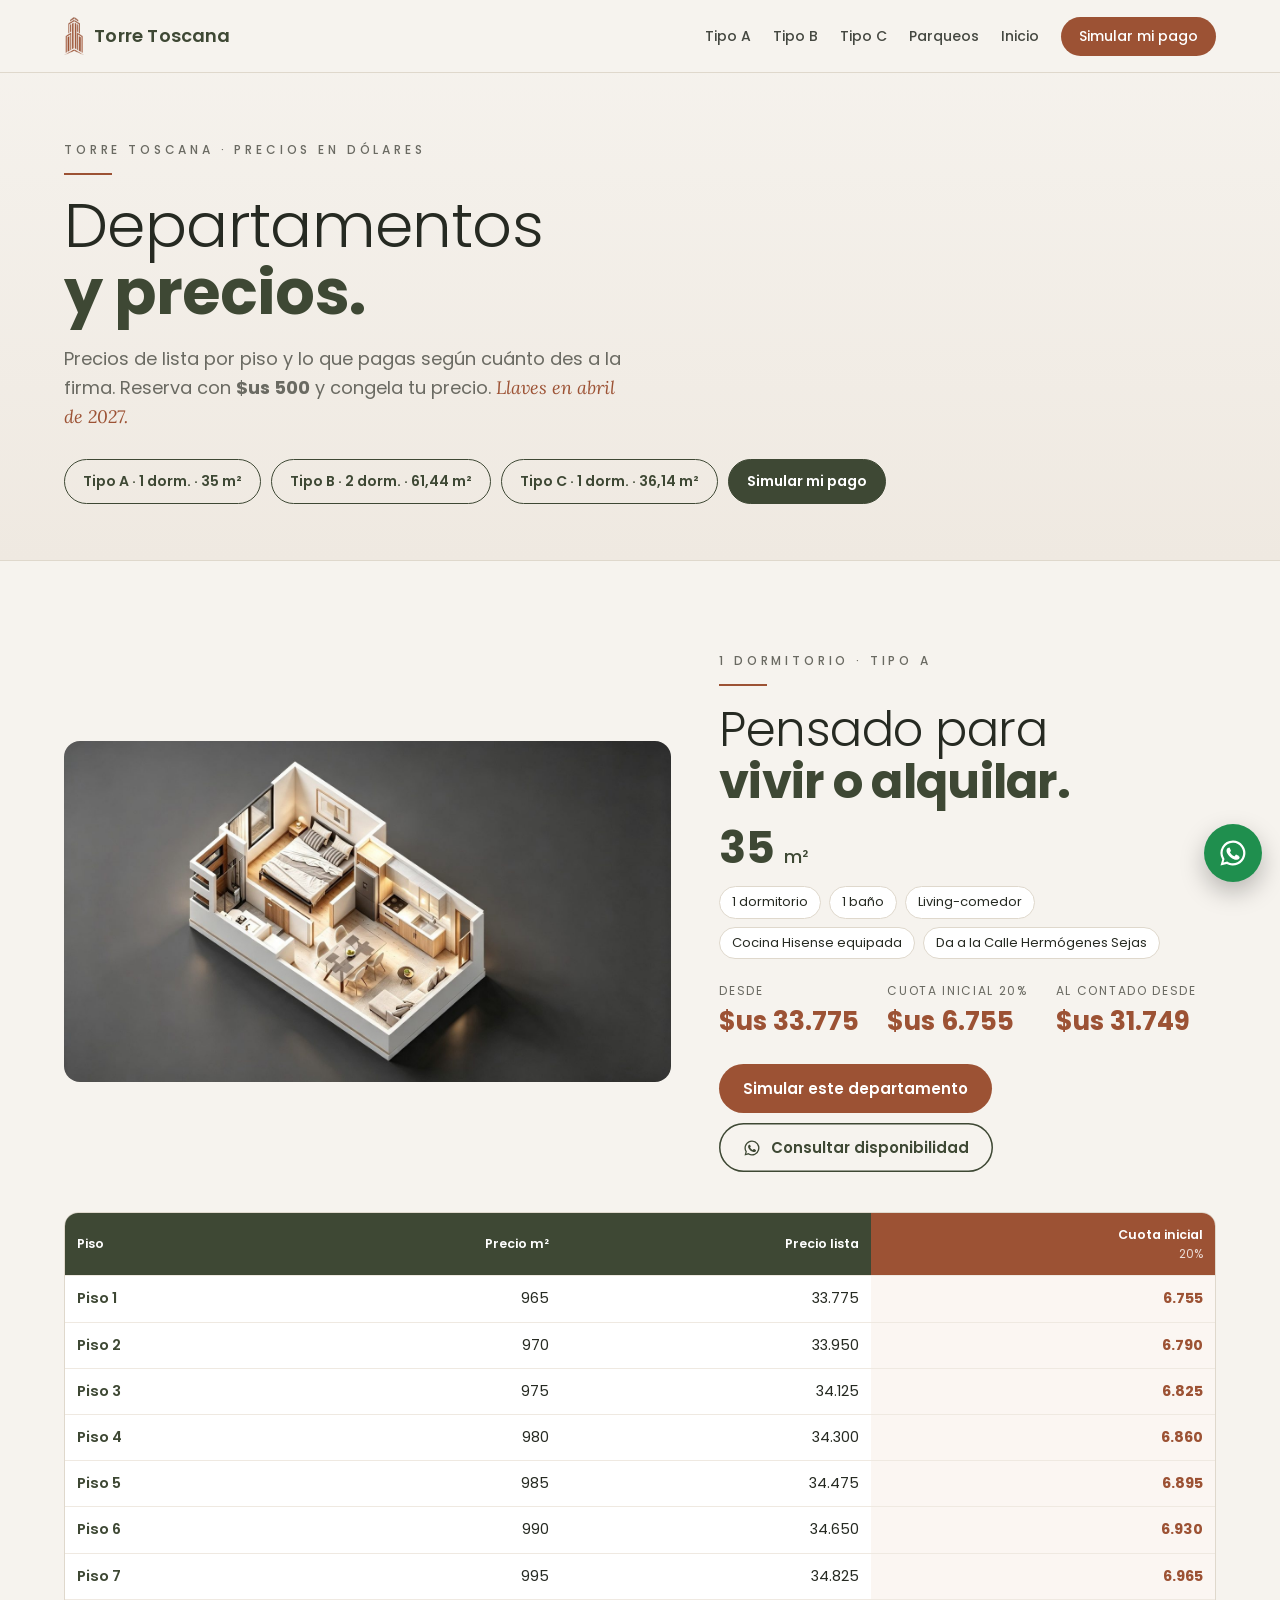
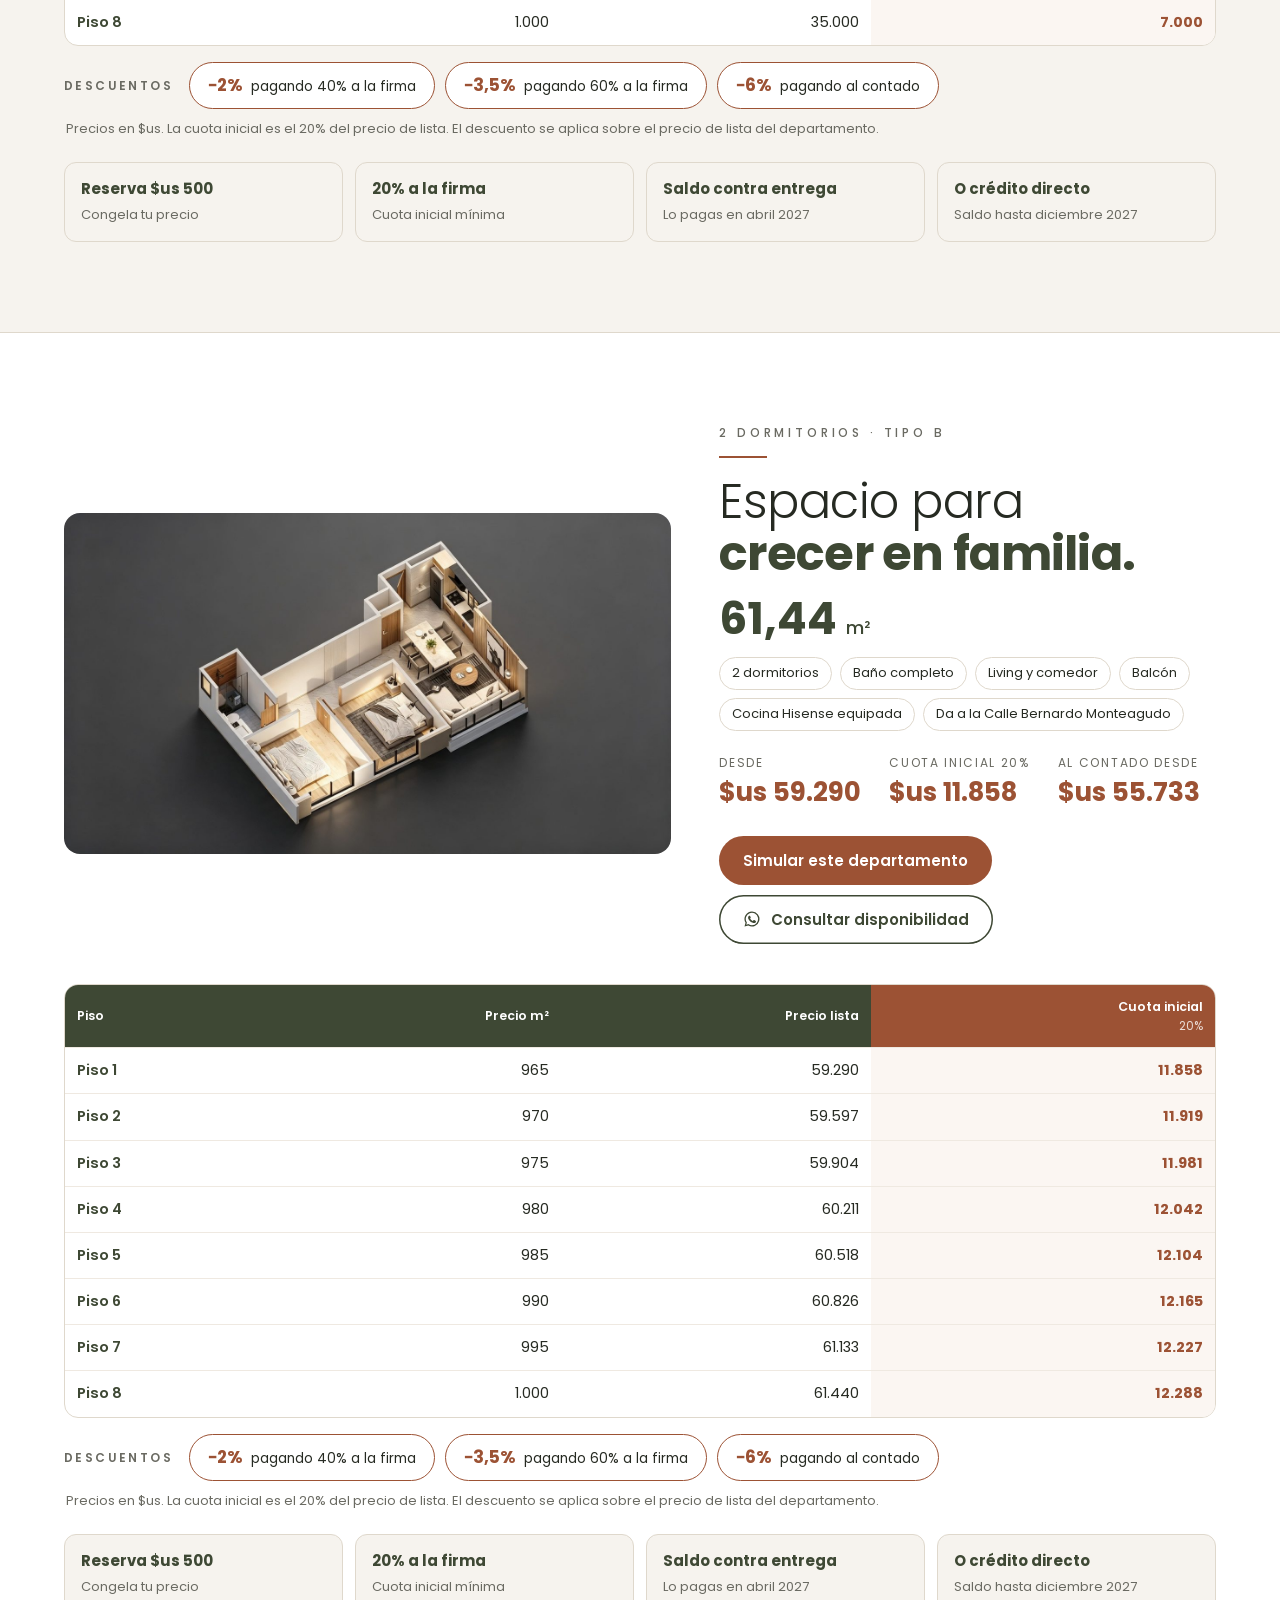
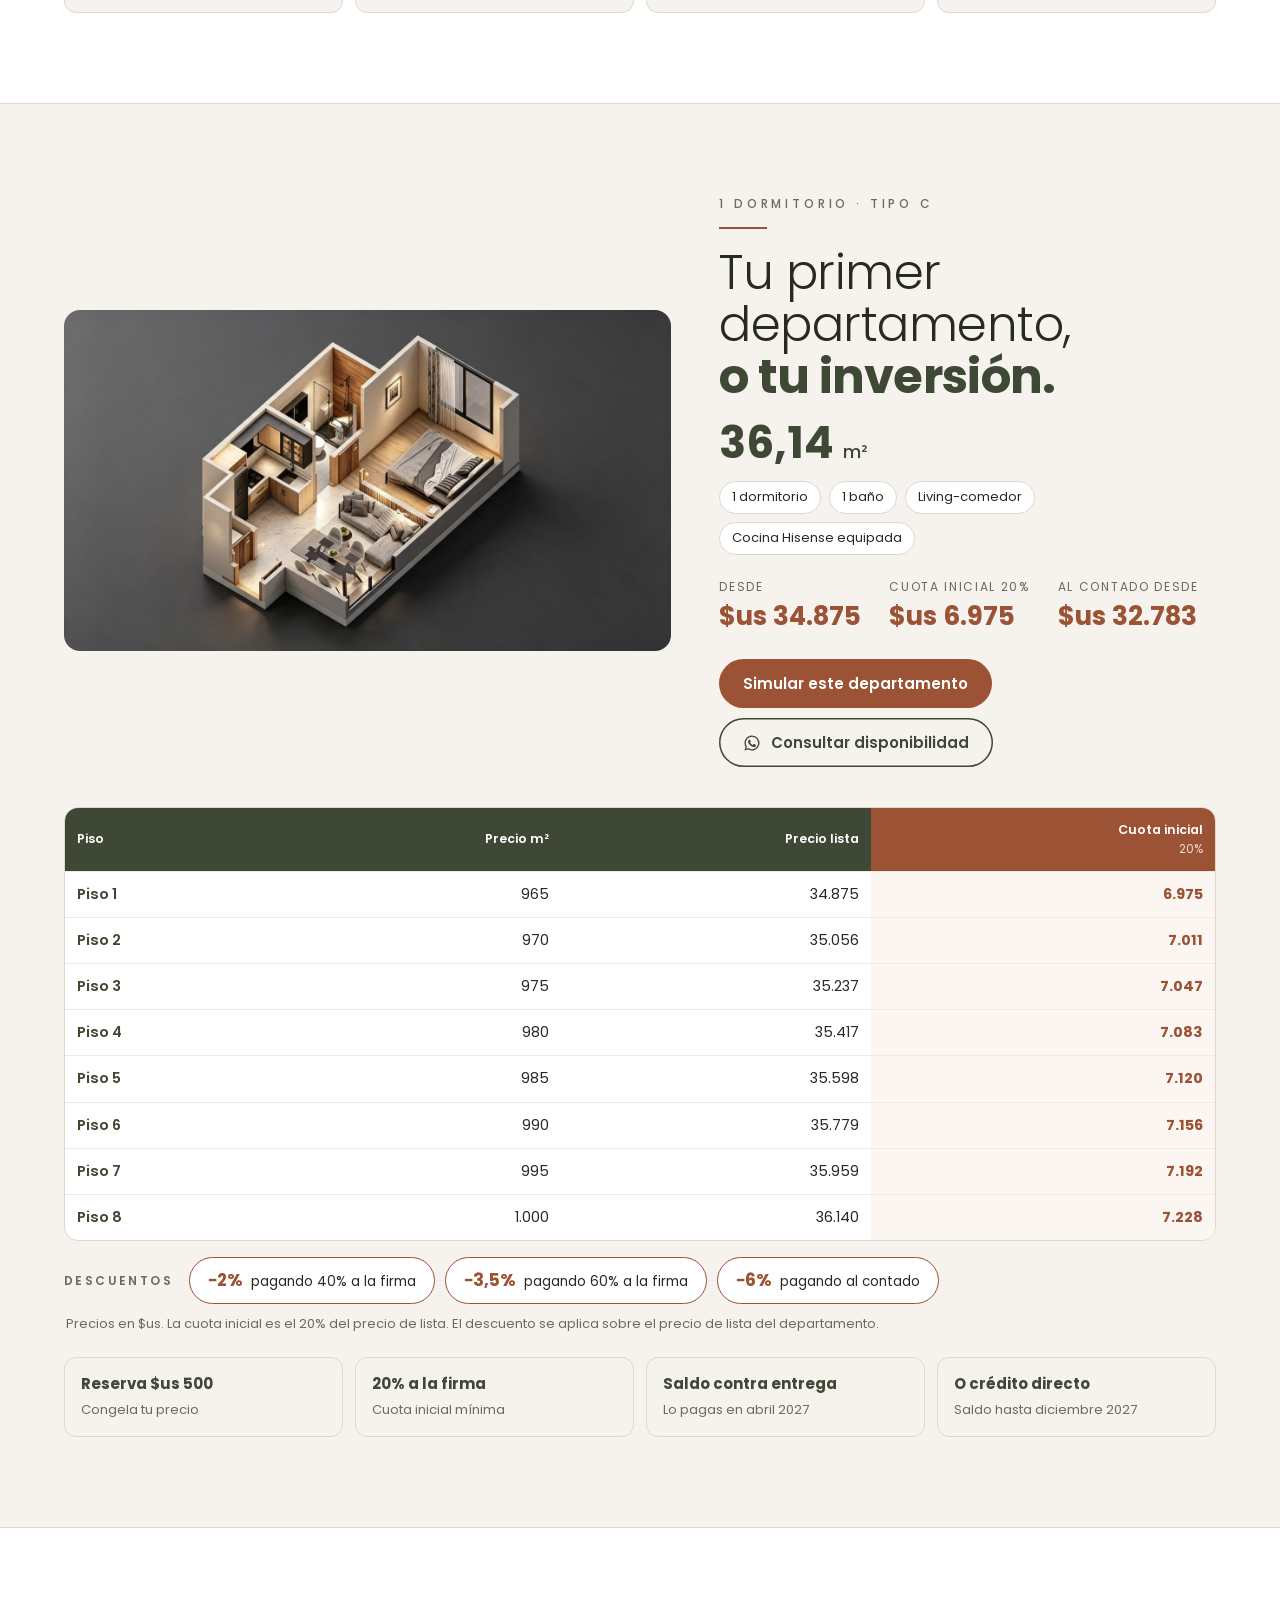
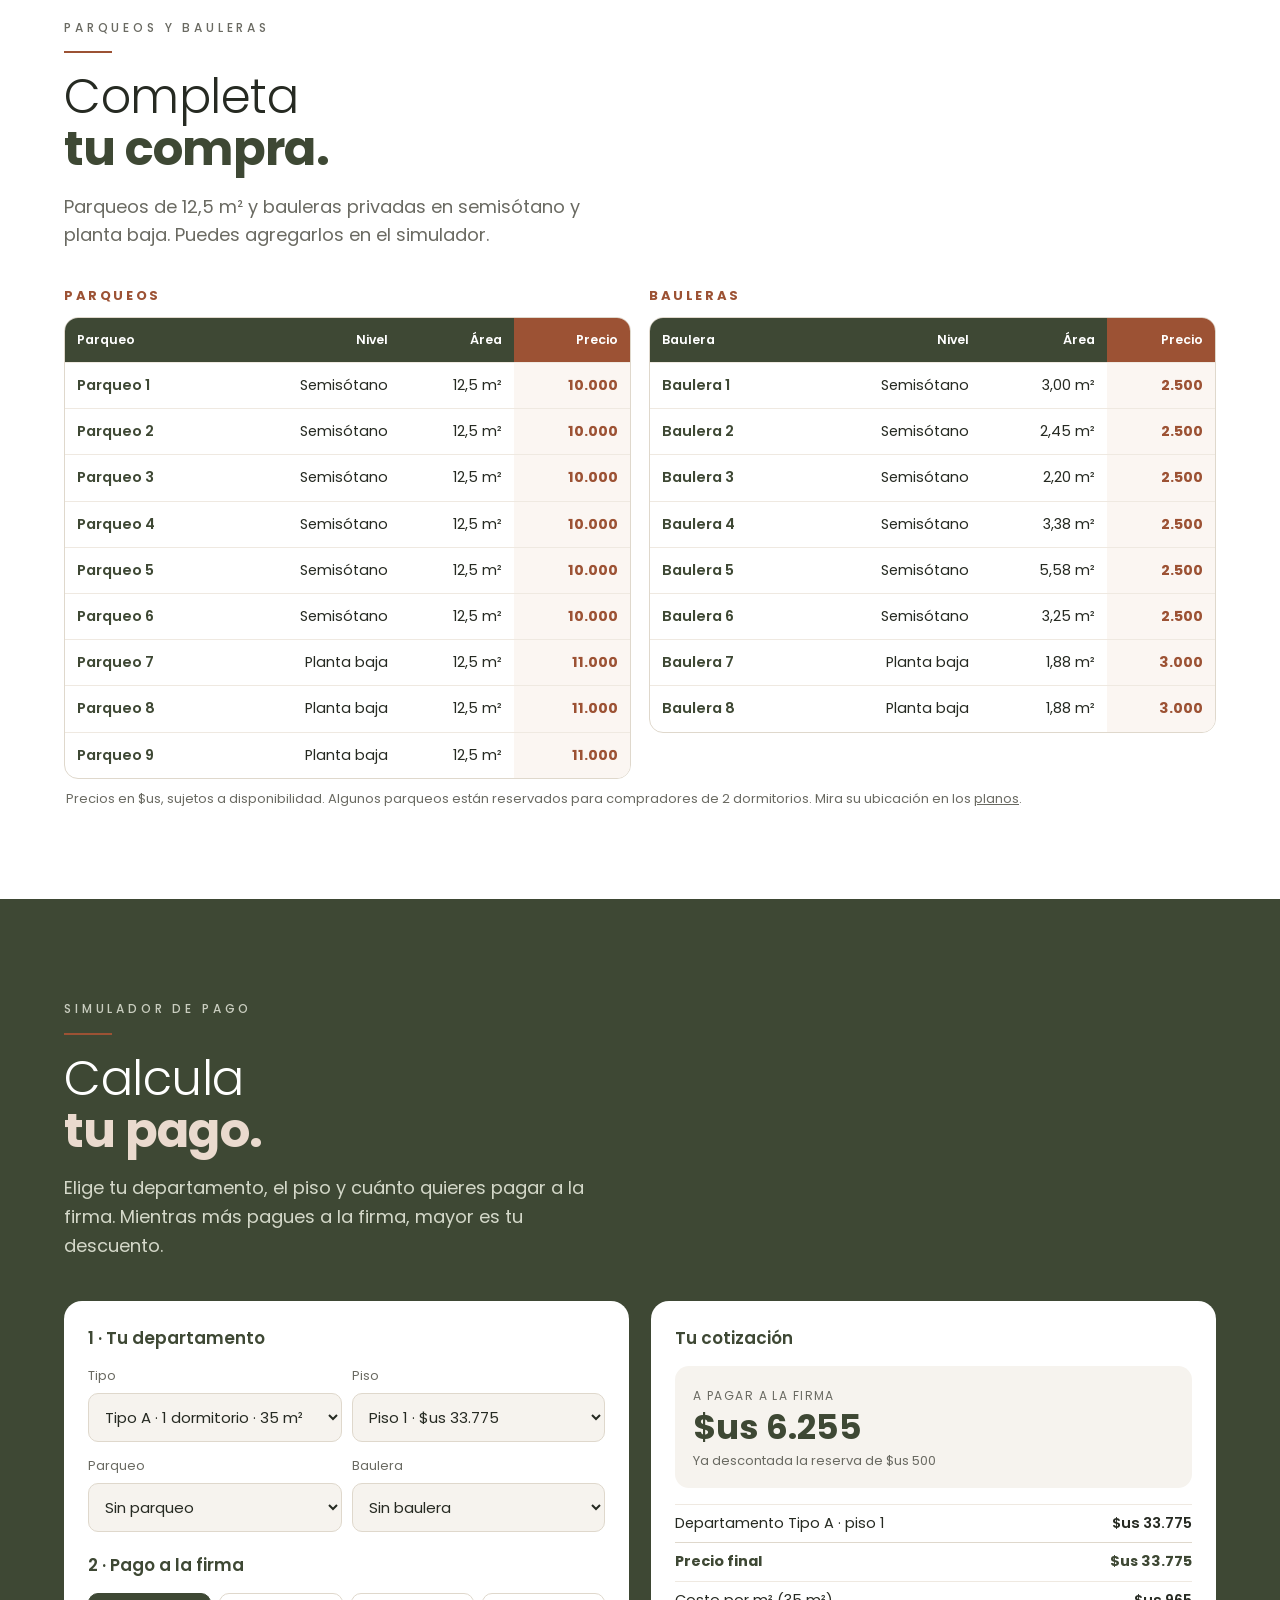
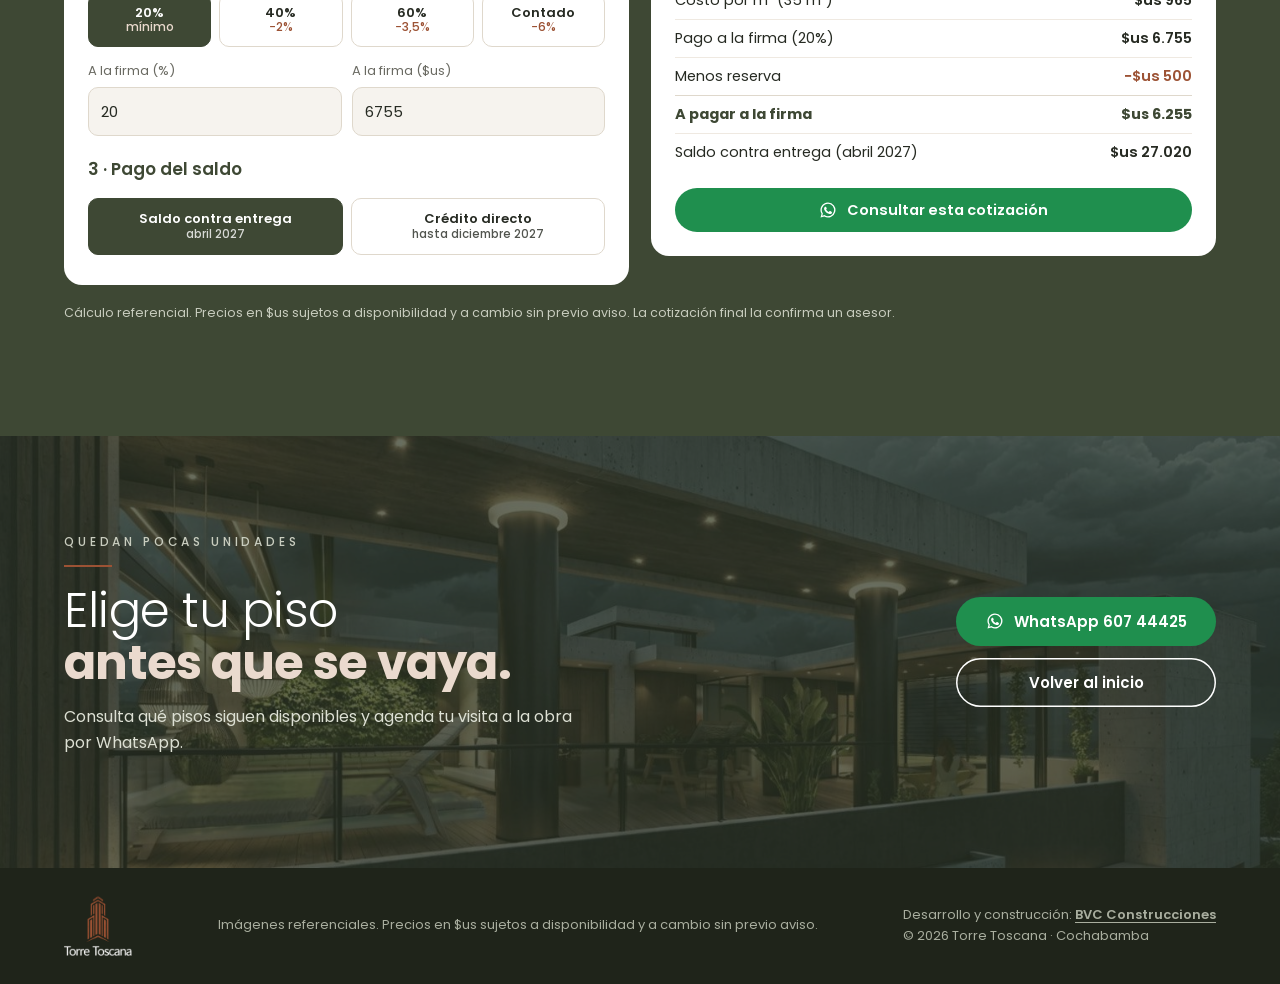
==== departamentos/index.html @ da9063ef "Reemplazar 'Entra con el 20%' por 'Cuota inicial 20%' Co-Authored-By: Claude Opus 5.5 <noreply@anthr" ====
<!doctype html>
<html lang="es">
<head>
<meta charset="utf-8">
<meta name="viewport" content="width=device-width,initial-scale=1,viewport-fit=cover">
<title>Departamentos y precios · Torre Toscana</title>
<meta name="description" content="Precios por piso de los departamentos de 1 y 2 dormitorios de Torre Toscana, descuentos por forma de pago y simulador de pago.">
<meta property="og:title" content="Departamentos y precios · Torre Toscana">
<meta property="og:image" content="https://torre-toscana.com/img/fachada-full.jpg">
<meta property="og:url" content="https://torre-toscana.com/departamentos/">
<link rel="canonical" href="https://torre-toscana.com/departamentos/">
<meta name="theme-color" content="#3e4834">
<link rel="icon" href="/img/favicon.png">
<link rel="preconnect" href="https://fonts.googleapis.com">
<link rel="preconnect" href="https://fonts.gstatic.com" crossorigin>
<link href="https://fonts.googleapis.com/css2?family=Lora:ital,wght@1,400;1,500&family=Poppins:wght@300;400;500;600;700&display=swap" rel="stylesheet">
<link rel="stylesheet" href="/estilo.css?v=8">
<style>
.nav{background:rgba(246,243,238,.94);backdrop-filter:blur(10px);-webkit-backdrop-filter:blur(10px);box-shadow:0 1px 0 var(--linea)}
.cab{padding:140px 0 56px;background:linear-gradient(180deg,var(--crema) 0%,var(--crema-2) 100%)}
.cab h1{font-size:clamp(36px,5vw,62px)}
.saltos{display:flex;flex-wrap:wrap;gap:10px;margin-top:28px}
.saltos a{text-decoration:none;border:1.5px solid var(--verde);color:var(--verde);border-radius:999px;padding:10px 18px;font-weight:600;font-size:14px}
.saltos a.p{background:var(--verde);color:#fff}
.unidad{padding:90px 0;border-top:1px solid var(--linea)}
.unidad:nth-of-type(even){background:#fff}
.u-top{display:grid;grid-template-columns:1.1fr .9fr;gap:48px;align-items:center}
@media (max-width:900px){.u-top{grid-template-columns:1fr;gap:28px}}
.u-img{border-radius:16px;overflow:hidden;background:#3a3a3a}
.u-img img{width:100%;aspect-ratio:1400/786;object-fit:cover}
.u-m2{font-size:44px;font-weight:700;color:var(--verde);line-height:1;margin:18px 0 4px}
.u-m2 small{font-size:18px;font-weight:500}
.chips{list-style:none;padding:0;margin:16px 0 0;display:flex;flex-wrap:wrap;gap:8px}
.chips li{font-size:13px;border:1px solid var(--linea);background:#fff;border-radius:999px;padding:5px 12px;color:var(--tinta)}
.desde{margin-top:22px;display:flex;gap:28px;flex-wrap:wrap}
.desde div span{display:block;font-size:12px;letter-spacing:.14em;text-transform:uppercase;color:var(--gris)}
.desde div b{font-size:26px;color:var(--terra);font-weight:700}
.tabla-wrap{margin-top:40px;overflow-x:auto;border:1px solid var(--linea);border-radius:14px;background:#fff;-webkit-overflow-scrolling:touch}
table.precios{width:100%;border-collapse:collapse;font-variant-numeric:tabular-nums;font-size:14.5px}
.precios th{background:var(--verde);color:#fff;font-weight:600;font-size:12.5px;padding:12px 12px;text-align:right;white-space:nowrap}
.precios th small{display:block;font-weight:400;opacity:.8;font-size:11.5px}
.precios th:first-child,.precios td:first-child{text-align:left}
.precios th.dest{background:var(--terra)}
.precios td{padding:11px 12px;text-align:right;border-top:1px solid var(--crema-2);white-space:nowrap}
.precios td:first-child{font-weight:600;color:var(--verde)}
.precios td.dest{font-weight:700;color:var(--terra);background:#fbf6f2}
.precios tr:hover td{background:var(--crema)}
.nota-t{font-size:13px;color:var(--gris);margin:10px 2px 0}
.descs{display:flex;flex-wrap:wrap;align-items:center;gap:10px;margin-top:16px}
.descs-t{font-size:12px;font-weight:600;letter-spacing:.2em;text-transform:uppercase;color:var(--gris);margin-right:6px}
.desc{display:flex;align-items:baseline;gap:8px;background:#fff;border:1.5px solid var(--terra);border-radius:999px;padding:9px 18px}
.desc b{color:var(--terra);font-size:17px;font-weight:700}
.desc span{font-size:13.5px;color:var(--tinta)}
@media (max-width:600px){.descs{flex-direction:column;align-items:stretch}.descs-t{margin:0 0 2px}.desc{justify-content:flex-start}}
.cond{display:grid;grid-template-columns:repeat(4,1fr);gap:12px;margin-top:22px}
.cond div{border:1px solid var(--linea);border-radius:12px;padding:14px 16px;background:var(--crema)}
.unidad:nth-of-type(even) .cond div{background:var(--crema)}
.cond b{display:block;color:var(--verde);font-size:15px}
.cond span{font-size:13px;color:var(--gris)}
@media (max-width:800px){.cond{grid-template-columns:1fr 1fr}}
.u-acc{display:flex;gap:10px;flex-wrap:wrap;margin-top:22px}
/* parqueos */
.pq{display:grid;grid-template-columns:1fr 1fr;gap:18px;margin-top:36px}
@media (max-width:820px){.pq{grid-template-columns:1fr}}
.pq h3{margin:0 0 10px;font-size:13px;letter-spacing:.2em;text-transform:uppercase;color:var(--terra)}
.pq table{min-width:0}
/* simulador */
.sim{background:var(--verde);color:#efe9df;padding:100px 0}
.sim .eyebrow{color:#c9cdbf}.sim h2{color:#fff}.sim h2 b{color:var(--durazno)}.sim .lead{color:#d4d8c9}
.sim-grid{display:grid;grid-template-columns:1fr 1fr;gap:22px;margin-top:40px;align-items:start}
@media (max-width:900px){.sim-grid{grid-template-columns:1fr}}
.caja{background:#fff;color:var(--tinta);border-radius:18px;padding:24px}
.caja h3{margin:0 0 14px;font-size:17px;font-weight:600;color:var(--verde)}
.campo{display:grid;gap:6px;font-size:13px;color:var(--gris);margin-bottom:14px}
.campo select,.campo input{padding:12px;border:1px solid var(--linea);border-radius:10px;background:var(--crema);color:var(--tinta);font:15px var(--sans);width:100%;min-width:0}
.fila2{display:grid;grid-template-columns:1fr 1fr;gap:10px}
.planes{display:grid;grid-template-columns:repeat(4,1fr);gap:8px;margin-bottom:14px}
.planes button,.modos button{padding:11px 4px;border:1.5px solid var(--linea);border-radius:10px;background:#fff;color:var(--tinta);font:600 13px/1.2 var(--sans);cursor:pointer}
.planes button small{display:block;font-weight:500;color:var(--terra);font-size:12px}
.planes button[aria-pressed="true"],.modos button[aria-pressed="true"]{background:var(--verde);border-color:var(--verde);color:#fff}
.planes button[aria-pressed="true"] small{color:var(--durazno)}
.modos{display:grid;grid-template-columns:1fr 1fr;gap:8px;margin-bottom:6px}
.modos button{padding:12px 8px;text-align:center}
.modos button small{display:block;font-weight:500;font-size:11.5px;opacity:.8;margin-top:2px}
.grande{background:var(--crema);border-radius:14px;padding:16px 18px;margin-bottom:16px}
.grande span{font-size:12px;letter-spacing:.12em;text-transform:uppercase;color:var(--gris)}
.grande b{display:block;font-size:34px;font-weight:700;color:var(--verde);line-height:1.15;font-variant-numeric:tabular-nums}
.grande small{color:var(--gris);font-size:13px}
.desg{width:100%;border-collapse:collapse;font-size:14.5px;font-variant-numeric:tabular-nums}
.desg td{padding:7px 0;border-top:1px solid var(--crema-2)}
.desg td:last-child{text-align:right;font-weight:600;white-space:nowrap;padding-left:10px}
.desg tr.f td{font-weight:700;color:var(--verde);border-top:1.5px solid var(--linea)}
.desg tr.neg td:last-child{color:var(--terra)}
.aviso{font-size:13px;color:var(--terra);margin:10px 0 0}
.credito{background:var(--crema);border-radius:14px;padding:18px;font-size:14.5px}
.credito b{color:var(--verde)}
.caja .btn{width:100%;margin-top:16px;padding:13px 16px;font-size:14.5px;line-height:1.25;text-align:center}
.nota-wa{font-size:12.5px;color:var(--gris);margin:8px 2px 0;text-align:center}
.legal{font-size:12.5px;color:#c9cdbf;margin-top:18px}
</style>
<!-- Meta Pixel Code -->
<script>
!function(f,b,e,v,n,t,s)
{if(f.fbq)return;n=f.fbq=function(){n.callMethod?
n.callMethod.apply(n,arguments):n.queue.push(arguments)};
if(!f._fbq)f._fbq=n;n.push=n;n.loaded=!0;n.version='2.0';
n.queue=[];t=b.createElement(e);t.async=!0;
t.src=v;s=b.getElementsByTagName(e)[0];
s.parentNode.insertBefore(t,s)}(window, document,'script',
'https://connect.facebook.net/en_US/fbevents.js');
fbq('init', '1004506519348487');
fbq('track', 'PageView');
document.addEventListener('click',function(e){var a=e.target.closest&&e.target.closest('a[href*="wa.me"],a[href*="api.whatsapp.com"]');if(a&&window.fbq){var z=a.href.indexOf('59160744425')<0?'Compartir':a.closest('#simulador')?'Simulador':a.closest('#unidades')?'Departamento':a.closest('.flota')?'BotonFlotante':'BotonPagina';var ad=false;try{ad=(Date.now()-(+localStorage.getItem('tt_fb')||0))<7*864e5;}catch(x){}if(z!=='Compartir'){fbq('track','Contact',{content_name:z,content_category:ad?'anuncio':'organico'});}fbq('trackCustom','WhatsApp_'+z,{origen:ad?'anuncio':'organico'});}},true);
(function(){var K='tt_fb',W='wa.me/59160744425';try{if(/[?&](fbclid=|utm_source=(facebook|fb|instagram|ig|meta)\b)/i.test(location.search)||/(^|\.)(facebook|instagram)\.com/i.test((document.referrer.split('/')[2])||'')){localStorage.setItem(K,String(Date.now()));}}catch(e){}
function vieneDeAnuncio(){try{var t=+localStorage.getItem(K);return !!t&&(Date.now()-t)<7*864e5;}catch(e){return false;}}
document.addEventListener('click',function(e){var a=e.target.closest&&e.target.closest('a[href*="'+W+'"]');if(!a||!vieneDeAnuncio())return;try{var u=new URL(a.href);var t=u.searchParams.get('text')||'Hola, me interesa Torre Toscana';if(t.indexOf('TSC7:')!==0){a.href=u.origin+u.pathname+'?text='+encodeURIComponent('TSC7: '+t);}}catch(err){}},true);})();
</script>
<noscript><img height="1" width="1" style="display:none"
src="https://www.facebook.com/tr?id=1004506519348487&ev=PageView&noscript=1"
/></noscript>
<!-- End Meta Pixel Code -->
</head>
<body>

<header class="nav solid" id="nav">
  <div class="wrap">
    <a class="marca" href="/" aria-label="Torre Toscana, inicio"><img src="/img/icono.png" alt=""><span>Torre Toscana</span></a>
    <nav class="links" id="links" aria-label="Secciones">
      <a href="#tipo-a">Tipo A</a>
      <a href="#tipo-b">Tipo B</a>
      <a href="#tipo-c">Tipo C</a>
      <a href="#parqueos">Parqueos</a>
      <a href="/">Inicio</a>
      <a class="btn btn-terra btn-sm" href="#simulador">Simular mi pago</a>
    </nav>
    <button class="menu-btn" id="menuBtn" aria-label="Abrir menú" aria-expanded="false" aria-controls="links">
      <svg viewBox="0 0 24 24" fill="none" stroke="currentColor" stroke-width="2" stroke-linecap="round"><path d="M4 7h16M4 12h16M4 17h16"/></svg>
    </button>
  </div>
</header>

<main>
<section class="cab">
  <div class="wrap">
    <div class="eyebrow">Torre Toscana · Precios en dólares</div>
    <div class="raya"></div>
    <h1>Departamentos <b>y precios.</b></h1>
    <p class="lead">Precios de lista por piso y lo que pagas según cuánto des a la firma. Reserva con <b>$us 500</b> y congela tu precio. <span class="serif">Llaves en abril de 2027.</span></p>
    <div class="saltos">
      <a href="#tipo-a">Tipo A · 1 dorm. · 35 m²</a>
      <a href="#tipo-b">Tipo B · 2 dorm. · 61,44 m²</a>
      <a href="#tipo-c">Tipo C · 1 dorm. · 36,14 m²</a>
      <a class="p" href="#simulador">Simular mi pago</a>
    </div>
  </div>
</section>

<div id="unidades"></div>

<section class="unidad" id="parqueos">
  <div class="wrap">
    <div class="eyebrow">Parqueos y bauleras</div>
    <div class="raya"></div>
    <h2>Completa <b>tu compra.</b></h2>
    <p class="lead">Parqueos de 12,5 m² y bauleras privadas en semisótano y planta baja. Puedes agregarlos en el simulador.</p>
    <div class="pq" id="pq"></div>
    <p class="nota-t">Precios en $us, sujetos a disponibilidad. Algunos parqueos están reservados para compradores de 2 dormitorios. Mira su ubicación en los <a href="/#parqueos">planos</a>.</p>
  </div>
</section>

<section class="sim" id="simulador">
  <div class="wrap">
    <div class="eyebrow">Simulador de pago</div>
    <div class="raya"></div>
    <h2>Calcula <b>tu pago.</b></h2>
    <p class="lead">Elige tu departamento, el piso y cuánto quieres pagar a la firma. Mientras más pagues a la firma, mayor es tu descuento.</p>
    <div class="sim-grid">
      <div class="caja">
        <h3>1 · Tu departamento</h3>
        <div class="fila2">
          <label class="campo">Tipo<select id="sTipo"></select></label>
          <label class="campo">Piso<select id="sPiso"></select></label>
        </div>
        <div class="fila2">
          <label class="campo">Parqueo<select id="sParq"></select></label>
          <label class="campo">Baulera<select id="sBaul"></select></label>
        </div>
        <h3 style="margin-top:6px">2 · Pago a la firma</h3>
        <div class="planes" id="planes" role="group" aria-label="Pago a la firma"></div>
        <div class="fila2">
          <label class="campo">A la firma (%)<input id="sPct" type="number" inputmode="decimal" min="20" max="100" step="any"></label>
          <label class="campo">A la firma ($us)<input id="sMon" type="number" inputmode="decimal" min="0" step="any"></label>
        </div>
        <h3 style="margin-top:6px">3 · Pago del saldo</h3>
        <div class="modos" id="modos" role="group" aria-label="Pago del saldo">
          <button type="button" data-m="entrega" aria-pressed="true">Saldo contra entrega<small>abril 2027</small></button>
          <button type="button" data-m="credito" aria-pressed="false">Crédito directo<small>hasta diciembre 2027</small></button>
        </div>
      </div>
      <div class="caja" id="resultado" aria-live="polite"></div>
    </div>
    <p class="legal">Cálculo referencial. Precios en $us sujetos a disponibilidad y a cambio sin previo aviso. La cotización final la confirma un asesor.</p>
  </div>
</section>

<section class="contacto" id="contacto">
  <div class="fondo" aria-hidden="true"></div>
  <div class="wrap">
    <div>
      <div class="eyebrow" style="color:#c9cdbf">Quedan pocas unidades</div>
      <div class="raya"></div>
      <h2>Elige tu piso <b>antes que se vaya.</b></h2>
      <p>Consulta qué pisos siguen disponibles y agenda tu visita a la obra por WhatsApp.</p>
    </div>
    <div class="acciones">
      <a class="btn btn-wa" href="https://wa.me/59160744425?text=Hola%2C%20quiero%20saber%20qu%C3%A9%20departamentos%20de%20Torre%20Toscana%20est%C3%A1n%20disponibles" target="_blank" rel="noopener"><svg class="ico-wa" width="18" height="18" style="width:18px;height:18px;flex:none" viewBox="0 0 24 24" fill="currentColor" aria-hidden="true"><path d="M12 2a10 10 0 0 0-8.6 15.1L2 22l5-1.3A10 10 0 1 0 12 2zm0 18.2c-1.5 0-3-.4-4.3-1.2l-.3-.2-3 .8.8-2.9-.2-.3A8.2 8.2 0 1 1 12 20.2zm4.5-6.1c-.2-.1-1.5-.7-1.7-.8-.2-.1-.4-.1-.6.1l-.8 1c-.1.2-.3.2-.5.1a6.7 6.7 0 0 1-3.3-2.9c-.2-.4.2-.4.7-1.3.1-.2 0-.3 0-.4l-.8-1.8c-.2-.5-.4-.4-.6-.4h-.5a1 1 0 0 0-.7.3 3 3 0 0 0-.9 2.2c0 1.3.9 2.5 1.1 2.7.1.2 1.8 2.8 4.4 3.9 1.6.7 2.3.8 3.1.6.5-.1 1.5-.6 1.7-1.2.2-.6.2-1.1.2-1.2-.1-.1-.3-.2-.6-.3z"/></svg>WhatsApp 607 44425</a>
      <a class="btn btn-borde" style="color:#fff;box-shadow:inset 0 0 0 1.5px #fff" href="/">Volver al inicio</a>
    </div>
  </div>
</section>
</main>

<footer>
  <div class="wrap">
    <img src="/img/logo-claro.png" alt="Torre Toscana">
    <span>Imágenes referenciales. Precios en $us sujetos a disponibilidad y a cambio sin previo aviso.</span>
    <span>Desarrollo y construcción: <a class="bvc" href="https://cbarrera.com" target="_blank" rel="noopener">BVC Construcciones</a><br>© 2026 Torre Toscana · Cochabamba</span>
  </div>
</footer>

<a class="flota" href="https://wa.me/59160744425?text=Hola%2C%20me%20interesa%20Torre%20Toscana" target="_blank" rel="noopener" aria-label="Escribir por WhatsApp">
  <svg viewBox="0 0 24 24" fill="currentColor"><path d="M12 2a10 10 0 0 0-8.6 15.1L2 22l5-1.3A10 10 0 1 0 12 2zm0 18.2c-1.5 0-3-.4-4.3-1.2l-.3-.2-3 .8.8-2.9-.2-.3A8.2 8.2 0 1 1 12 20.2zm4.5-6.1c-.2-.1-1.5-.7-1.7-.8-.2-.1-.4-.1-.6.1l-.8 1c-.1.2-.3.2-.5.1a6.7 6.7 0 0 1-3.3-2.9c-.2-.4.2-.4.7-1.3.1-.2 0-.3 0-.4l-.8-1.8c-.2-.5-.4-.4-.6-.4h-.5a1 1 0 0 0-.7.3 3 3 0 0 0-.9 2.2c0 1.3.9 2.5 1.1 2.7.1.2 1.8 2.8 4.4 3.9 1.6.7 2.3.8 3.1.6.5-.1 1.5-.6 1.7-1.2.2-.6.2-1.1.2-1.2-.1-.1-.3-.2-.6-.3z"/></svg>
</a>

<script>
(function(){
  /* ====== DATOS DE PRECIOS (editar aquí) ====== */
  const P = {
    pm2: {1:965, 2:970, 3:975, 4:980, 5:985, 6:990, 7:995, 8:1000},   // $us por m² según piso
    reserva: 500, minimo: 20,
    d40: 2, d60: 3.5, d100: 6,                                          // % de descuento
    entrega: 'abril 2027', credito: 'diciembre 2027'
  };
  const TIPOS = {
    A: {n:'Tipo A', dorm:'1 dormitorio', m2:35, img:'tipo-a.jpg', id:'tipo-a', tit:'Pensado para <b>vivir o alquilar.</b>',
        chips:['1 dormitorio','1 baño','Living-comedor','Cocina Hisense equipada','Da a la Calle Hermógenes Sejas']},
    B: {n:'Tipo B', dorm:'2 dormitorios', m2:61.44, img:'tipo-b.jpg', id:'tipo-b', tit:'Espacio para <b>crecer en familia.</b>',
        chips:['2 dormitorios','Baño completo','Living y comedor','Balcón','Cocina Hisense equipada','Da a la Calle Bernardo Monteagudo']},
    C: {n:'Tipo C', dorm:'1 dormitorio', m2:36.14, img:'tipo-c.jpg', id:'tipo-c', tit:'Tu primer departamento, <b>o tu inversión.</b>',
        chips:['1 dormitorio','1 baño','Living-comedor','Cocina Hisense equipada']}
  };
  const EXTRAS = [
    {id:'P1', t:'P', n:'Parqueo 1', l:'Semisótano', p:10000}, {id:'P2', t:'P', n:'Parqueo 2', l:'Semisótano', p:10000},
    {id:'P3', t:'P', n:'Parqueo 3', l:'Semisótano', p:10000}, {id:'P4', t:'P', n:'Parqueo 4', l:'Semisótano', p:10000},
    {id:'P5', t:'P', n:'Parqueo 5', l:'Semisótano', p:10000}, {id:'P6', t:'P', n:'Parqueo 6', l:'Semisótano', p:10000},
    {id:'P7', t:'P', n:'Parqueo 7', l:'Planta baja', p:11000}, {id:'P8', t:'P', n:'Parqueo 8', l:'Planta baja', p:11000},
    {id:'P9', t:'P', n:'Parqueo 9', l:'Planta baja', p:11000},
    {id:'B1', t:'B', n:'Baulera 1', l:'Semisótano', m2:'3,00', p:2500}, {id:'B2', t:'B', n:'Baulera 2', l:'Semisótano', m2:'2,45', p:2500},
    {id:'B3', t:'B', n:'Baulera 3', l:'Semisótano', m2:'2,20', p:2500}, {id:'B4', t:'B', n:'Baulera 4', l:'Semisótano', m2:'3,38', p:2500},
    {id:'B5', t:'B', n:'Baulera 5', l:'Semisótano', m2:'5,58', p:2500}, {id:'B6', t:'B', n:'Baulera 6', l:'Semisótano', m2:'3,25', p:2500},
    {id:'B7', t:'B', n:'Baulera 7', l:'Planta baja', m2:'1,88', p:3000}, {id:'B8', t:'B', n:'Baulera 8', l:'Planta baja', m2:'1,88', p:3000}
  ];
  const WA = '59160744425';

  /* ====== utilidades ====== */
  const r2 = x => Math.round(Number(x.toFixed(4)) * 100) / 100;
  const r0 = x => Math.round(Number(x.toFixed(2)));
  const miles = n => r0(n).toLocaleString('es-BO');
  const fmt = n => '$us ' + (r2(n)).toLocaleString('es-BO', {minimumFractionDigits:0, maximumFractionDigits:2});
  const pct = n => (Math.round(n * 100) / 100).toLocaleString('es-BO', {maximumFractionDigits:2});
  const lista = (t, piso) => r2(TIPOS[t].m2 * P.pm2[piso]);
  const desc = x => x >= 100 ? P.d100 : x >= 60 ? r2(P.d60 + (x - 60) / 40 * (P.d100 - P.d60)) : x >= 40 ? r2(P.d40 + (x - 40) / 20 * (P.d60 - P.d40)) : 0;
  const m2txt = m => String(m).replace('.', ',');

  /* ====== secciones por tipo ====== */
  const cont = document.getElementById('unidades');
  cont.innerHTML = Object.entries(TIPOS).map(([k, t]) => {
    const filas = Object.keys(P.pm2).map(piso => { const L = r0(lista(k, piso));
      return '<tr><td>Piso ' + piso + '</td><td>' + miles(P.pm2[piso]) + '</td><td>' + miles(L) + '</td><td class="dest">' + miles(L * .20) + '</td></tr>'; }).join('');
    const L1 = r0(lista(k, 1));
    return '<section class="unidad" id="' + t.id + '"><div class="wrap">' +
      '<div class="u-top"><div class="u-img"><img src="/img/' + t.img + '" alt="Vista isométrica del departamento ' + t.n + '" loading="lazy"></div>' +
      '<div><div class="eyebrow">' + t.dorm + ' · ' + t.n + '</div><div class="raya"></div><h2>' + t.tit + '</h2>' +
      '<p class="u-m2">' + m2txt(t.m2) + ' <small>m²</small></p>' +
      '<ul class="chips">' + t.chips.map(c => '<li>' + c + '</li>').join('') + '</ul>' +
      '<div class="desde"><div><span>Desde</span><b>$us ' + miles(L1) + '</b></div><div><span>Cuota inicial 20%</span><b>$us ' + miles(L1 * .2) + '</b></div><div><span>Al contado desde</span><b>$us ' + miles(L1 * (1 - P.d100 / 100)) + '</b></div></div>' +
      '<div class="u-acc"><button class="btn btn-terra" data-sim="' + k + '">Simular este departamento</button>' +
      '<a class="btn btn-borde" target="_blank" rel="noopener" href="https://wa.me/' + WA + '?text=' + encodeURIComponent('Hola, me interesa el departamento ' + t.n + ' (' + t.dorm + ', ' + m2txt(t.m2) + ' m²) de Torre Toscana. ¿Qué pisos están disponibles?') + '"><svg class="ico-wa" width="18" height="18" style="width:18px;height:18px;flex:none" viewBox="0 0 24 24" fill="currentColor" aria-hidden="true"><path d="M12 2a10 10 0 0 0-8.6 15.1L2 22l5-1.3A10 10 0 1 0 12 2zm0 18.2c-1.5 0-3-.4-4.3-1.2l-.3-.2-3 .8.8-2.9-.2-.3A8.2 8.2 0 1 1 12 20.2zm4.5-6.1c-.2-.1-1.5-.7-1.7-.8-.2-.1-.4-.1-.6.1l-.8 1c-.1.2-.3.2-.5.1a6.7 6.7 0 0 1-3.3-2.9c-.2-.4.2-.4.7-1.3.1-.2 0-.3 0-.4l-.8-1.8c-.2-.5-.4-.4-.6-.4h-.5a1 1 0 0 0-.7.3 3 3 0 0 0-.9 2.2c0 1.3.9 2.5 1.1 2.7.1.2 1.8 2.8 4.4 3.9 1.6.7 2.3.8 3.1.6.5-.1 1.5-.6 1.7-1.2.2-.6.2-1.1.2-1.2-.1-.1-.3-.2-.6-.3z"/></svg>Consultar disponibilidad</a></div></div></div>' +
      '<div class="tabla-wrap"><table class="precios"><thead><tr><th>Piso</th><th>Precio m²</th><th>Precio lista</th><th class="dest">Cuota inicial<small>20%</small></th></tr></thead><tbody>' + filas + '</tbody></table></div>' +
      '<div class="descs"><span class="descs-t">Descuentos</span>' +
        '<div class="desc"><b>−' + pct(P.d40) + '%</b><span>pagando 40% a la firma</span></div>' +
        '<div class="desc"><b>−' + pct(P.d60) + '%</b><span>pagando 60% a la firma</span></div>' +
        '<div class="desc"><b>−' + pct(P.d100) + '%</b><span>pagando al contado</span></div></div>' +
      '<p class="nota-t">Precios en $us. La cuota inicial es el 20% del precio de lista. El descuento se aplica sobre el precio de lista del departamento.</p>' +
      '<div class="cond"><div><b>Reserva $us ' + miles(P.reserva) + '</b><span>Congela tu precio</span></div><div><b>' + P.minimo + '% a la firma</b><span>Cuota inicial mínima</span></div>' +
      '<div><b>Saldo contra entrega</b><span>Lo pagas en ' + P.entrega + '</span></div><div><b>O crédito directo</b><span>Saldo hasta ' + P.credito + '</span></div></div>' +
      '</div></section>';
  }).join('');

  /* ====== tabla de parqueos y bauleras ====== */
  const tab = (tit, rows, head) => '<div><h3>' + tit + '</h3><div class="tabla-wrap" style="margin-top:0"><table class="precios" style="min-width:0"><thead><tr>' + head + '</tr></thead><tbody>' + rows + '</tbody></table></div></div>';
  document.getElementById('pq').innerHTML =
    tab('Parqueos', EXTRAS.filter(e => e.t === 'P').map(e => '<tr><td>' + e.n + '</td><td>' + e.l + '</td><td>12,5 m²</td><td class="dest">' + miles(e.p) + '</td></tr>').join(''), '<th>Parqueo</th><th>Nivel</th><th>Área</th><th class="dest">Precio</th>') +
    tab('Bauleras', EXTRAS.filter(e => e.t === 'B').map(e => '<tr><td>' + e.n + '</td><td>' + e.l + '</td><td>' + e.m2 + ' m²</td><td class="dest">' + miles(e.p) + '</td></tr>').join(''), '<th>Baulera</th><th>Nivel</th><th>Área</th><th class="dest">Precio</th>');

  /* ====== simulador ====== */
  const S = {tipo:'A', piso:1, parq:'', baul:'', pct:20, modo:'entrega'};
  const $ = id => document.getElementById(id);
  $('sTipo').innerHTML = Object.entries(TIPOS).map(([k, t]) => '<option value="' + k + '">' + t.n + ' · ' + t.dorm + ' · ' + m2txt(t.m2) + ' m²</option>').join('');
  const pisos = () => { $('sPiso').innerHTML = Object.keys(P.pm2).map(p => '<option value="' + p + '"' + (+p === S.piso ? ' selected' : '') + '>Piso ' + p + ' · ' + fmt(lista(S.tipo, p)) + '</option>').join(''); };
  $('sParq').innerHTML = '<option value="">Sin parqueo</option>' + EXTRAS.filter(e => e.t === 'P').map(e => '<option value="' + e.id + '">' + e.n + ' · ' + e.l + ' · ' + fmt(e.p) + '</option>').join('');
  $('sBaul').innerHTML = '<option value="">Sin baulera</option>' + EXTRAS.filter(e => e.t === 'B').map(e => '<option value="' + e.id + '">' + e.n + ' · ' + e.m2 + ' m² · ' + fmt(e.p) + '</option>').join('');
  $('planes').innerHTML = [[20, '20%', 'mínimo'], [40, '40%', '−' + pct(P.d40) + '%'], [60, '60%', '−' + pct(P.d60) + '%'], [100, 'Contado', '−' + pct(P.d100) + '%']]
    .map(([v, t, s]) => '<button type="button" data-p="' + v + '"><span>' + t + '</span><small>' + s + '</small></button>').join('');
  const ex = id => EXTRAS.find(e => e.id === id);
  const total = x => { const L = lista(S.tipo, S.piso); return L - L * desc(x) / 100 + (S.parq ? ex(S.parq).p : 0) + (S.baul ? ex(S.baul).p : 0); };
  const montoDe = x => r2(total(x) * x / 100);
  const pctDe = m => { if (m >= total(100)) return 100; let lo = 0, hi = 100; for (let i = 0; i < 60; i++) { const mid = (lo + hi) / 2; if (total(mid) * mid / 100 < m) lo = mid; else hi = mid; } return (lo + hi) / 2; };

  function calc(){
    const t = TIPOS[S.tipo], L = lista(S.tipo, S.piso), x = Math.min(Math.max(S.pct, 0), 100), d = desc(x);
    const r = {t, L, x, d, desc: L * d / 100, parq: S.parq ? ex(S.parq) : null, baul: S.baul ? ex(S.baul) : null};
    r.total = total(x); r.firma = r.total * x / 100; r.neta = Math.max(r.firma - P.reserva, 0); r.saldo = r.total - r.firma;
    r.pm2 = (L - r.desc) / t.m2;
    return r;
  }
  function resumen(r){
    const l = ['Hola, quiero más información sobre esta cotización de Torre Toscana:', t2(r)];
    if (r.parq) l.push(r.parq.n + ' (' + r.parq.l + '): ' + fmt(r.parq.p));
    if (r.baul) l.push(r.baul.n + ' (' + r.baul.l + '): ' + fmt(r.baul.p));
    if (S.modo === 'credito') { l.push('Pago a la firma: ' + pct(r.x) + '%'); l.push('Quiero pagar el saldo con crédito directo hasta ' + P.credito + '. ¿Cuál sería mi cuota?'); }
    else {
      if (r.d) l.push('Descuento ' + pct(r.d) + '%: −' + fmt(r.desc));
      l.push('Precio final: ' + fmt(r.total));
      l.push('Pago a la firma (' + pct(r.x) + '%): ' + fmt(r.firma) + (r.x < 100 ? '' : ' (al contado)'));
      if (r.x < 100) l.push('Saldo contra entrega (' + P.entrega + '): ' + fmt(r.saldo));
      l.push('¿Este piso está disponible?');
    }
    return l.join('\n');
  }
  const t2 = r => r.t.n + ' (' + r.t.dorm + ', ' + m2txt(r.t.m2) + ' m²), piso ' + S.piso + ': ' + fmt(r.L);
  function pintar(){
    const r = calc(), out = $('resultado');
    document.querySelectorAll('#planes button').forEach(b => b.setAttribute('aria-pressed', String(Math.abs(+b.dataset.p - S.pct) < .005)));
    document.querySelectorAll('#modos button').forEach(b => b.setAttribute('aria-pressed', String(b.dataset.m === S.modo)));
    $('modos').style.display = S.pct >= 100 ? 'none' : '';
    let h = '<h3>Tu cotización</h3>';
    const fila = (a, v, cls) => '<tr' + (cls ? ' class="' + cls + '"' : '') + '><td>' + a + '</td><td>' + v + '</td></tr>';
    if (S.modo === 'credito' && S.pct < 100) {
      h += '<div class="grande"><span>A pagar a la firma</span><b>' + pct(r.x) + '%</b><small>' + r.t.n + ' · piso ' + S.piso + '</small></div>' +
        '<div class="credito"><b>Crédito directo hasta ' + P.credito + '.</b> Pagas el saldo en cuotas con la constructora. Escríbenos y te enviamos tu plan de cuotas con el monto exacto.</div>';
    } else {
      h += '<div class="grande"><span>' + (S.pct >= 100 ? 'Total al contado' : 'A pagar a la firma') + '</span><b>' + fmt(S.pct >= 100 ? r.total : r.neta) + '</b><small>' +
        (S.pct >= 100 ? 'Ahorras ' + fmt(r.desc) + ' (' + pct(r.d) + '%)' : 'Ya descontada la reserva de ' + fmt(P.reserva)) + '</small></div>' +
        '<table class="desg"><tbody>' +
        fila('Departamento ' + r.t.n + ' · piso ' + S.piso, fmt(r.L)) +
        (r.d ? fila('Descuento ' + pct(r.d) + '%', '−' + fmt(r.desc), 'neg') : '') +
        (r.parq ? fila(r.parq.n, fmt(r.parq.p)) : '') + (r.baul ? fila(r.baul.n, fmt(r.baul.p)) : '') +
        fila('Precio final', fmt(r.total), 'f') +
        fila('Costo por m² (' + m2txt(r.t.m2) + ' m²)', fmt(r.pm2)) +
        fila('Pago a la firma (' + pct(r.x) + '%)', fmt(r.firma)) +
        fila('Menos reserva', '−' + fmt(P.reserva), 'neg') +
        fila('A pagar a la firma', fmt(r.neta), 'f') +
        (r.x < 100 ? fila('Saldo contra entrega (' + P.entrega + ')', fmt(r.saldo)) : '') +
        '</tbody></table>';
    }
    if (S.pct < P.minimo) h += '<p class="aviso">El pago mínimo a la firma es ' + P.minimo + '% (' + fmt(montoDe(P.minimo)) + ').</p>';
    h += '<a class="btn btn-wa" target="_blank" rel="noopener" href="https://wa.me/' + WA + '?text=' + encodeURIComponent(resumen(r)) + '"><svg class="ico-wa" width="18" height="18" style="width:18px;height:18px;flex:none" viewBox="0 0 24 24" fill="currentColor" aria-hidden="true"><path d="M12 2a10 10 0 0 0-8.6 15.1L2 22l5-1.3A10 10 0 1 0 12 2zm0 18.2c-1.5 0-3-.4-4.3-1.2l-.3-.2-3 .8.8-2.9-.2-.3A8.2 8.2 0 1 1 12 20.2zm4.5-6.1c-.2-.1-1.5-.7-1.7-.8-.2-.1-.4-.1-.6.1l-.8 1c-.1.2-.3.2-.5.1a6.7 6.7 0 0 1-3.3-2.9c-.2-.4.2-.4.7-1.3.1-.2 0-.3 0-.4l-.8-1.8c-.2-.5-.4-.4-.6-.4h-.5a1 1 0 0 0-.7.3 3 3 0 0 0-.9 2.2c0 1.3.9 2.5 1.1 2.7.1.2 1.8 2.8 4.4 3.9 1.6.7 2.3.8 3.1.6.5-.1 1.5-.6 1.7-1.2.2-.6.2-1.1.2-1.2-.1-.1-.3-.2-.6-.3z"/></svg>' + (S.modo === 'credito' && S.pct < 100 ? 'Pedir mi plan de cuotas' : 'Consultar esta cotización') + '</a>';
    out.innerHTML = h;
  }
  const syncInputs = () => { $('sPct').value = Math.round(S.pct * 100) / 100; $('sMon').value = montoDe(S.pct); };
  $('sTipo').addEventListener('change', e => { S.tipo = e.target.value; pisos(); syncInputs(); pintar(); });
  $('sPiso').addEventListener('change', e => { S.piso = +e.target.value; syncInputs(); pintar(); });
  $('sParq').addEventListener('change', e => { S.parq = e.target.value; syncInputs(); pintar(); });
  $('sBaul').addEventListener('change', e => { S.baul = e.target.value; syncInputs(); pintar(); });
  document.querySelectorAll('#planes button').forEach(b => b.addEventListener('click', () => { S.pct = +b.dataset.p; syncInputs(); pintar(); }));
  document.querySelectorAll('#modos button').forEach(b => b.addEventListener('click', () => { S.modo = b.dataset.m; pintar(); }));
  $('sPct').addEventListener('input', e => { const v = parseFloat(String(e.target.value).replace(',', '.')); S.pct = isFinite(v) ? Math.min(Math.max(v, 0), 100) : 0; $('sMon').value = montoDe(S.pct); pintar(); });
  $('sMon').addEventListener('input', e => { const v = parseFloat(String(e.target.value).replace(',', '.')); S.pct = isFinite(v) && v > 0 ? pctDe(v) : 0; $('sPct').value = Math.round(S.pct * 100) / 100; pintar(); });
  document.querySelectorAll('[data-sim]').forEach(b => b.addEventListener('click', () => {
    S.tipo = b.dataset.sim; $('sTipo').value = S.tipo; pisos(); syncInputs(); pintar();
    document.getElementById('simulador').scrollIntoView({behavior: 'smooth'});
  }));
  pisos(); syncInputs(); pintar();

  /* ====== menú móvil ====== */
  const btn = $('menuBtn'), links = $('links');
  btn.addEventListener('click', () => { const o = links.classList.toggle('open'); btn.setAttribute('aria-expanded', o); });
  links.querySelectorAll('a').forEach(a => a.addEventListener('click', () => { links.classList.remove('open'); btn.setAttribute('aria-expanded', false); }));
})();
</script>
</body>
</html>
---- estilo.css ----
:root{
  --verde:#3e4834; --verde-2:#2f3727; --terra:#9c5234; --terra-2:#b86a49; --durazno:#eadace;
  --salvia:#7f8a71; --crema:#f6f3ee; --crema-2:#efe9e1; --tinta:#262a22; --gris:#6a6a62; --linea:#dfd8cc;
  --wa:#1f8f4e; --max:1200px;
  --serif:"Lora",Georgia,serif; --sans:"Poppins",system-ui,-apple-system,"Segoe UI",sans-serif;
}
*{box-sizing:border-box}
html{scroll-behavior:smooth;scroll-padding-top:76px}
@media (prefers-reduced-motion:reduce){html{scroll-behavior:auto}}
body{margin:0;background:var(--crema);color:var(--tinta);font:16px/1.6 var(--sans);-webkit-font-smoothing:antialiased}
img{max-width:100%;display:block}
a{color:inherit}
.wrap{max-width:var(--max);margin:0 auto;padding:0 24px}
@media (max-width:600px){.wrap{padding:0 16px}}

/* ------- navegación ------- */
.nav{position:fixed;inset:0 0 auto 0;z-index:50;transition:background .3s,box-shadow .3s}
.nav.solid{background:rgba(246,243,238,.94);backdrop-filter:blur(10px);-webkit-backdrop-filter:blur(10px);box-shadow:0 1px 0 var(--linea)}
.nav .wrap{display:flex;align-items:center;gap:20px;height:72px}
.marca{display:flex;align-items:center;gap:10px;text-decoration:none;margin-right:auto}
.marca img{height:38px;width:auto}
.marca span{font-weight:600;font-size:18px;letter-spacing:.01em;color:var(--verde)}
.links{display:flex;gap:22px;align-items:center}
.links a{text-decoration:none;font-size:14px;font-weight:500;color:var(--tinta);opacity:.85}
.links a:hover{opacity:1;color:var(--terra)}
.links a.btn{color:#fff;opacity:1}.links a.btn:hover{color:#fff}
.btn{display:inline-flex;align-items:center;justify-content:center;gap:8px;text-decoration:none;border:0;border-radius:999px;padding:13px 24px;font:600 15px var(--sans);cursor:pointer;transition:transform .15s,background .2s}
.btn:active{transform:scale(.98)}
.btn-terra{background:var(--terra);color:#fff}.btn-terra:hover{background:var(--terra-2)}
.btn-verde{background:var(--verde);color:#fff}.btn-verde:hover{background:var(--verde-2)}
.btn-borde{background:transparent;color:var(--verde);box-shadow:inset 0 0 0 1.5px var(--verde)}
.btn-wa{background:var(--wa);color:#fff}
.btn-sm{padding:9px 18px;font-size:14px}
.menu-btn{display:none;background:none;border:0;width:44px;height:44px;cursor:pointer;color:var(--verde)}
@media (max-width:980px){
  .links{position:fixed;inset:72px 0 auto 0;background:var(--crema);flex-direction:column;align-items:stretch;gap:0;padding:8px 16px 20px;box-shadow:0 12px 24px rgba(0,0,0,.08);transform:translateY(-130%);transition:transform .3s;max-height:calc(100vh - 72px);overflow:auto}
  .links.open{transform:none}
  .links a{padding:14px 4px;border-bottom:1px solid var(--linea);font-size:16px}
  .links .btn{margin-top:14px;border-bottom:0}
  .menu-btn{display:block}
}
:focus-visible{outline:3px solid var(--terra);outline-offset:3px}

/* ------- textos ------- */
.eyebrow{font-size:12px;font-weight:500;letter-spacing:.32em;text-transform:uppercase;color:var(--gris)}
.raya{width:48px;height:2px;background:var(--terra);margin:14px 0 18px}
h1,h2{font-weight:300;line-height:1.08;margin:0;letter-spacing:-.01em}
h1 b,h2 b{display:block;font-weight:700;color:var(--verde);letter-spacing:-.015em}
h2{font-size:clamp(30px,4.2vw,48px)}
.lead{font-size:clamp(16px,1.6vw,18px);color:var(--gris);max-width:560px;margin:18px 0 0}
.serif{font-family:var(--serif);font-style:italic;color:var(--terra)}
section{padding:110px 0}
@media (max-width:700px){section{padding:72px 0}}

/* ------- hero ------- */
.hero{padding:72px 0 0;min-height:100vh;display:flex;align-items:center;background:linear-gradient(180deg,var(--crema) 0%,var(--crema-2) 100%)}
.hero .wrap{display:grid;grid-template-columns:1fr auto;gap:56px;align-items:center;width:100%}
.hero h1{font-size:clamp(38px,5.6vw,72px)}
.hero h1 b{text-transform:uppercase}
.hero .acciones{display:flex;gap:12px;flex-wrap:wrap;margin-top:32px}
.hero-img{height:min(calc(100vh - 110px),980px);aspect-ratio:1100/2388;border-radius:200px 200px 14px 14px;overflow:hidden;box-shadow:0 30px 60px -30px rgba(38,42,34,.45)}
.hero-img img{width:100%;height:100%;object-fit:cover}
.datos{display:flex;flex-wrap:wrap;gap:0;margin-top:44px;border-top:1px solid var(--linea)}
.datos div{padding:18px 26px 0 0;margin-right:26px}
.datos b{display:block;font-size:24px;font-weight:600;color:var(--verde);line-height:1.1}
.datos span{font-size:13px;color:var(--gris)}
@media (max-width:860px){
  .hero{min-height:0;padding-top:96px}
  .hero .wrap{grid-template-columns:1fr;gap:36px}
  .hero-img{height:auto;width:100%;max-width:340px;margin:0 auto;border-radius:170px 170px 14px 14px}
  .hero-img img{height:auto}
}

/* ------- cinta ------- */
.cinta{background:var(--verde);color:var(--durazno);padding:22px 0}
.cinta .wrap{display:flex;justify-content:space-between;gap:16px;flex-wrap:wrap;align-items:center}
.cinta p{margin:0;font-size:15px}
.cinta b{color:#fff;font-weight:600}
.cinta .serif{color:var(--durazno);font-size:20px}

/* ------- ubicación ------- */
.dos{display:grid;grid-template-columns:1fr 1fr;gap:64px;align-items:center}
@media (max-width:900px){.dos{grid-template-columns:1fr;gap:40px}}
.foto{border-radius:14px;overflow:hidden;box-shadow:0 24px 48px -28px rgba(38,42,34,.5)}
.foto img{width:100%;height:100%;object-fit:cover}
.cerca{list-style:none;padding:0;margin:30px 0 0;display:grid;grid-template-columns:1fr 1fr;gap:12px}
.cerca li{display:flex;gap:12px;align-items:center;background:#fff;border:1px solid var(--linea);border-radius:14px;padding:14px;box-shadow:0 8px 20px -16px rgba(38,42,34,.35);transition:transform .2s,box-shadow .2s}
.cerca li:hover{transform:translateY(-2px);box-shadow:0 14px 26px -16px rgba(38,42,34,.45)}
.cerca i{flex:none;width:42px;height:42px;border-radius:12px;background:var(--durazno);color:var(--terra);display:flex;align-items:center;justify-content:center}
.cerca i svg{width:22px;height:22px}
.cerca b{display:block;font-weight:600;font-size:14.5px;line-height:1.3;color:var(--verde)}
.cerca span{display:block;font-size:12.5px;color:var(--gris);margin-top:2px}
.cerca li.top{grid-column:span 2;background:var(--verde);border-color:var(--verde)}
.cerca li.top i{background:rgba(255,255,255,.14);color:var(--durazno)}
.cerca li.top b{color:#fff;font-size:16px}.cerca li.top span{color:#d4d8c9}
.cerca li:last-child{grid-column:span 2}
@media (max-width:420px){.cerca{grid-template-columns:1fr}.cerca li.top,.cerca li:last-child{grid-column:auto}}
.direccion{margin-top:18px;display:flex;gap:12px;align-items:flex-start;border-left:3px solid var(--terra);padding:6px 0 6px 14px}
.direccion i{flex:none;color:var(--terra);margin-top:2px}.direccion i svg{width:22px;height:22px}
.direccion b{display:block;font-size:15px;color:var(--tinta)}
.direccion span{display:block;font-size:13.5px;color:var(--gris);margin-top:2px}
.direccion a{display:inline-block;margin-top:8px;color:var(--terra);font-weight:600;font-size:14px;text-decoration:none}
.mapa{margin-top:64px;border-radius:14px;overflow:hidden;border:1px solid var(--linea);background:#e9e5de}
.mapa iframe{display:block;width:100%;height:420px;border:0}
@media (max-width:700px){.mapa iframe{height:320px}}

/* ------- departamentos ------- */
.oscuro{background:#3a3a3a;color:#f1ede6}
.oscuro .eyebrow{color:#bdb6aa}.oscuro h2 b{color:var(--durazno)}.oscuro .lead{color:#cfc8bc}
.tipos{display:grid;grid-template-columns:repeat(3,1fr);gap:22px;margin-top:56px}
@media (max-width:900px){.tipos{grid-template-columns:1fr}}
.tipo{background:#333;border:1px solid #4a4a4a;border-radius:14px;overflow:hidden;display:flex;flex-direction:column}
.tipo img{aspect-ratio:1400/786;object-fit:cover}
.tipo div{padding:20px 22px 24px}
.tipo h3{margin:0;font-weight:600;font-size:20px;color:#fff}
.tipo .m2{font-size:34px;font-weight:700;color:var(--durazno);line-height:1.1;margin:6px 0 4px}
.tipo .m2 small{font-size:16px;font-weight:500}
.tipo ul{list-style:none;padding:0;margin:14px 0 0;display:flex;flex-wrap:wrap;gap:6px}
.tipo li{font-size:12.5px;border:1px solid #5a5a5a;border-radius:999px;padding:4px 10px;color:#ddd6ca}
.planta{display:grid;grid-template-columns:1.1fr .9fr;gap:48px;margin-top:80px;align-items:center}
.planta .foto{background:#fff;padding:10px}
@media (max-width:900px){.planta{grid-template-columns:1fr}}

/* ------- interiores ------- */
.galeria{display:grid;grid-template-columns:repeat(6,1fr);grid-auto-rows:200px;gap:12px;margin-top:52px}
.galeria button{padding:0;border:0;border-radius:12px;overflow:hidden;cursor:zoom-in;background:#ddd}
.galeria img{width:100%;height:100%;object-fit:cover;transition:transform .6s}
.galeria button:hover img{transform:scale(1.04)}
.g1{grid-column:span 4;grid-row:span 2}.g2{grid-column:span 2;grid-row:span 1}.g3{grid-column:span 2}
.g4{grid-column:span 2}.g5{grid-column:span 2}.g6{grid-column:span 2}
@media (max-width:760px){.galeria{grid-template-columns:1fr 1fr;grid-auto-rows:150px}.g1{grid-column:span 2;grid-row:span 2}.g2,.g3,.g4,.g5,.g6{grid-column:span 1}}
.lightbox{position:fixed;inset:0;z-index:90;background:rgba(15,17,14,.94);display:flex;align-items:center;justify-content:center;padding:20px}
.lightbox img{max-height:90vh;width:auto;max-width:100%;border-radius:8px}
.lightbox button{position:absolute;top:16px;right:16px;background:rgba(255,255,255,.12);color:#fff;border:0;width:46px;height:46px;border-radius:50%;font-size:20px;cursor:pointer}

/* ------- cocina ------- */
.cocina{background:var(--crema-2)}
.equipos{display:grid;grid-template-columns:repeat(3,1fr);gap:12px;margin-top:28px}
.equipos button{display:flex;flex-direction:column;align-items:flex-start;text-align:left;background:#fff;border-radius:14px;padding:12px 14px 14px;border:1px solid var(--linea);cursor:pointer;font:inherit;color:inherit;transition:transform .2s,box-shadow .2s,border-color .2s}
.equipos button:hover{transform:translateY(-2px);border-color:var(--terra);box-shadow:0 14px 26px -18px rgba(38,42,34,.5)}
.equipos img{width:100%;aspect-ratio:4/3;object-fit:contain;margin-bottom:10px}
.equipos b{display:block;font-size:14px;font-weight:600;color:var(--verde)}
.equipos span{font-size:12.5px;color:var(--gris)}
.equipos i{font-style:normal;font-size:12.5px;font-weight:600;color:var(--terra);margin-top:8px}
.eqm{position:fixed;inset:0;z-index:95;background:rgba(20,24,18,.72);display:flex;align-items:center;justify-content:center;padding:16px;backdrop-filter:blur(4px);-webkit-backdrop-filter:blur(4px)}
.eqm[hidden]{display:none}
.eqm-caja{position:relative;width:min(560px,100%);background:#fff;border-radius:20px;overflow:hidden;box-shadow:0 30px 60px -20px rgba(0,0,0,.5)}
.eqm-pista{display:flex;transition:transform .35s ease}
.eqm-sl{flex:0 0 100%;aspect-ratio:1/1;display:flex;align-items:center;justify-content:center;padding:28px 60px}
.eqm-sl img{max-width:100%;max-height:100%;object-fit:contain}
.eqm-spec{width:100%;align-self:center}
.eqm-spec span{font-size:11.5px;letter-spacing:.24em;text-transform:uppercase;color:var(--gris)}
.eqm-spec h3{margin:8px 0 14px;font-size:22px;font-weight:600;color:var(--verde)}
.eqm-spec ul{list-style:none;margin:0;padding:0}
.eqm-spec li{padding:10px 0 10px 26px;border-top:1px solid var(--crema-2);position:relative;font-size:15px}
.eqm-spec li::before{content:'';position:absolute;left:4px;top:17px;width:9px;height:9px;border-radius:50%;background:var(--terra)}
.eqm-spec p{margin:14px 0 0;font-size:13.5px;color:var(--terra);font-family:var(--serif);font-style:italic}
.eqm-x{position:absolute;top:12px;right:12px;z-index:2;width:40px;height:40px;border-radius:50%;border:0;background:rgba(38,42,34,.08);font-size:17px;cursor:pointer;color:var(--tinta)}
.eqm-f{position:absolute;top:calc(50% - 46px);z-index:2;width:44px;height:44px;border-radius:50%;border:0;background:var(--verde);color:#fff;font-size:26px;line-height:1;cursor:pointer;box-shadow:0 8px 18px -8px rgba(0,0,0,.5)}
.eqm-prev{left:10px}.eqm-next{right:10px}
.eqm-pie{display:flex;align-items:center;justify-content:space-between;gap:12px;padding:14px 18px;border-top:1px solid var(--linea);background:var(--crema)}
.eqm-pie b{font-size:14px;font-weight:600;color:var(--verde)}
.eqm-dots{display:flex;gap:6px;flex:none}
.eqm-dots button{width:8px;height:8px;padding:0;border:0;border-radius:50%;background:var(--linea);cursor:pointer}
.eqm-dots button[aria-current="true"]{background:var(--terra);width:20px;border-radius:4px}
@media (max-width:520px){.equipos{grid-template-columns:repeat(3,1fr);gap:8px}.equipos button{padding:8px 8px 10px}.equipos b{font-size:12.5px}.equipos span{font-size:11px}.equipos i{font-size:11.5px}.eqm-sl{padding:20px 50px}.eqm-f{width:38px;height:38px;font-size:22px}}

/* ------- amenidades ------- */
.amen{display:grid;grid-template-columns:1.3fr 1fr;grid-template-rows:auto auto;gap:14px;margin-top:52px}
.amen .a1{grid-row:span 2}
.amen figure{margin:0;position:relative;border-radius:14px;overflow:hidden;min-height:240px}
.amen figure img{position:absolute;inset:0;width:100%;height:100%;object-fit:cover}
.amen figcaption{position:absolute;left:14px;bottom:14px;background:rgba(246,243,238,.94);color:var(--verde);font-weight:600;font-size:14px;border-radius:999px;padding:8px 16px}
@media (max-width:800px){.amen{grid-template-columns:1fr}.amen .a1{grid-row:auto;min-height:320px}}
.iconos{display:grid;grid-template-columns:repeat(6,1fr);gap:12px;margin-top:22px}
.iconos div{background:#fff;border:1px solid var(--linea);border-radius:12px;padding:16px 12px;text-align:center}
.iconos svg{width:28px;height:28px;color:var(--terra)}
.iconos b{display:block;font-size:14px;font-weight:600;margin-top:6px;color:var(--verde)}
.iconos span{font-size:12px;color:var(--gris)}
@media (max-width:900px){.iconos{grid-template-columns:repeat(3,1fr)}}
@media (max-width:480px){.iconos{grid-template-columns:repeat(2,1fr)}}

/* ------- acabados ------- */
.acab{display:grid;grid-template-columns:repeat(4,1fr);gap:16px;margin-top:52px}
.acab div{background:#fff;border:1px solid var(--linea);border-radius:14px;padding:24px}
.acab h3{margin:0 0 12px;font-size:13px;font-weight:600;letter-spacing:.2em;text-transform:uppercase;color:var(--terra)}
.acab ul{margin:0;padding:0;list-style:none}
.acab li{font-size:14.5px;padding:7px 0;border-top:1px solid var(--crema-2)}
.acab li:first-child{border-top:0}
@media (max-width:1000px){.acab{grid-template-columns:1fr 1fr}}
@media (max-width:560px){.acab{grid-template-columns:1fr}}

/* ------- parqueos ------- */
.planos{display:grid;grid-template-columns:1fr 1fr;gap:22px;margin-top:48px;max-width:860px}
.planos figure{margin:0}
.planos img{border-radius:12px;box-shadow:0 20px 40px -26px rgba(38,42,34,.55)}
.planos figcaption{margin-top:12px;font-size:14px;color:var(--gris)}
.planos figcaption b{display:block;color:var(--verde);font-size:13px;letter-spacing:.2em;text-transform:uppercase}
@media (max-width:560px){.planos{gap:12px}.planos figcaption{font-size:12.5px}}

/* ------- pagos ------- */
.pagos{background:var(--verde);color:#efe9df}
.pagos .eyebrow{color:#c9cdbf}.pagos h2{color:#fff}.pagos h2 b{color:var(--durazno)}.pagos .lead{color:#d4d8c9}
.pasos{display:grid;grid-template-columns:repeat(3,1fr);gap:18px;margin-top:52px}
.paso{background:rgba(255,255,255,.06);border:1px solid rgba(255,255,255,.14);border-radius:14px;padding:26px}
.paso .n{font-size:44px;font-weight:700;color:var(--terra-2);line-height:1}
.paso h3{margin:10px 0 8px;font-size:18px;font-weight:600;color:#fff}
.paso p{margin:0;font-size:14.5px;color:#d4d8c9}
@media (max-width:860px){.pasos{grid-template-columns:1fr}}
.modal-tabla{display:grid;grid-template-columns:repeat(4,1fr);gap:12px;margin-top:22px}
.modal-tabla div{background:#fff;color:var(--tinta);border-radius:14px;padding:20px;text-align:center}
.modal-tabla b{display:block;font-size:28px;font-weight:700;color:var(--verde);line-height:1.1}
.modal-tabla span{font-size:13px;color:var(--gris)}
.modal-tabla .desc{display:inline-block;margin-top:8px;background:var(--durazno);color:var(--terra);font-weight:600;font-size:13px;border-radius:999px;padding:3px 10px}
@media (max-width:760px){.modal-tabla{grid-template-columns:1fr 1fr}}
.saldo{display:grid;grid-template-columns:1fr 1fr;gap:12px;margin-top:12px}
.saldo div{border:1px solid rgba(255,255,255,.2);border-radius:14px;padding:18px 20px}
.saldo b{color:#fff;font-weight:600}
.saldo p{margin:4px 0 0;font-size:14px;color:#d4d8c9}
@media (max-width:640px){.saldo{grid-template-columns:1fr}}
.cta-disp{margin-top:36px;display:flex;flex-wrap:wrap;align-items:center;gap:18px;background:rgba(0,0,0,.18);border-radius:16px;padding:22px 24px}
.cta-disp p{margin:0;flex:1;min-width:240px;color:#e3e6da}
.cta-disp b{color:#fff}

/* ------- obra ------- */
.obra{display:grid;grid-template-columns:1fr 1fr .5625fr;gap:14px;margin-top:48px;align-items:start}
.obra img{border-radius:14px;width:100%;aspect-ratio:1/1;object-fit:cover}
.obra video{width:100%;aspect-ratio:9/16;border-radius:14px;background:#000;object-fit:cover;display:block}
@media (max-width:860px){.obra{grid-template-columns:1fr 1fr}.obra .ov{grid-column:span 2;width:100%;max-width:340px;margin:0 auto}}
.seis{display:inline-flex;align-items:baseline;gap:10px;margin-top:22px;color:var(--terra)}
.seis b{font-size:64px;font-weight:700;line-height:1}
.seis span{font-size:15px;font-weight:600;color:var(--verde);text-transform:uppercase;letter-spacing:.14em}

/* ------- brochures y videos ------- */
.recursos{background:var(--crema-2)}
.docs{display:grid;grid-template-columns:1fr 1fr;gap:18px;margin-top:48px}
@media (max-width:860px){.docs{grid-template-columns:1fr}}
.doc{display:grid;grid-template-columns:150px 1fr;gap:20px;background:#fff;border:1px solid var(--linea);border-radius:16px;padding:18px;align-items:center}
.doc img{width:150px;height:auto;border-radius:8px;border:1px solid var(--linea)}
.doc h3{margin:0;font-size:19px;font-weight:600;color:var(--verde)}
.doc p{margin:4px 0 0;font-size:13.5px;color:var(--gris)}
@media (max-width:480px){.doc{grid-template-columns:96px 1fr;gap:14px}.doc img{width:96px}}
.bts{display:flex;flex-wrap:wrap;gap:8px;margin-top:14px}
.bts a,.bts button{flex:1 1 auto;min-width:88px;text-align:center;text-decoration:none;border:1.5px solid var(--verde);background:transparent;color:var(--verde);border-radius:999px;padding:9px 14px;font:600 13.5px var(--sans);cursor:pointer}
.bts .p{background:var(--verde);color:#fff}
.bts .w{border-color:var(--wa);color:var(--wa)}
.bts .w.listo{background:var(--wa);color:#fff}
.estado{font-size:12.5px;color:var(--gris);margin-top:8px;min-height:18px}
.vids{display:grid;grid-template-columns:1.5fr 1fr 1fr;gap:18px;margin-top:18px;align-items:start}
@media (max-width:1000px){.vids{grid-template-columns:1fr 1fr}.vids .vid:first-child{grid-column:span 2}}
@media (max-width:600px){.vids{grid-template-columns:1fr}.vids .vid:first-child{grid-column:auto}}
.vid{background:#fff;border:1px solid var(--linea);border-radius:16px;padding:14px}
.vid video{width:100%;border-radius:10px;background:#000;display:block}
.vid.vert video{max-height:640px;width:auto;max-width:100%;margin:0 auto}
.vid h3{margin:12px 0 0;font-size:17px;font-weight:600;color:var(--verde)}
.vid p{margin:2px 0 0;font-size:13px;color:var(--gris)}

/* ------- contacto ------- */
.contacto{position:relative;color:#fff;padding:0;overflow:hidden;background:var(--verde-2)}
.contacto .wrap{display:grid;grid-template-columns:1fr auto;gap:40px;align-items:center;padding-top:96px;padding-bottom:96px}
.contacto .fondo{position:absolute;inset:0;background:url(img/terraza-noche.jpg) center/cover;opacity:.28}
.contacto .wrap{position:relative}
.contacto h2{color:#fff}.contacto h2 b{color:var(--durazno)}
.contacto p{color:#dde0d4;max-width:520px}
.contacto .datos-c{font-size:14px;color:#cfd3c5;margin-top:18px}
.contacto .acciones{display:flex;flex-direction:column;gap:12px;min-width:260px}
@media (max-width:820px){.contacto .wrap{grid-template-columns:1fr}.contacto .acciones{min-width:0}}
footer{background:#1f241a;color:#a9ae9f;font-size:13px;padding:28px 0 calc(28px + env(safe-area-inset-bottom,0px))}
footer .wrap{display:flex;justify-content:space-between;gap:16px;flex-wrap:wrap;align-items:center}
footer img{height:60px;width:auto}

/* ------- whatsapp flotante ------- */
.flota{position:fixed;right:18px;bottom:calc(18px + env(safe-area-inset-bottom,0px));z-index:60;width:58px;height:58px;border-radius:50%;background:var(--wa);display:flex;align-items:center;justify-content:center;box-shadow:0 10px 24px rgba(0,0,0,.25)}
.flota svg{width:30px;height:30px;color:#fff}

/* ------- aparición ------- */
.rev{opacity:0;transform:translateY(24px);transition:opacity .8s ease,transform .8s ease}
.rev.in{opacity:1;transform:none}
@media (prefers-reduced-motion:reduce){.rev{opacity:1;transform:none;transition:none}}
.tipo .ver-precio{display:inline-block;margin-top:16px;color:var(--durazno);font-weight:600;font-size:14px;text-decoration:none;border-bottom:1px solid currentColor}
.ico-wa{width:18px;height:18px;flex:none}
.btn .ico-wa{margin-right:2px}
a.bvc{color:inherit;font-weight:600;text-decoration:underline;text-underline-offset:3px}
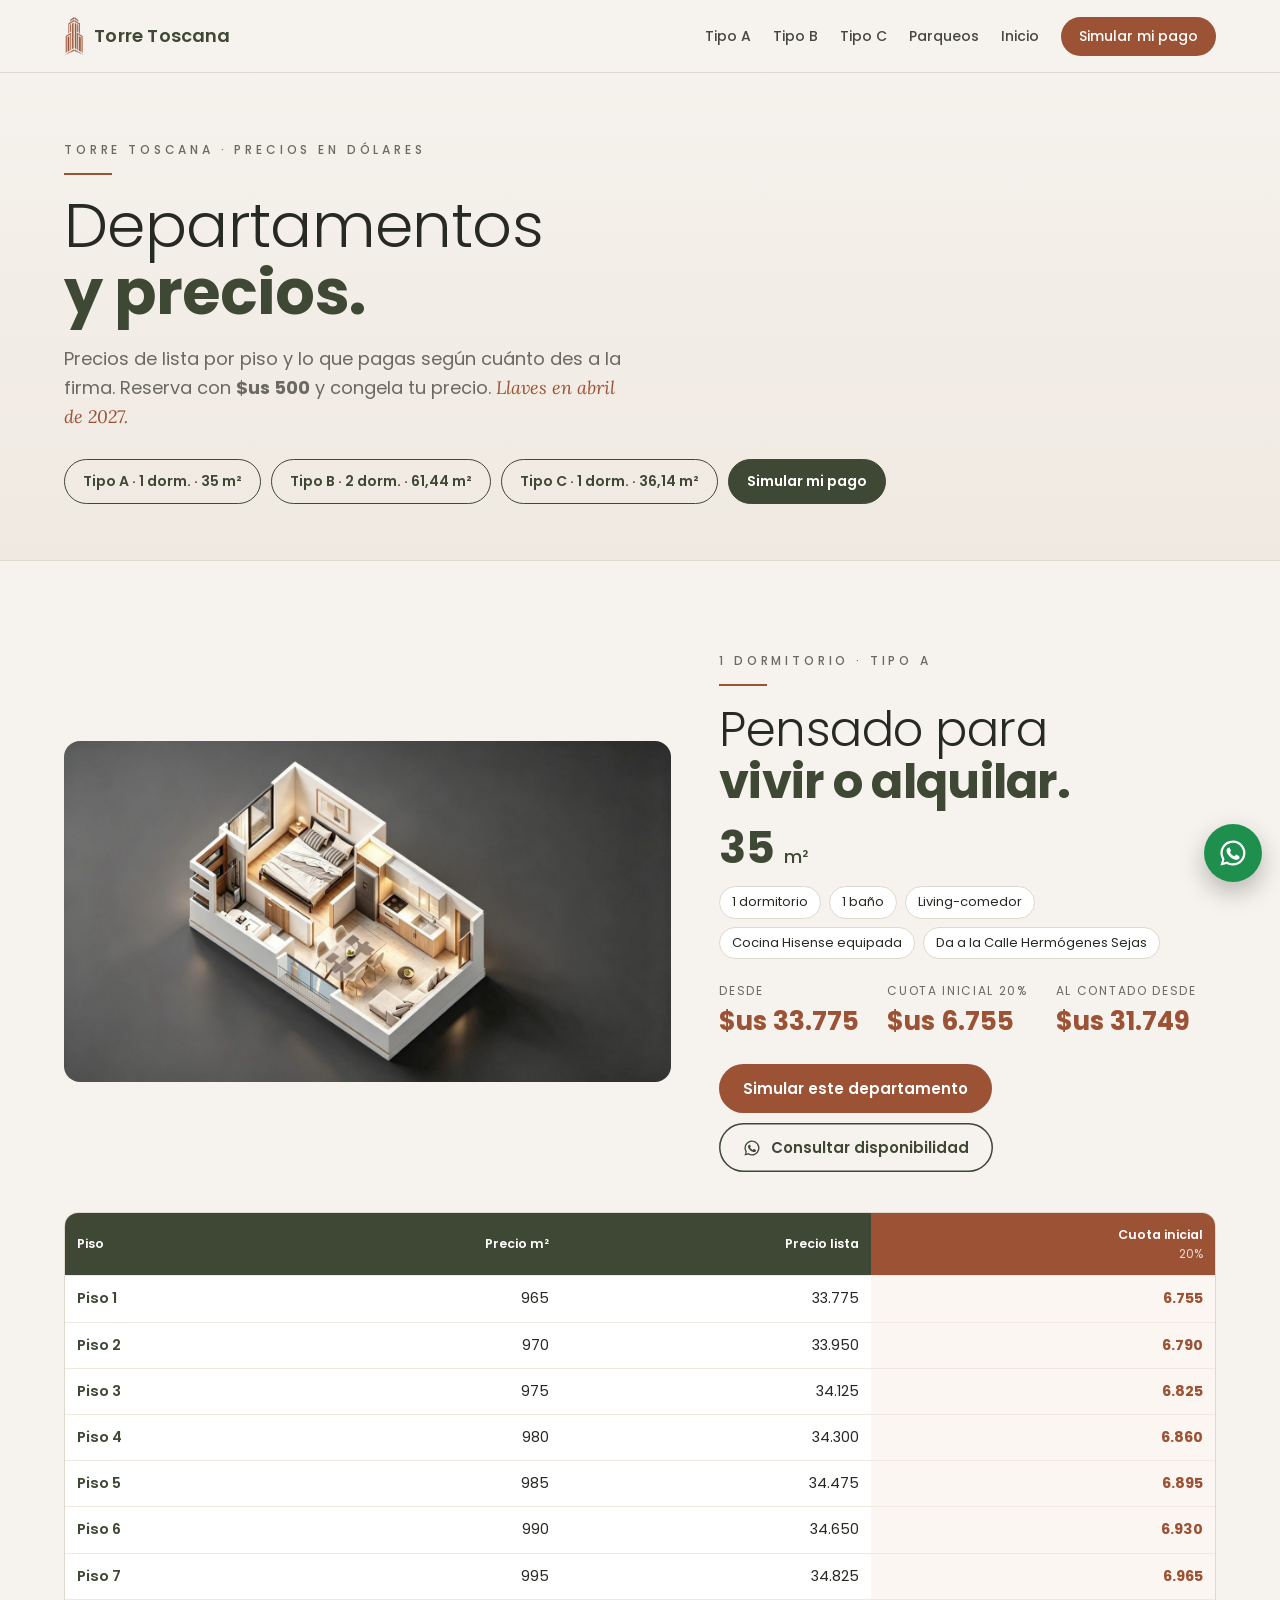
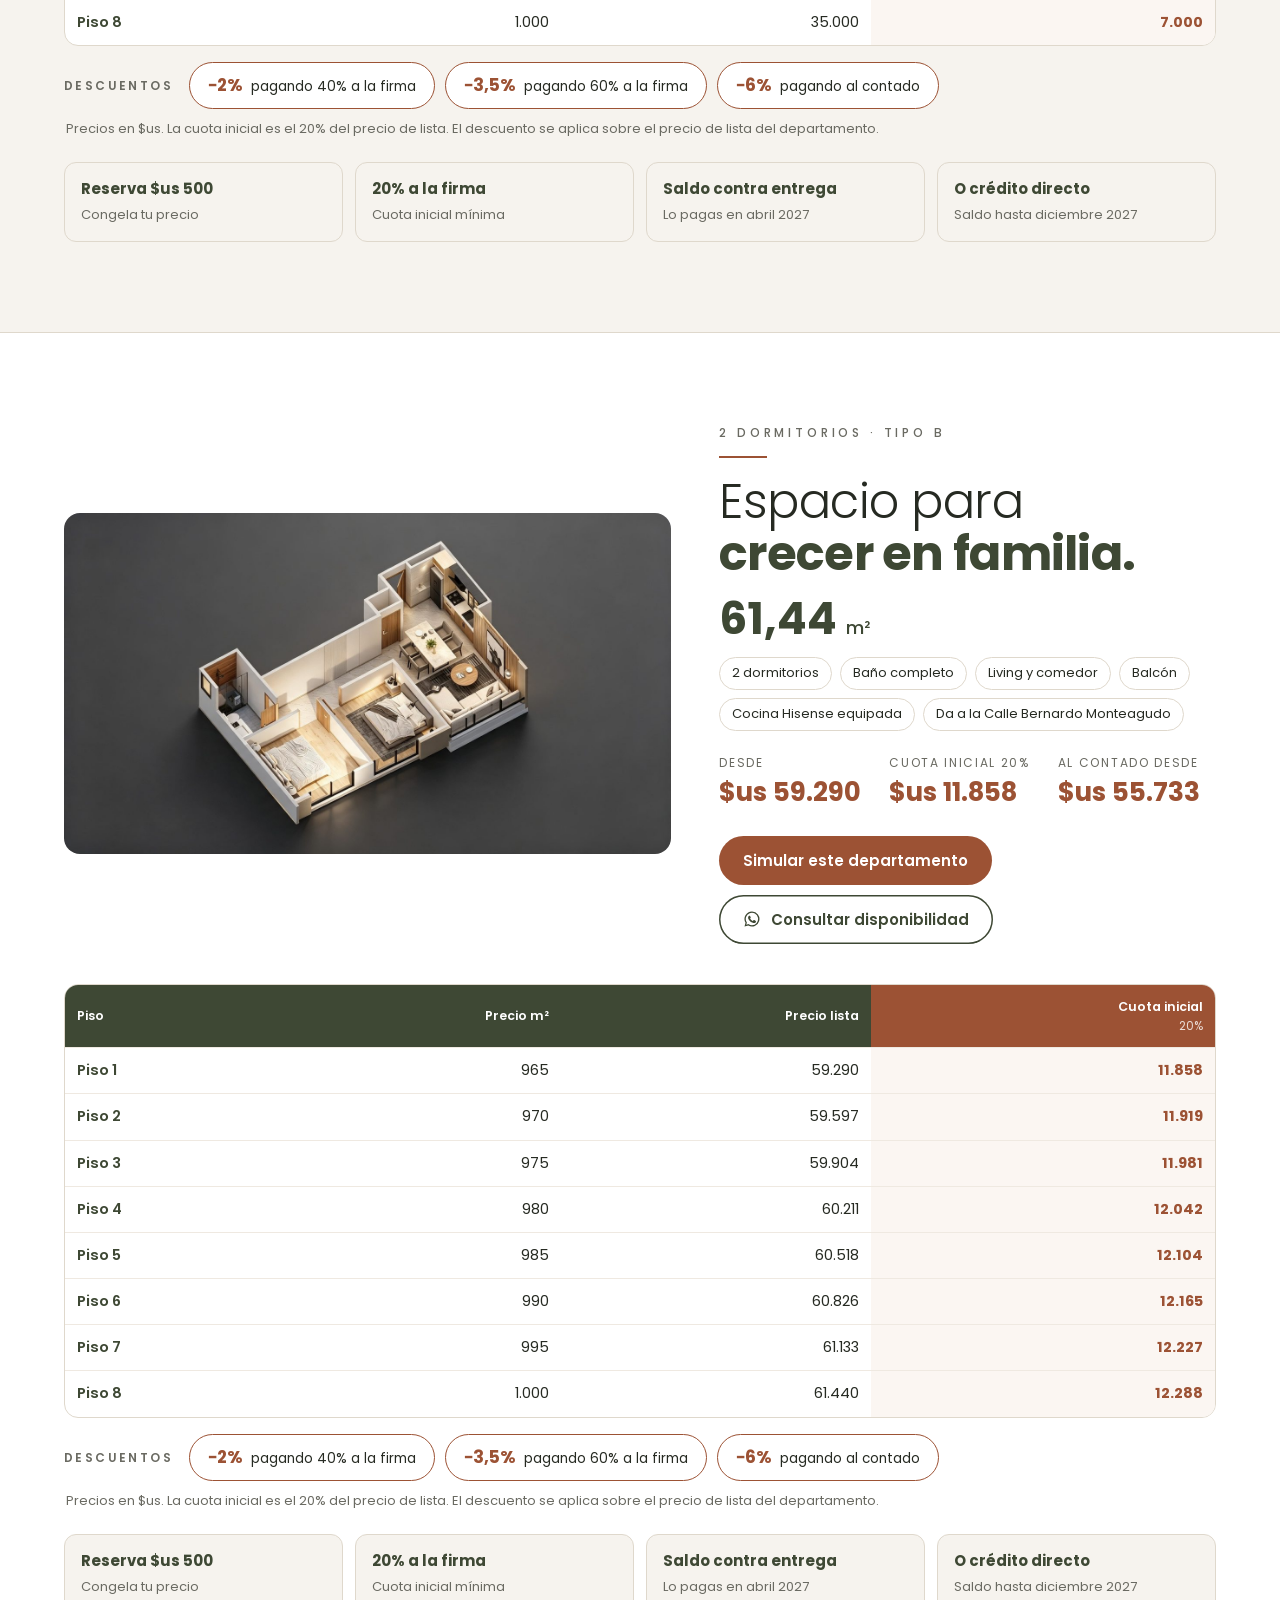
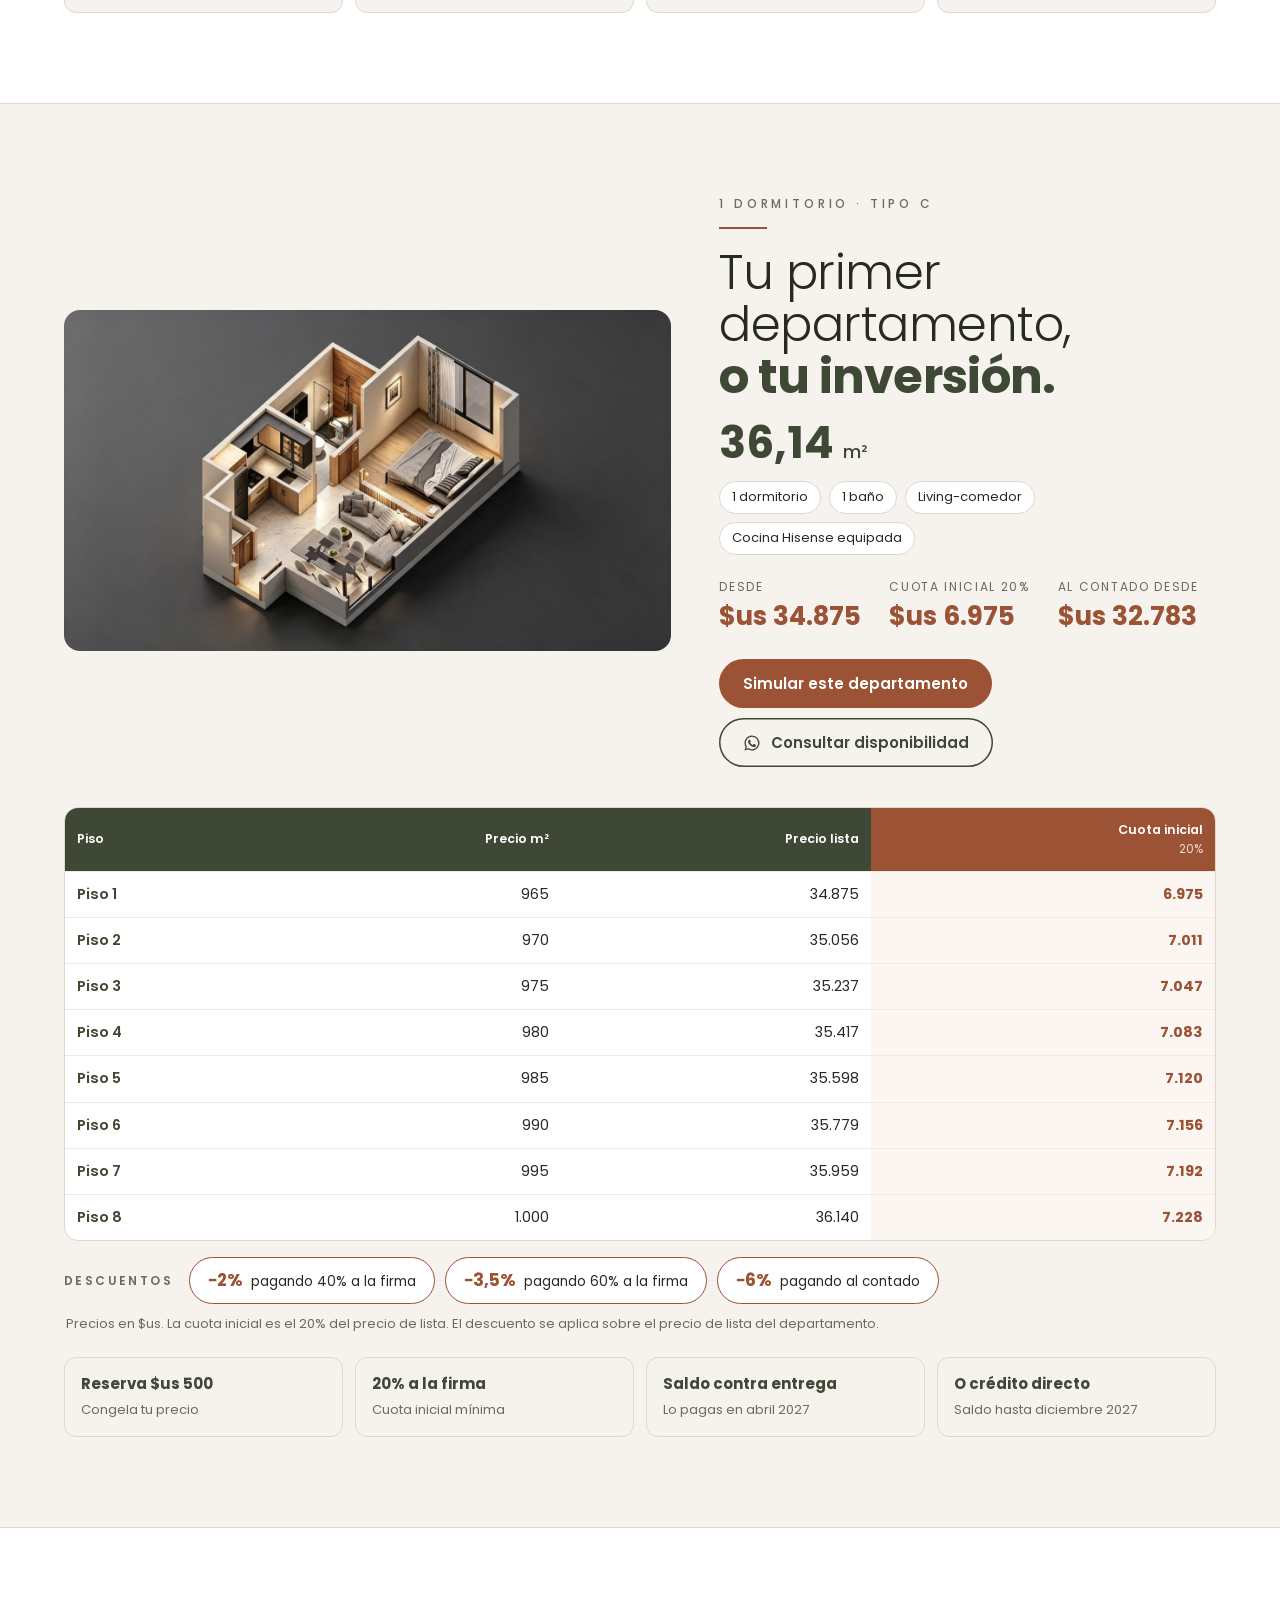
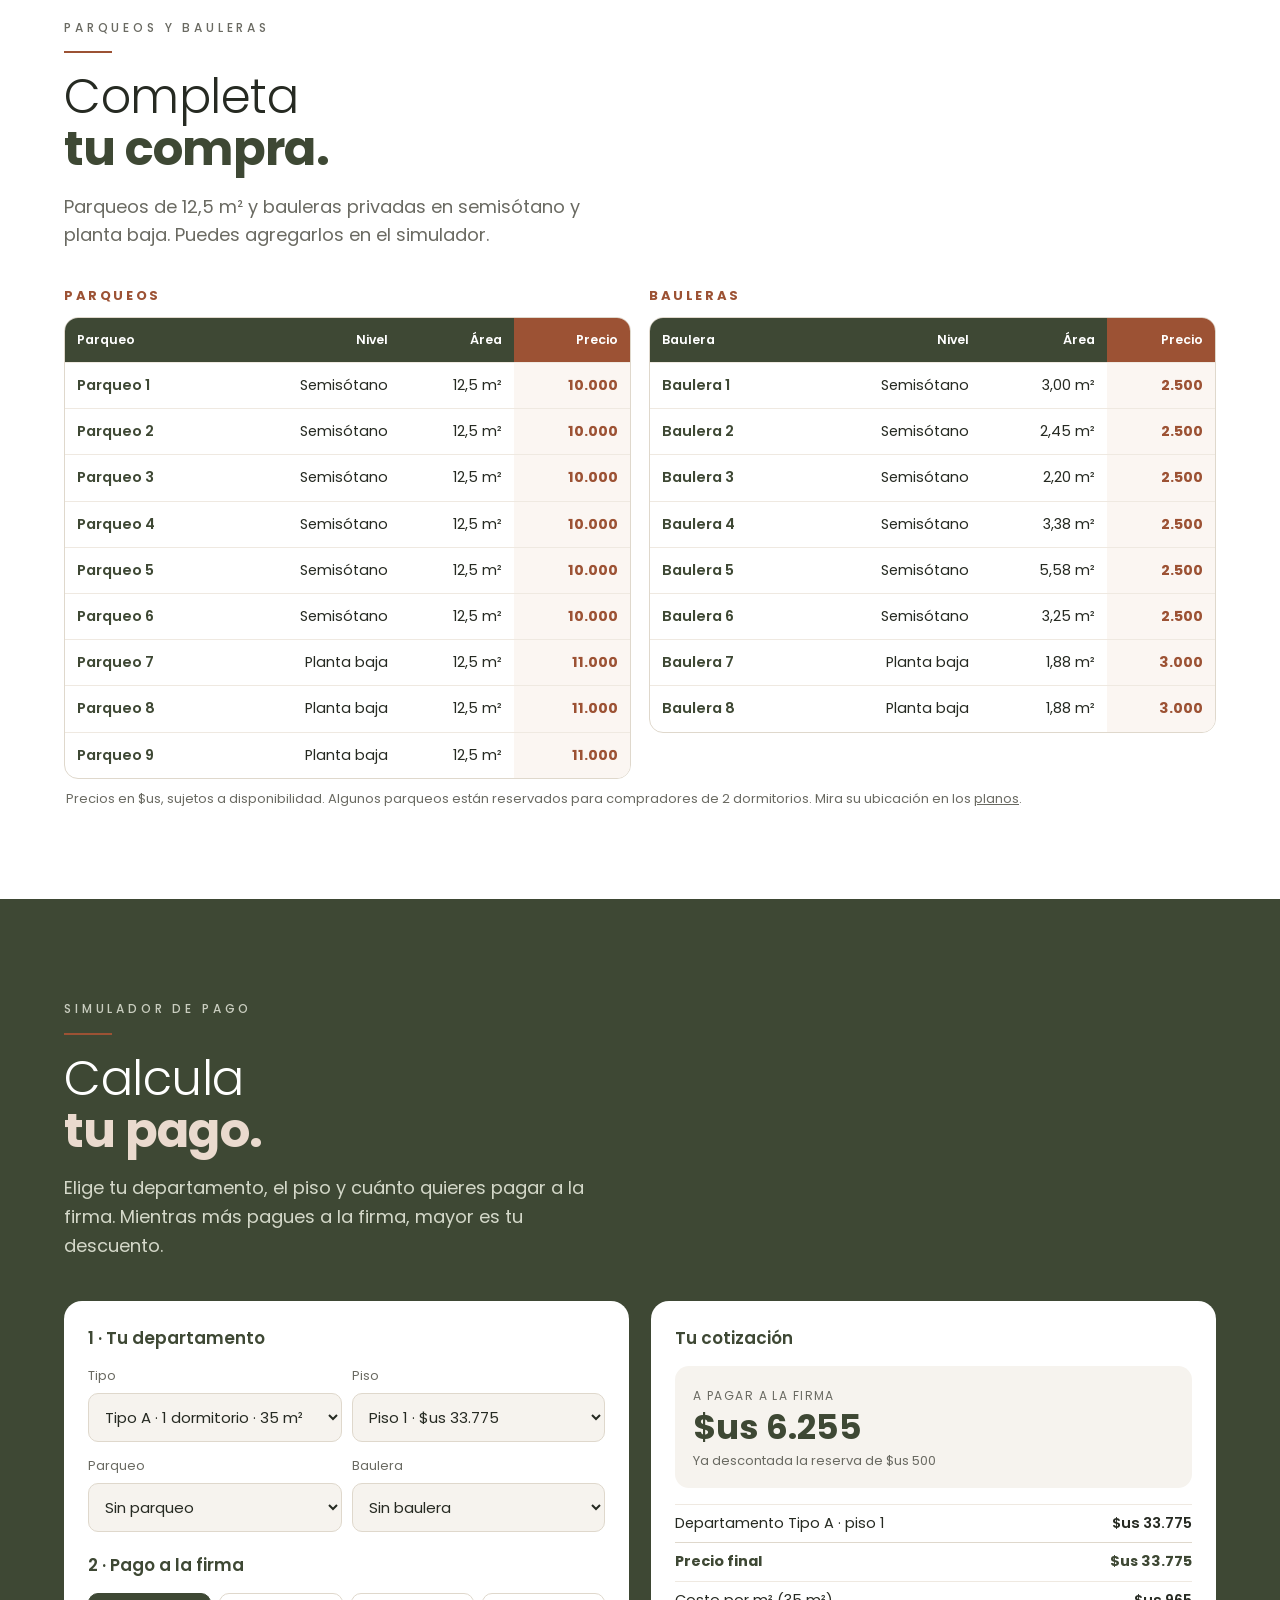
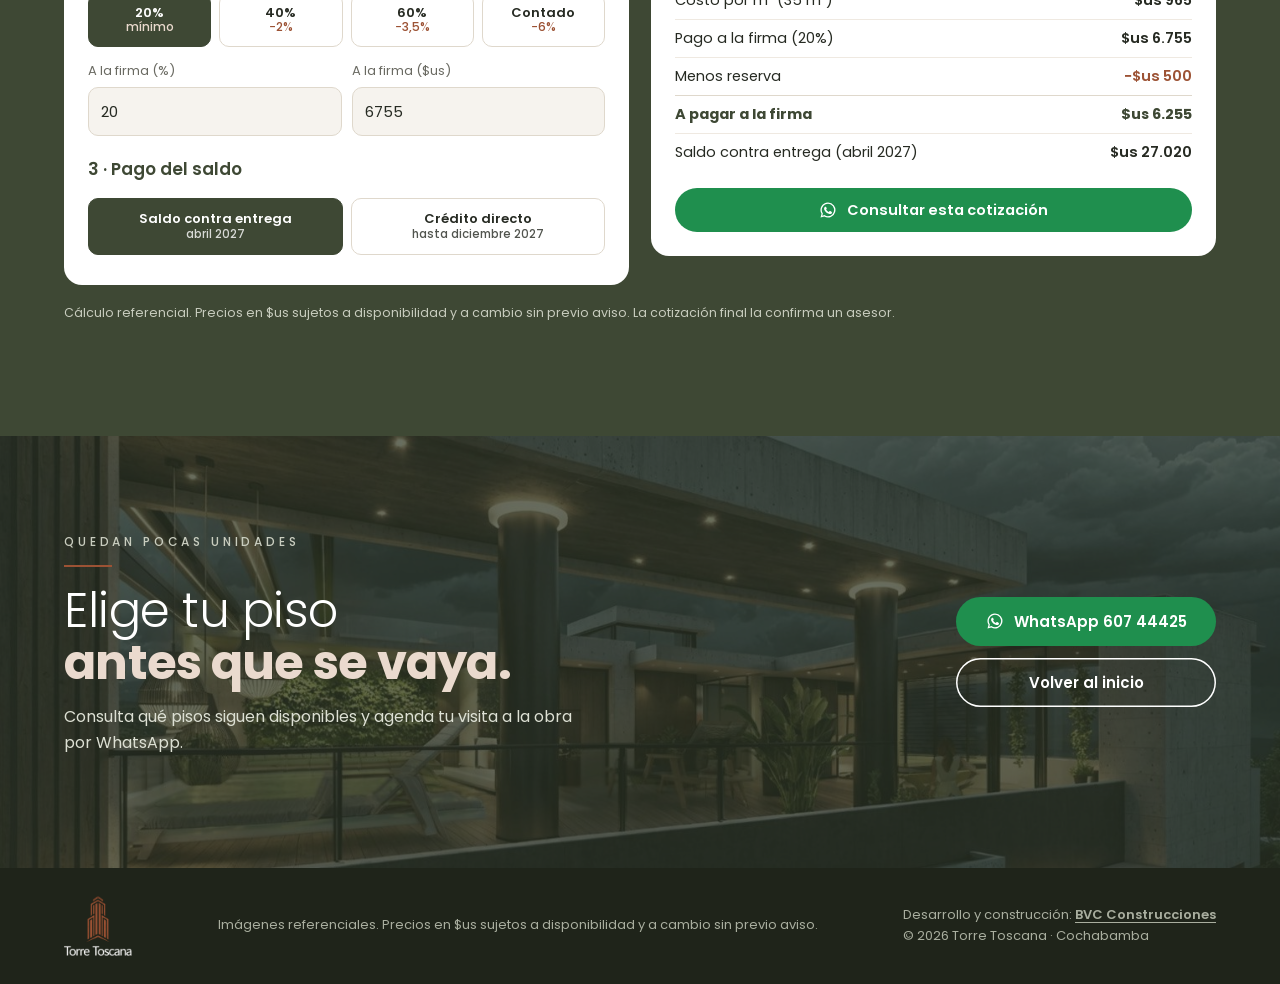
==== commit f53fa7c4: "Tipo A: balcón en las isométricas (web y brochures 1 y 2) Co-Authored-By: Claude Opus 5.5 <noreply@a" ====
--- a/departamentos/index.html
+++ b/departamentos/index.html
@@ -242,7 +242,7 @@
     entrega: 'abril 2027', credito: 'diciembre 2027'
   };
   const TIPOS = {
-    A: {n:'Tipo A', dorm:'1 dormitorio', m2:35, img:'tipo-a.jpg', id:'tipo-a', tit:'Pensado para <b>vivir o alquilar.</b>',
+    A: {n:'Tipo A', dorm:'1 dormitorio', m2:35, img:'tipo-a.jpg?v=2', id:'tipo-a', tit:'Pensado para <b>vivir o alquilar.</b>',
         chips:['1 dormitorio','1 baño','Living-comedor','Cocina Hisense equipada','Da a la Calle Hermógenes Sejas']},
     B: {n:'Tipo B', dorm:'2 dormitorios', m2:61.44, img:'tipo-b.jpg', id:'tipo-b', tit:'Espacio para <b>crecer en familia.</b>',
         chips:['2 dormitorios','Baño completo','Living y comedor','Balcón','Cocina Hisense equipada','Da a la Calle Bernardo Monteagudo']},
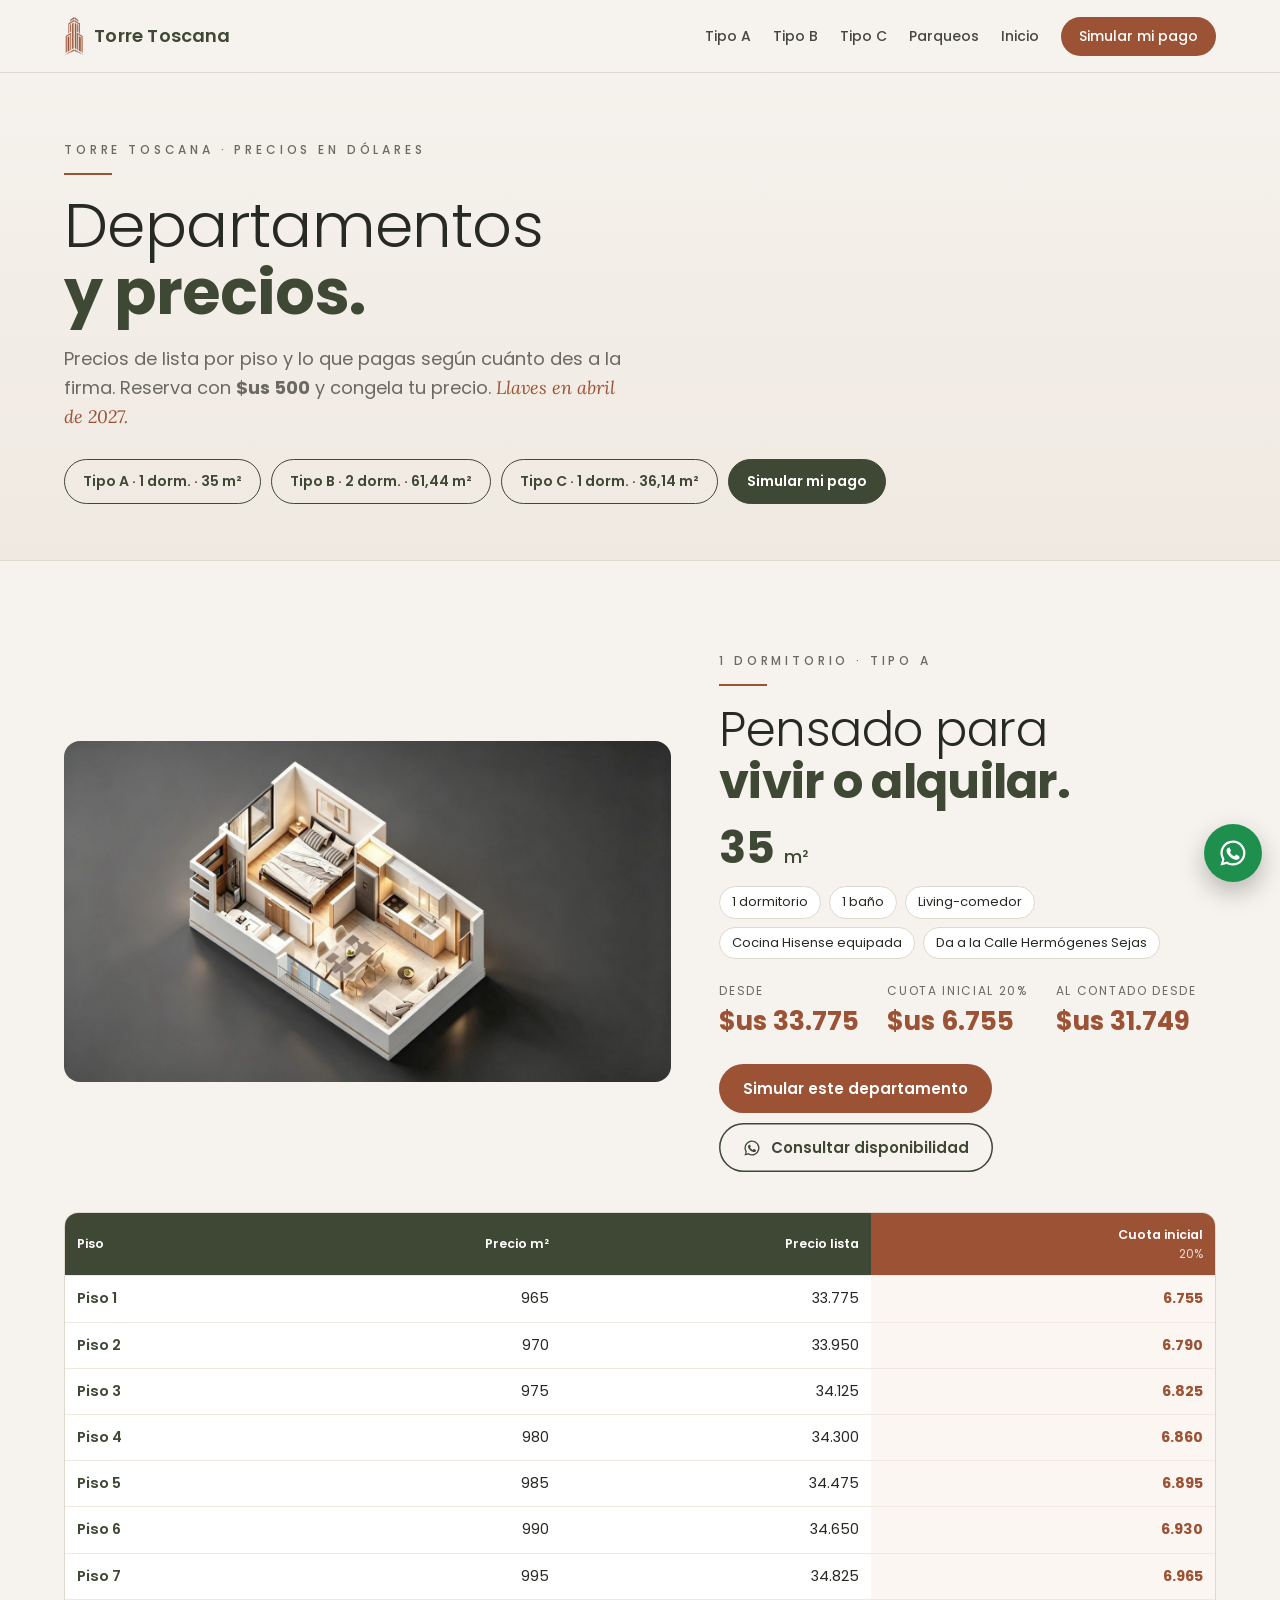
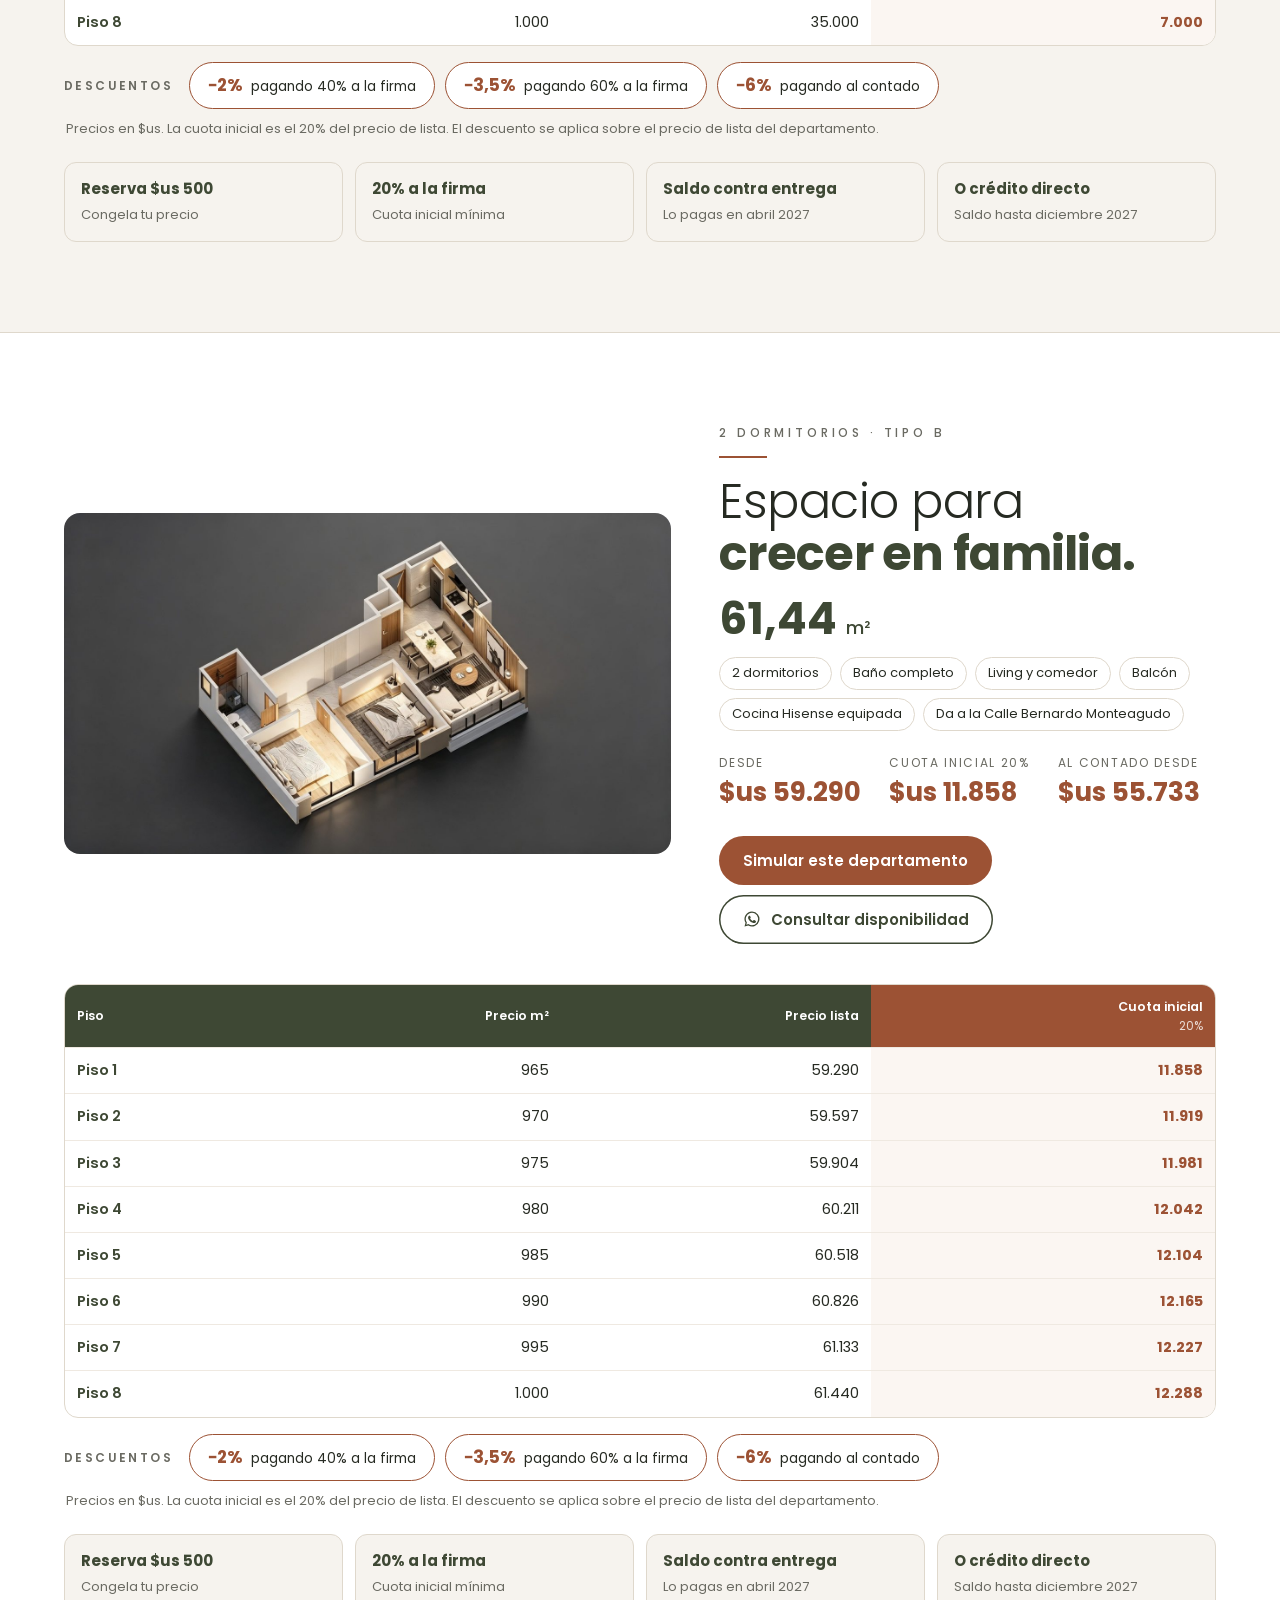
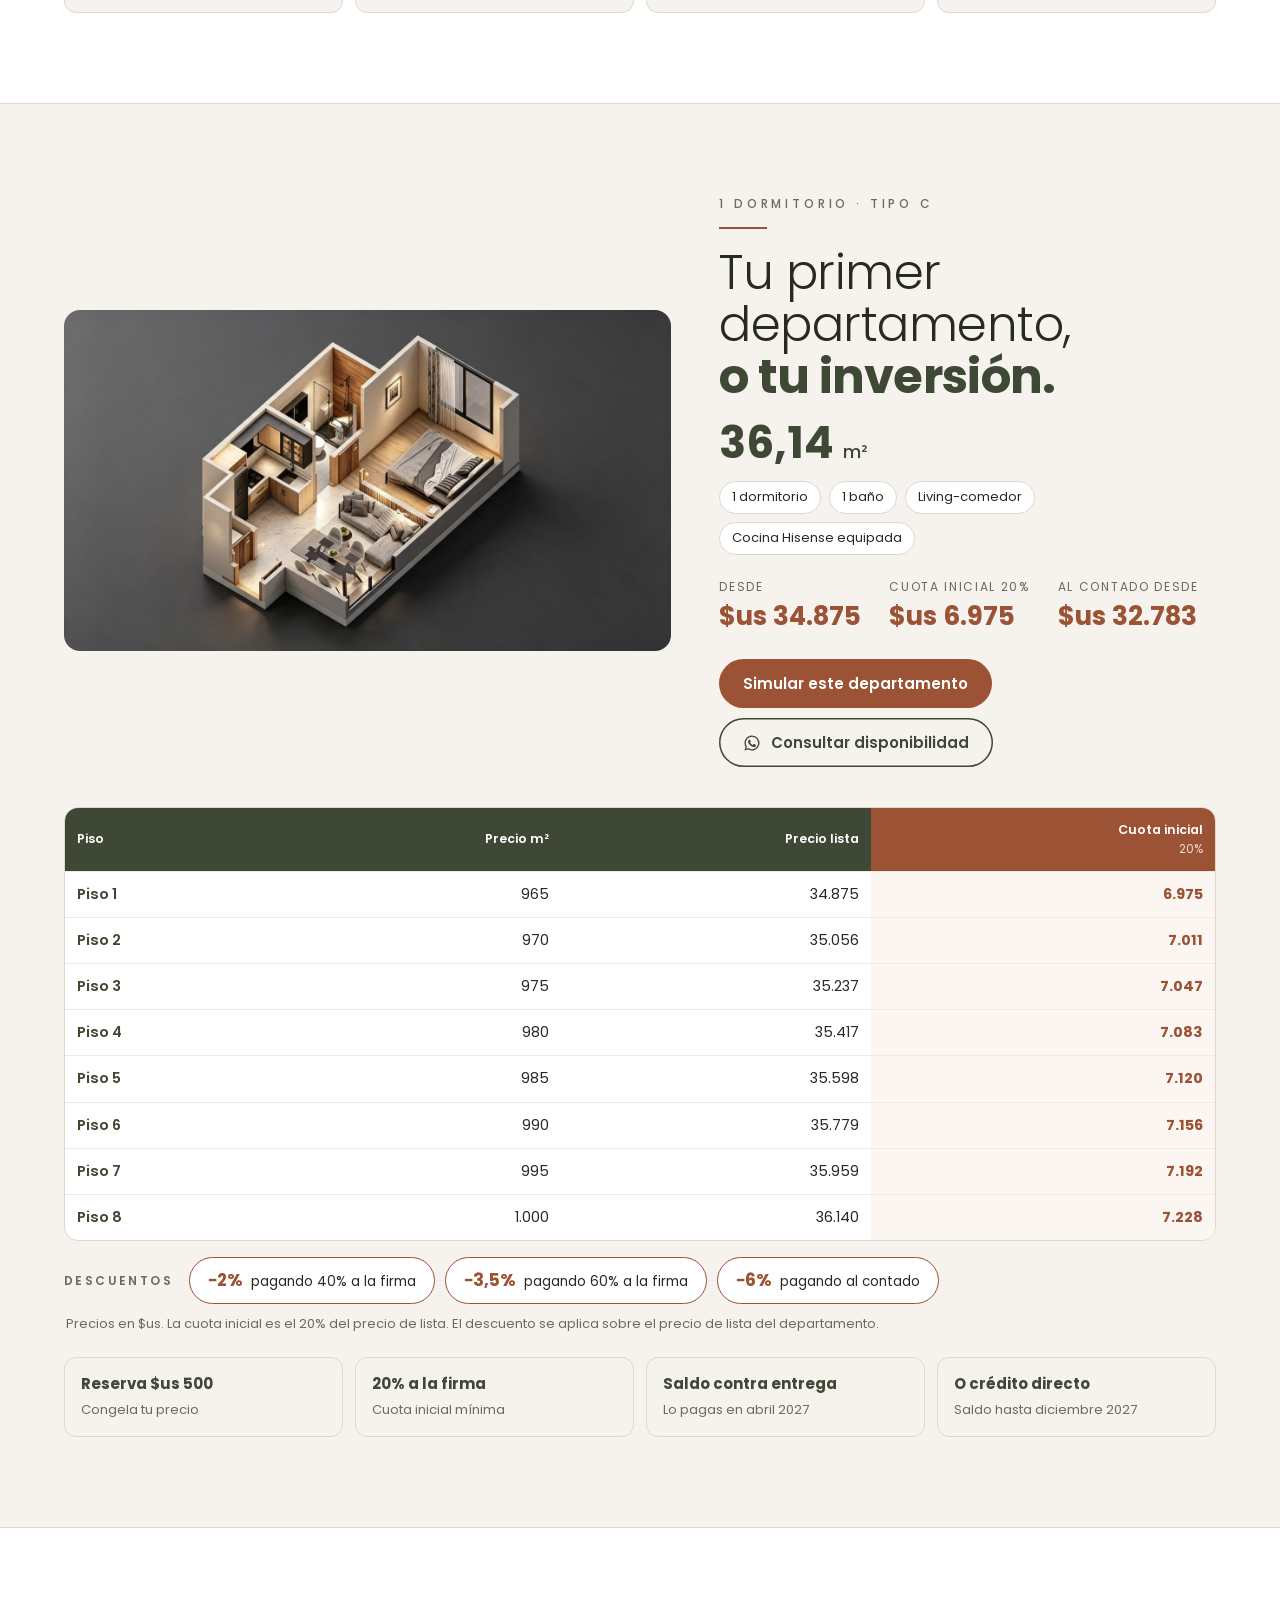
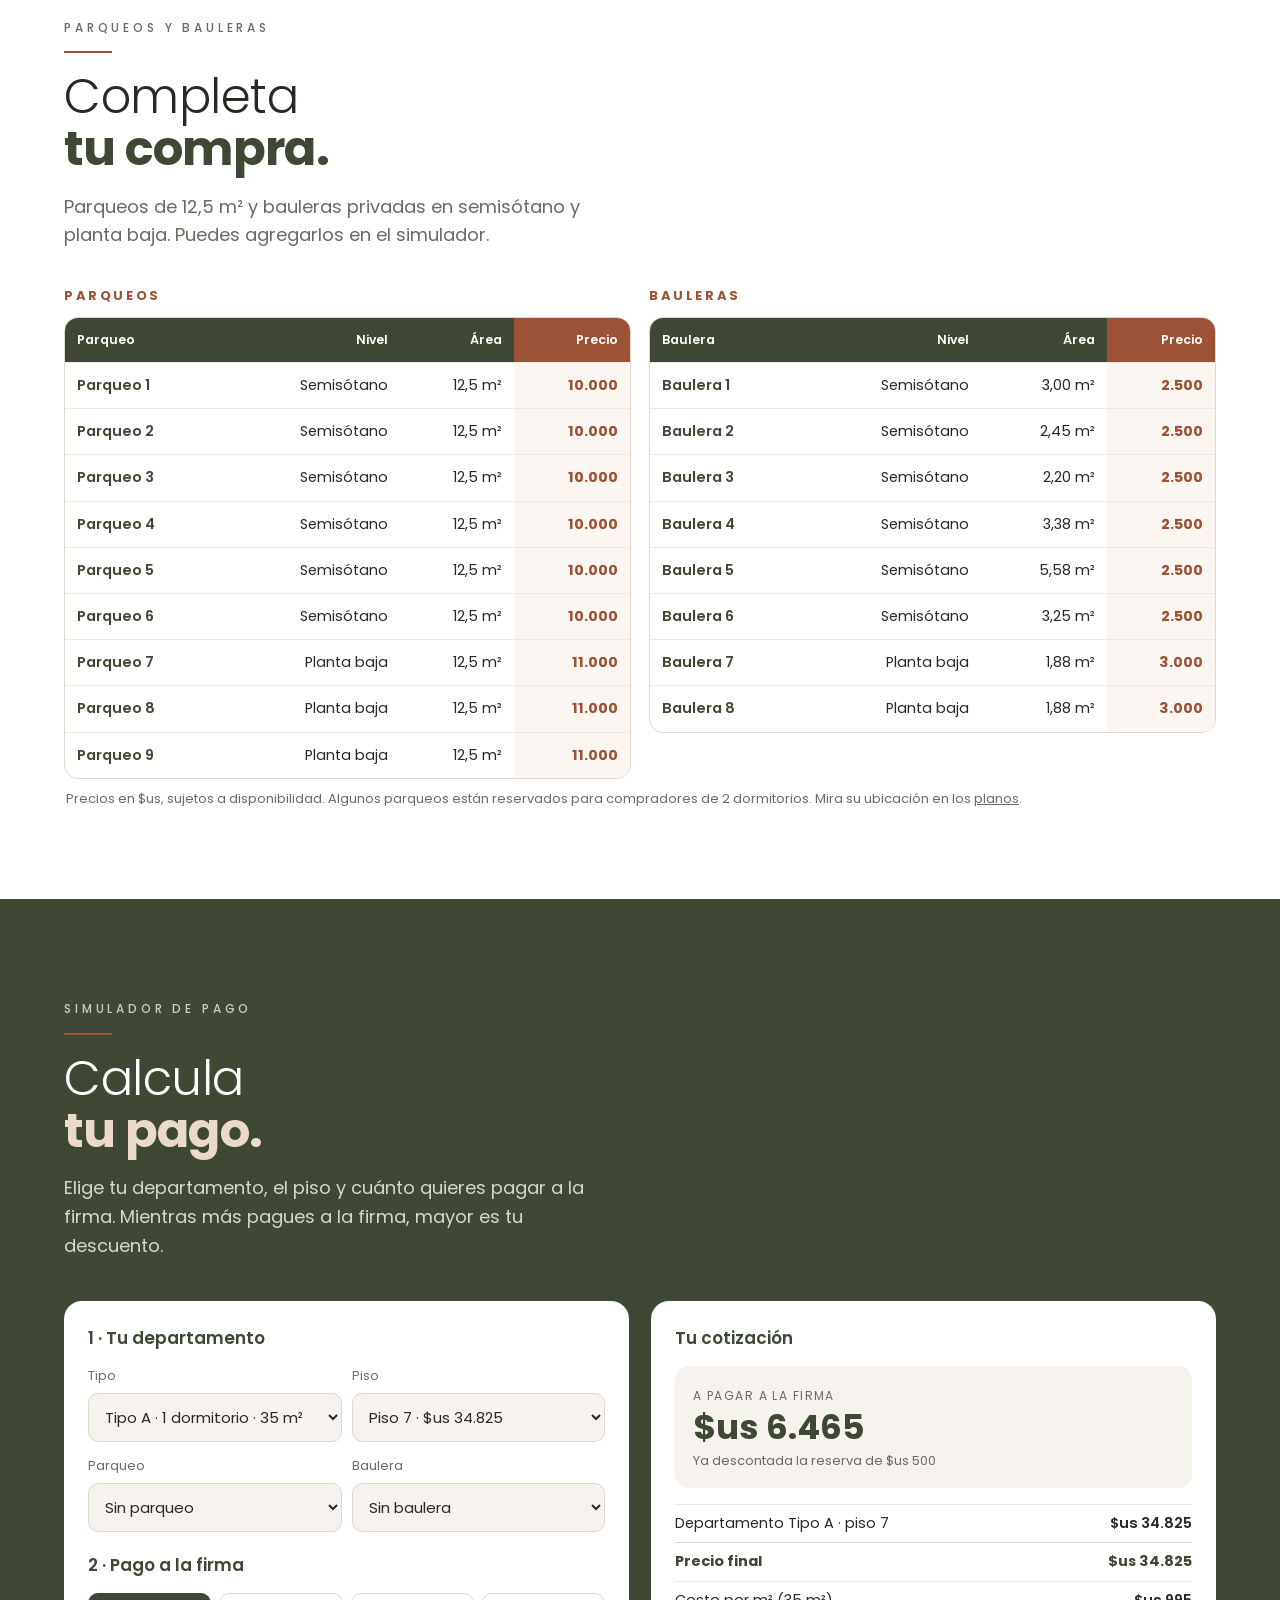
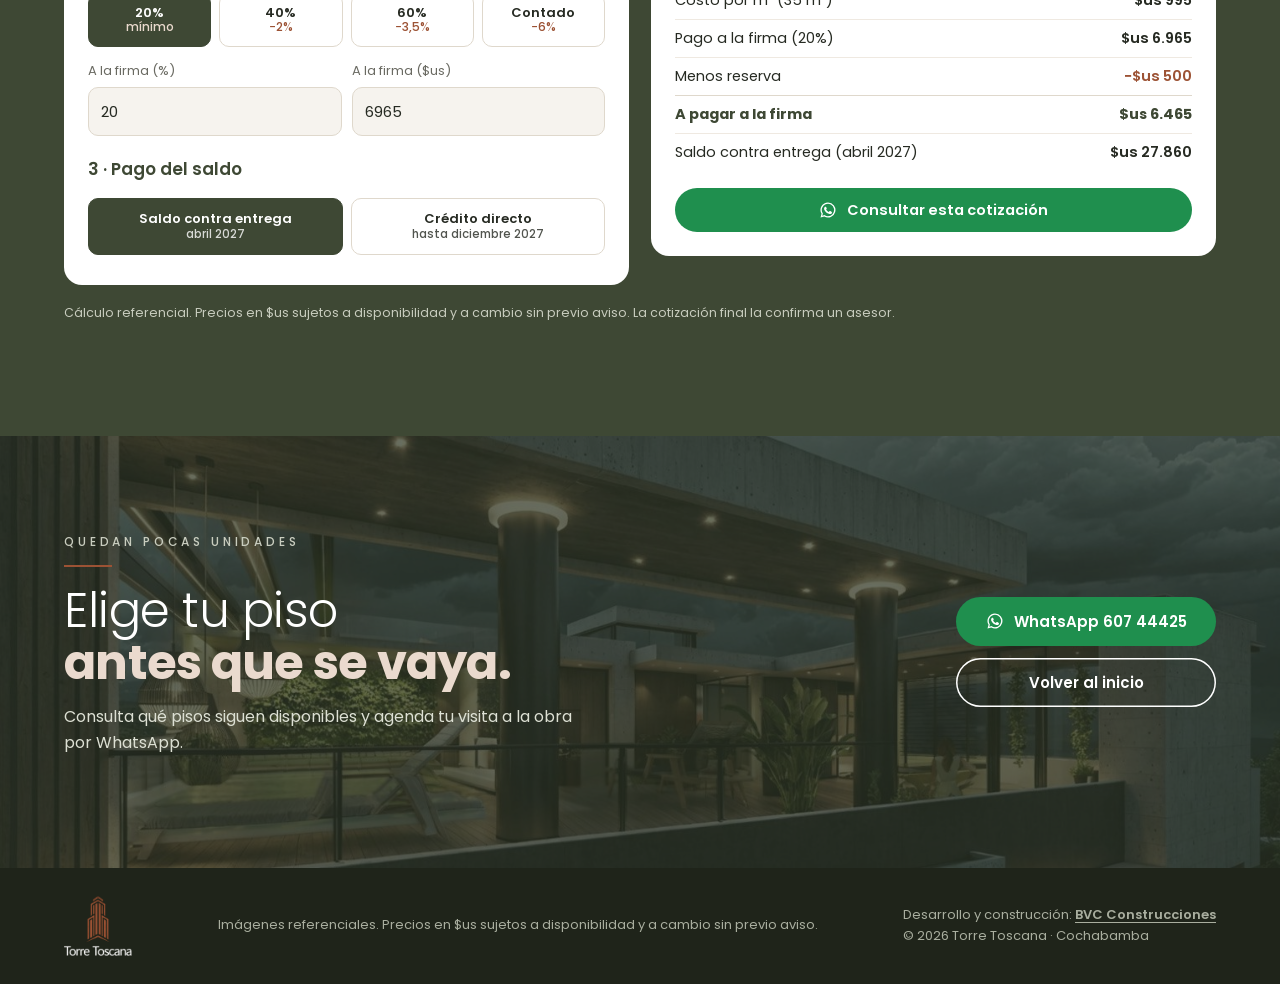
==== commit 4c68248e: "Simulador: pisos, parqueos y bauleras vendidos o reservados aparecen bloqueados Lee departamentos/es" ====
--- a/departamentos/index.html
+++ b/departamentos/index.html
@@ -74,6 +74,8 @@
 .campo{display:grid;gap:6px;font-size:13px;color:var(--gris);margin-bottom:14px}
 .campo select,.campo input{padding:12px;border:1px solid var(--linea);border-radius:10px;background:var(--crema);color:var(--tinta);font:15px var(--sans);width:100%;min-width:0}
 .fila2{display:grid;grid-template-columns:1fr 1fr;gap:10px}
+.campo option:disabled{color:#9a9a9a;background:#ececec}
+.agotado{background:var(--crema);border-radius:14px;padding:18px;font-size:14.5px}
 .planes{display:grid;grid-template-columns:repeat(4,1fr);gap:8px;margin-bottom:14px}
 .planes button,.modos button{padding:11px 4px;border:1.5px solid var(--linea);border-radius:10px;background:#fff;color:var(--tinta);font:600 13px/1.2 var(--sans);cursor:pointer}
 .planes button small{display:block;font-weight:500;color:var(--terra);font-size:12px}
@@ -242,7 +244,7 @@
     entrega: 'abril 2027', credito: 'diciembre 2027'
   };
   const TIPOS = {
-    A: {n:'Tipo A', dorm:'1 dormitorio', m2:35, img:'tipo-a.jpg?v=2', id:'tipo-a', tit:'Pensado para <b>vivir o alquilar.</b>',
+    A: {n:'Tipo A', dorm:'1 dormitorio', m2:35, img:'tipo-a-balcon.jpg', id:'tipo-a', tit:'Pensado para <b>vivir o alquilar.</b>',
         chips:['1 dormitorio','1 baño','Living-comedor','Cocina Hisense equipada','Da a la Calle Hermógenes Sejas']},
     B: {n:'Tipo B', dorm:'2 dormitorios', m2:61.44, img:'tipo-b.jpg', id:'tipo-b', tit:'Espacio para <b>crecer en familia.</b>',
         chips:['2 dormitorios','Baño completo','Living y comedor','Balcón','Cocina Hisense equipada','Da a la Calle Bernardo Monteagudo']},
@@ -261,6 +263,14 @@
     {id:'B7', t:'B', n:'Baulera 7', l:'Planta baja', m2:'1,88', p:3000}, {id:'B8', t:'B', n:'Baulera 8', l:'Planta baja', m2:'1,88', p:3000}
   ];
   const WA = '59160744425';
+
+  /* ====== disponibilidad (se sincroniza con el sistema de reservas y ventas) ======
+     Claves: departamentos '3A'..; parqueos 'P1'..'P10'; bauleras 'B1'..'B10'. Lo que no figura está libre. */
+  let EST = {"1A": "vendido", "2A": "vendido", "3A": "vendido", "3B": "vendido", "4A": "vendido", "4B": "vendido", "5A": "reservado", "6A": "vendido", "6C": "reservado", "7C": "reservado", "B5": "vendido", "B9": "vendido", "P1": "vendido", "P10": "vendido", "P2": "vendido", "P5": "vendido"};   // copia de respaldo; al cargar se lee estado.json actualizado
+  const URL_EST = 'https://raw.githubusercontent.com/ingcebarrera-ai/torre-toscana-web/main/departamentos/estado.json';
+  const est = id => EST[id] || 'libre';
+  const libre = id => est(id) === 'libre';
+  const marca = id => libre(id) ? '' : ' (' + (est(id) === 'vendido' ? 'Vendido' : 'Reservado') + ')';
 
   /* ====== utilidades ====== */
   const r2 = x => Math.round(Number(x.toFixed(4)) * 100) / 100;
@@ -307,9 +317,20 @@
   const S = {tipo:'A', piso:1, parq:'', baul:'', pct:20, modo:'entrega'};
   const $ = id => document.getElementById(id);
   $('sTipo').innerHTML = Object.entries(TIPOS).map(([k, t]) => '<option value="' + k + '">' + t.n + ' · ' + t.dorm + ' · ' + m2txt(t.m2) + ' m²</option>').join('');
-  const pisos = () => { $('sPiso').innerHTML = Object.keys(P.pm2).map(p => '<option value="' + p + '"' + (+p === S.piso ? ' selected' : '') + '>Piso ' + p + ' · ' + fmt(lista(S.tipo, p)) + '</option>').join(''); };
-  $('sParq').innerHTML = '<option value="">Sin parqueo</option>' + EXTRAS.filter(e => e.t === 'P').map(e => '<option value="' + e.id + '">' + e.n + ' · ' + e.l + ' · ' + fmt(e.p) + '</option>').join('');
-  $('sBaul').innerHTML = '<option value="">Sin baulera</option>' + EXTRAS.filter(e => e.t === 'B').map(e => '<option value="' + e.id + '">' + e.n + ' · ' + e.m2 + ' m² · ' + fmt(e.p) + '</option>').join('');
+  const pisoLibre = () => Object.keys(P.pm2).map(Number).find(p => libre(p + S.tipo)) || null;
+  const pisos = () => {
+    if (!S.piso || !libre(S.piso + S.tipo)) S.piso = pisoLibre();
+    $('sPiso').innerHTML = Object.keys(P.pm2).map(p => { const id = p + S.tipo, ok = libre(id);
+      return '<option value="' + p + '"' + (+p === S.piso ? ' selected' : '') + (ok ? '' : ' disabled') + '>Piso ' + p + (ok ? ' · ' + fmt(lista(S.tipo, p)) : marca(id)) + '</option>'; }).join('') +
+      (S.piso ? '' : '<option value="" selected disabled>Sin pisos disponibles</option>');
+  };
+  const extrasSel = () => {
+    if (S.parq && !libre(S.parq)) S.parq = '';
+    if (S.baul && !libre(S.baul)) S.baul = '';
+    const op = (e, txt, cur) => '<option value="' + e.id + '"' + (e.id === cur ? ' selected' : '') + (libre(e.id) ? '' : ' disabled') + '>' + txt + (libre(e.id) ? ' · ' + fmt(e.p) : marca(e.id)) + '</option>';
+    $('sParq').innerHTML = '<option value="">Sin parqueo</option>' + EXTRAS.filter(e => e.t === 'P').map(e => op(e, e.n + ' · ' + e.l, S.parq)).join('');
+    $('sBaul').innerHTML = '<option value="">Sin baulera</option>' + EXTRAS.filter(e => e.t === 'B').map(e => op(e, e.n + ' · ' + e.m2 + ' m²', S.baul)).join('');
+  };
   $('planes').innerHTML = [[20, '20%', 'mínimo'], [40, '40%', '−' + pct(P.d40) + '%'], [60, '60%', '−' + pct(P.d60) + '%'], [100, 'Contado', '−' + pct(P.d100) + '%']]
     .map(([v, t, s]) => '<button type="button" data-p="' + v + '"><span>' + t + '</span><small>' + s + '</small></button>').join('');
   const ex = id => EXTRAS.find(e => e.id === id);
@@ -340,7 +361,13 @@
   }
   const t2 = r => r.t.n + ' (' + r.t.dorm + ', ' + m2txt(r.t.m2) + ' m²), piso ' + S.piso + ': ' + fmt(r.L);
   function pintar(){
-    const r = calc(), out = $('resultado');
+    const out = $('resultado');
+    if (!S.piso) {
+      out.innerHTML = '<h3>Tu cotización</h3><div class="agotado"><b>' + TIPOS[S.tipo].n + ' está vendido o reservado en todos los pisos.</b> Elige otro tipo de departamento o escríbenos para avisarte si se libera alguno.</div>' +
+        '<a class="btn btn-wa" target="_blank" rel="noopener" href="https://wa.me/' + WA + '?text=' + encodeURIComponent('Hola, me interesa el departamento ' + TIPOS[S.tipo].n + ' de Torre Toscana. ¿Se libera alguno?') + '">Consultar por WhatsApp</a>';
+      return;
+    }
+    const r = calc();
     document.querySelectorAll('#planes button').forEach(b => b.setAttribute('aria-pressed', String(Math.abs(+b.dataset.p - S.pct) < .005)));
     document.querySelectorAll('#modos button').forEach(b => b.setAttribute('aria-pressed', String(b.dataset.m === S.modo)));
     $('modos').style.display = S.pct >= 100 ? 'none' : '';
@@ -368,9 +395,9 @@
     h += '<a class="btn btn-wa" target="_blank" rel="noopener" href="https://wa.me/' + WA + '?text=' + encodeURIComponent(resumen(r)) + '"><svg class="ico-wa" width="18" height="18" style="width:18px;height:18px;flex:none" viewBox="0 0 24 24" fill="currentColor" aria-hidden="true"><path d="M12 2a10 10 0 0 0-8.6 15.1L2 22l5-1.3A10 10 0 1 0 12 2zm0 18.2c-1.5 0-3-.4-4.3-1.2l-.3-.2-3 .8.8-2.9-.2-.3A8.2 8.2 0 1 1 12 20.2zm4.5-6.1c-.2-.1-1.5-.7-1.7-.8-.2-.1-.4-.1-.6.1l-.8 1c-.1.2-.3.2-.5.1a6.7 6.7 0 0 1-3.3-2.9c-.2-.4.2-.4.7-1.3.1-.2 0-.3 0-.4l-.8-1.8c-.2-.5-.4-.4-.6-.4h-.5a1 1 0 0 0-.7.3 3 3 0 0 0-.9 2.2c0 1.3.9 2.5 1.1 2.7.1.2 1.8 2.8 4.4 3.9 1.6.7 2.3.8 3.1.6.5-.1 1.5-.6 1.7-1.2.2-.6.2-1.1.2-1.2-.1-.1-.3-.2-.6-.3z"/></svg>' + (S.modo === 'credito' && S.pct < 100 ? 'Pedir mi plan de cuotas' : 'Consultar esta cotización') + '</a>';
     out.innerHTML = h;
   }
-  const syncInputs = () => { $('sPct').value = Math.round(S.pct * 100) / 100; $('sMon').value = montoDe(S.pct); };
+  const syncInputs = () => { $('sPct').value = Math.round(S.pct * 100) / 100; $('sMon').value = S.piso ? montoDe(S.pct) : ''; };
   $('sTipo').addEventListener('change', e => { S.tipo = e.target.value; pisos(); syncInputs(); pintar(); });
-  $('sPiso').addEventListener('change', e => { S.piso = +e.target.value; syncInputs(); pintar(); });
+  $('sPiso').addEventListener('change', e => { S.piso = +e.target.value || null; syncInputs(); pintar(); });
   $('sParq').addEventListener('change', e => { S.parq = e.target.value; syncInputs(); pintar(); });
   $('sBaul').addEventListener('change', e => { S.baul = e.target.value; syncInputs(); pintar(); });
   document.querySelectorAll('#planes button').forEach(b => b.addEventListener('click', () => { S.pct = +b.dataset.p; syncInputs(); pintar(); }));
@@ -381,7 +408,10 @@
     S.tipo = b.dataset.sim; $('sTipo').value = S.tipo; pisos(); syncInputs(); pintar();
     document.getElementById('simulador').scrollIntoView({behavior: 'smooth'});
   }));
-  pisos(); syncInputs(); pintar();
+  const refrescar = () => { pisos(); extrasSel(); syncInputs(); pintar(); };
+  refrescar();
+  const cargar = u => fetch(u + '?t=' + Date.now(), {cache: 'no-store'}).then(r => { if (!r.ok) throw 0; return r.json(); });
+  cargar(URL_EST).catch(() => cargar('estado.json')).then(d => { EST = (d && d.u) || {}; refrescar(); }).catch(() => {});
 
   /* ====== menú móvil ====== */
   const btn = $('menuBtn'), links = $('links');
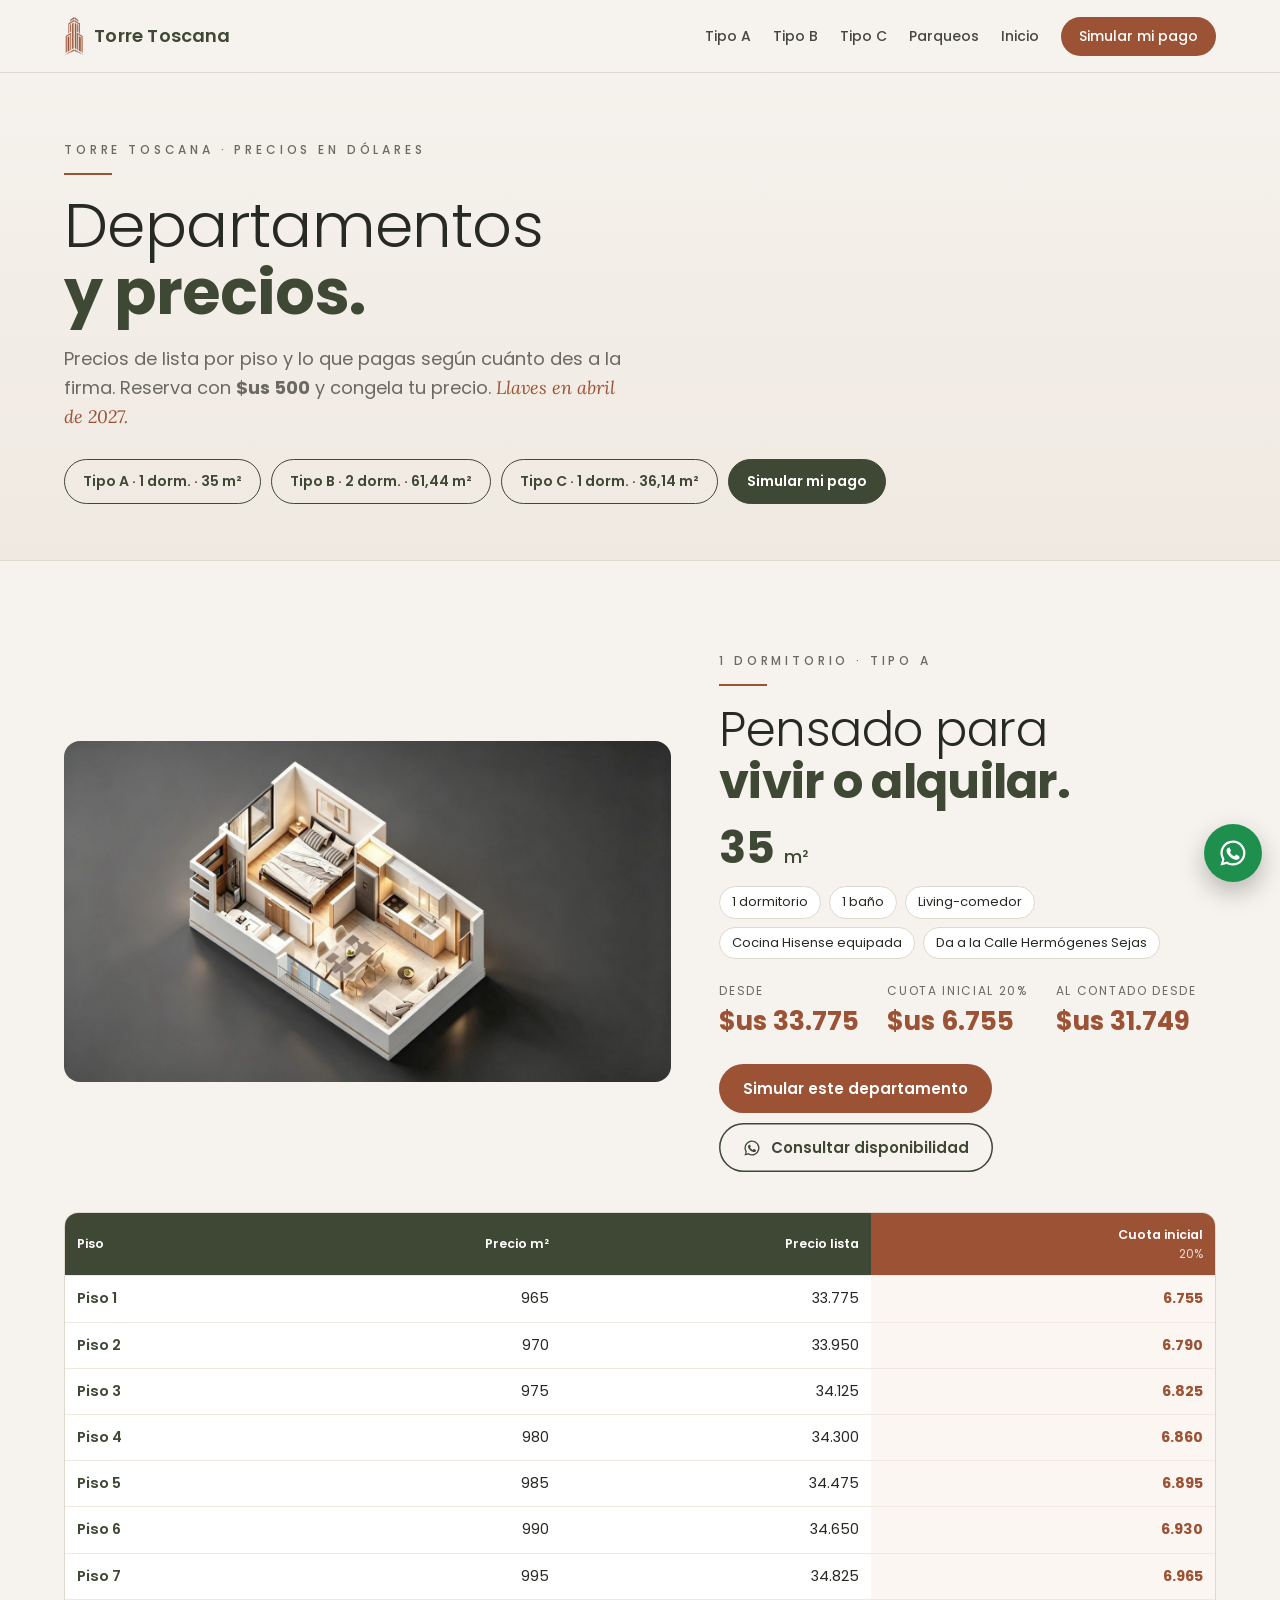
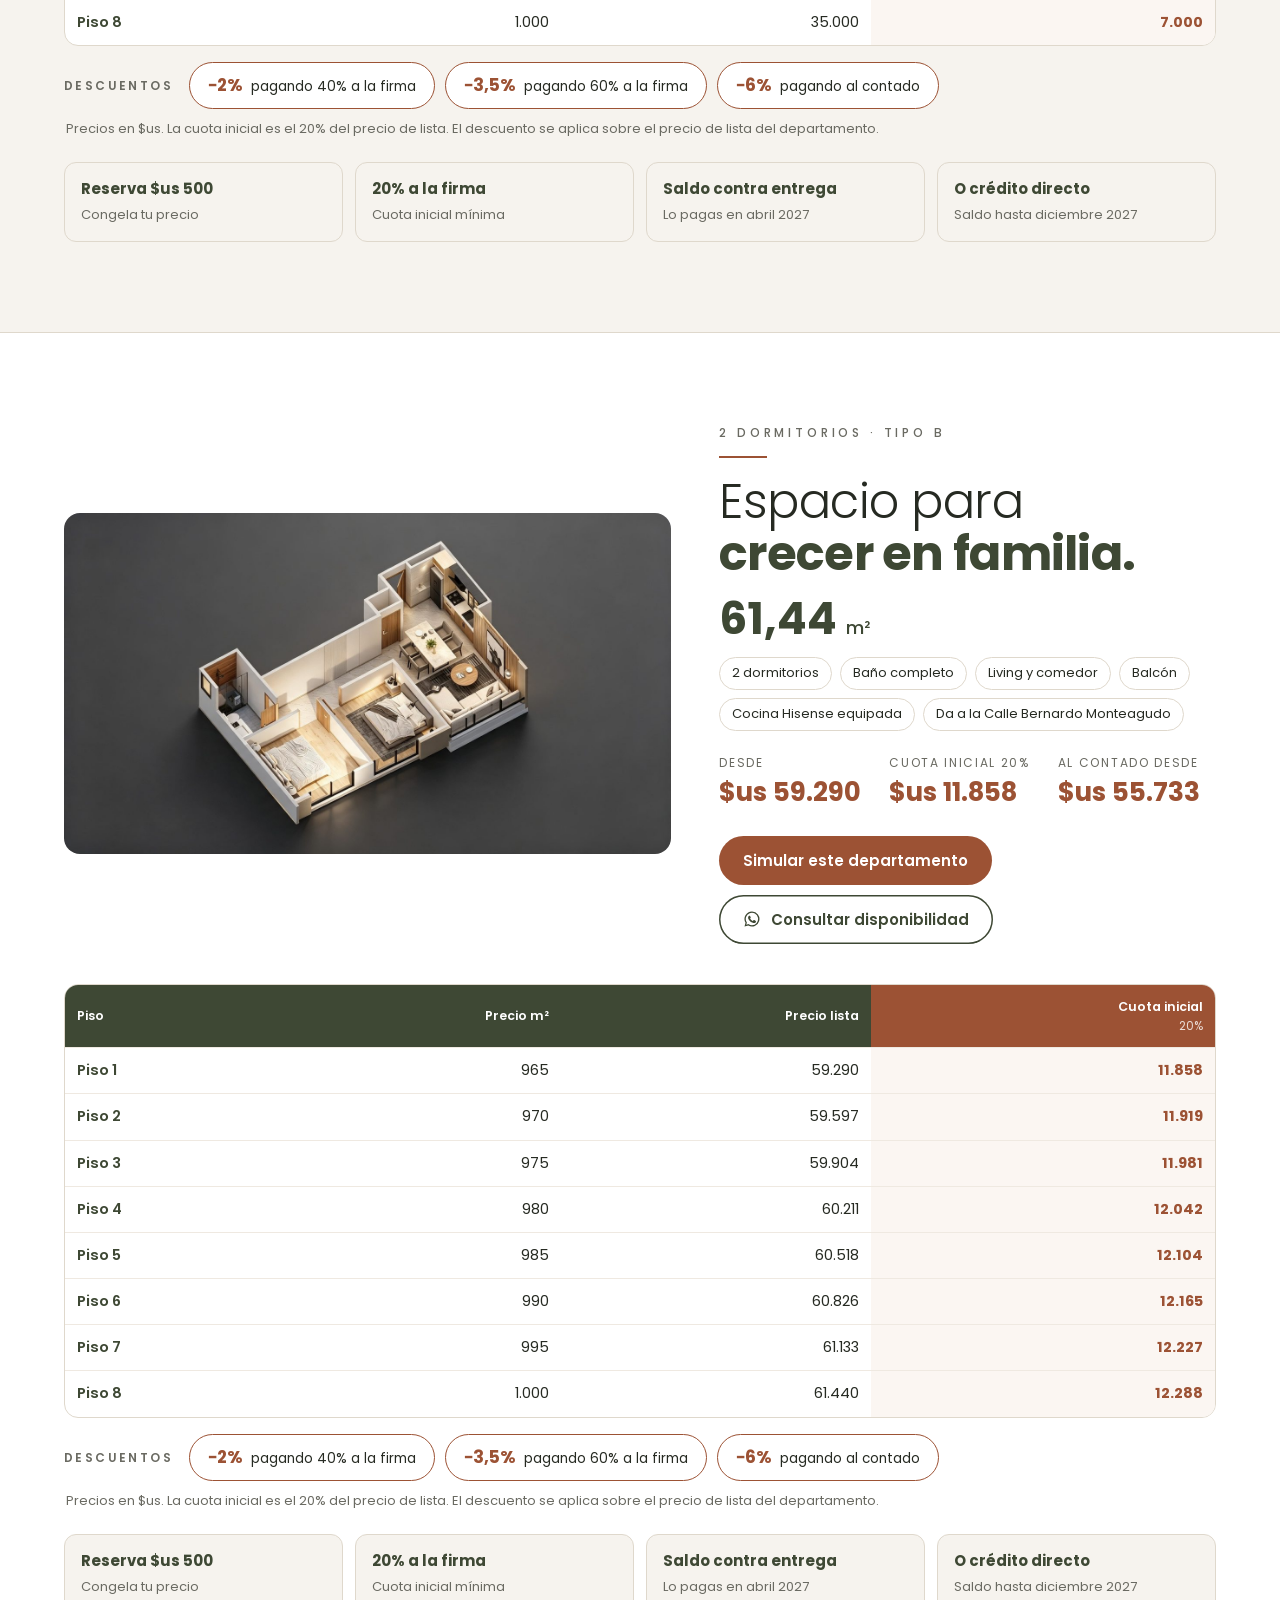
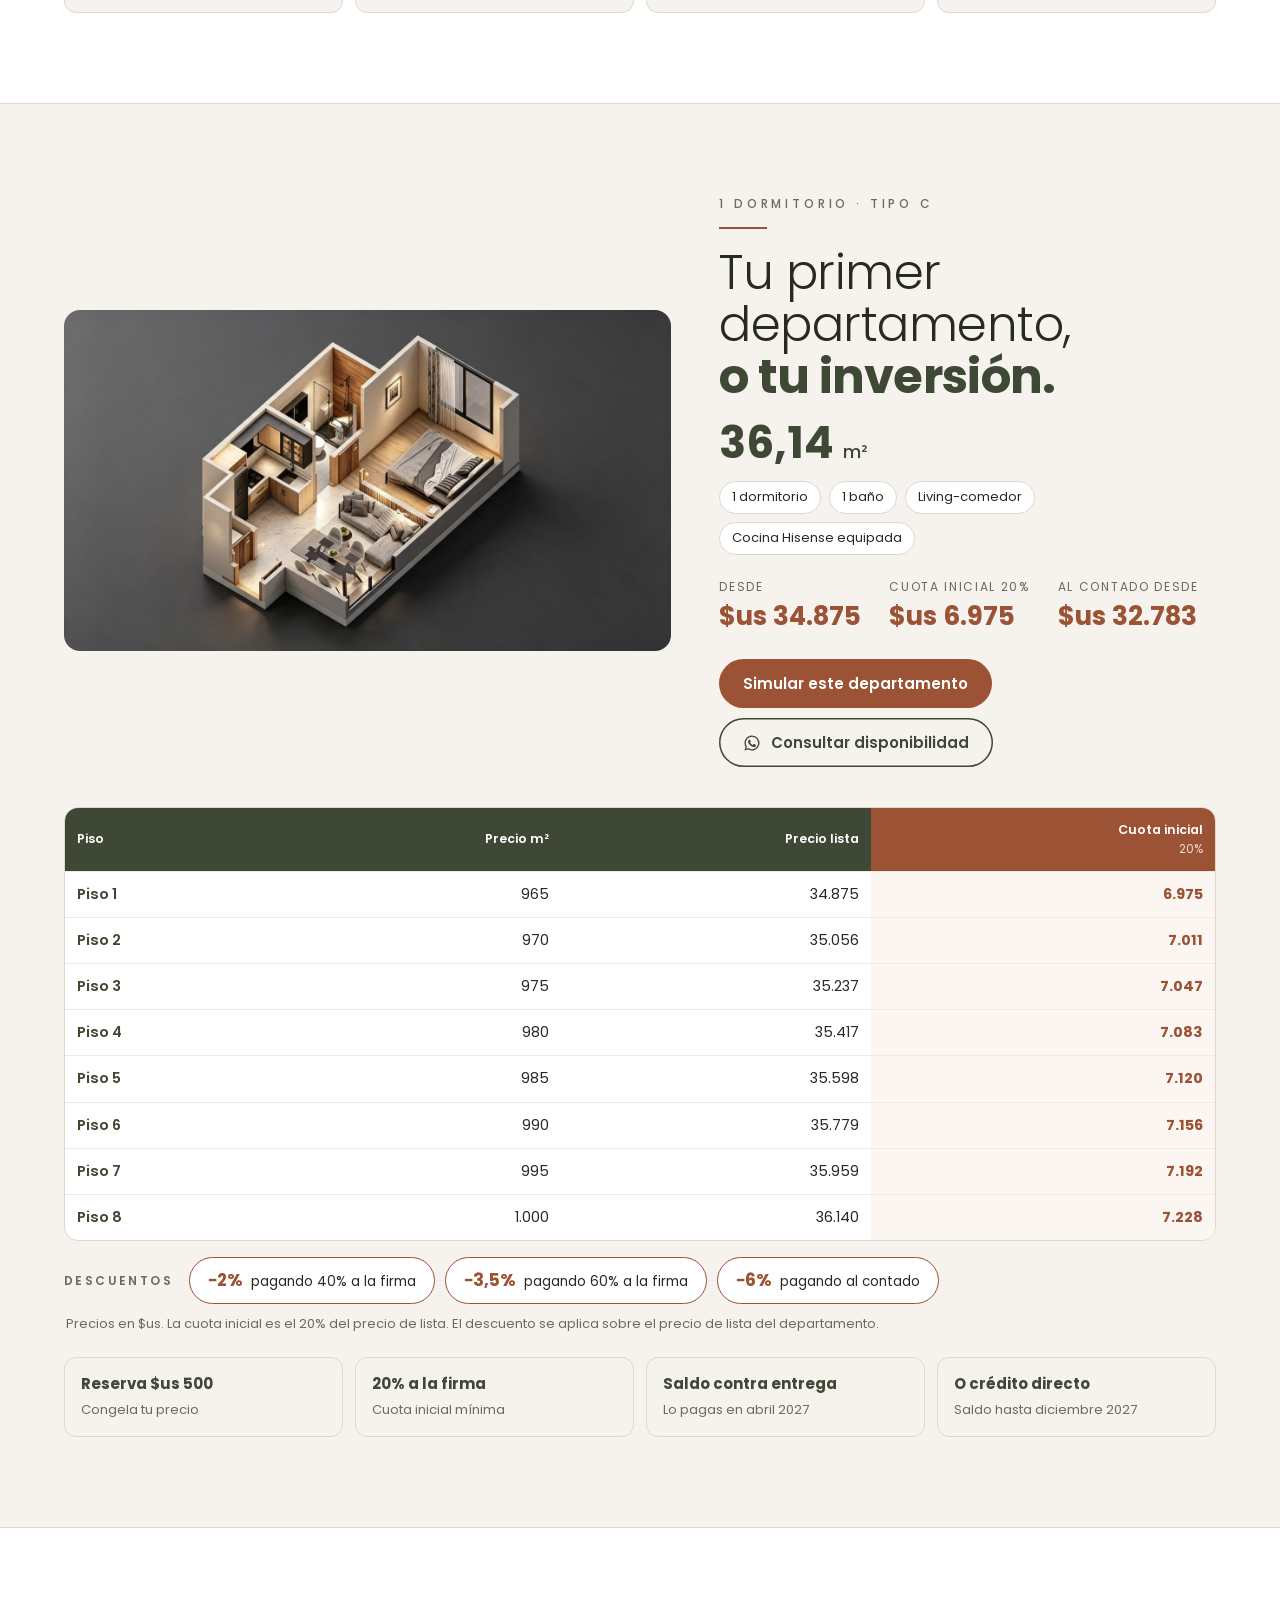
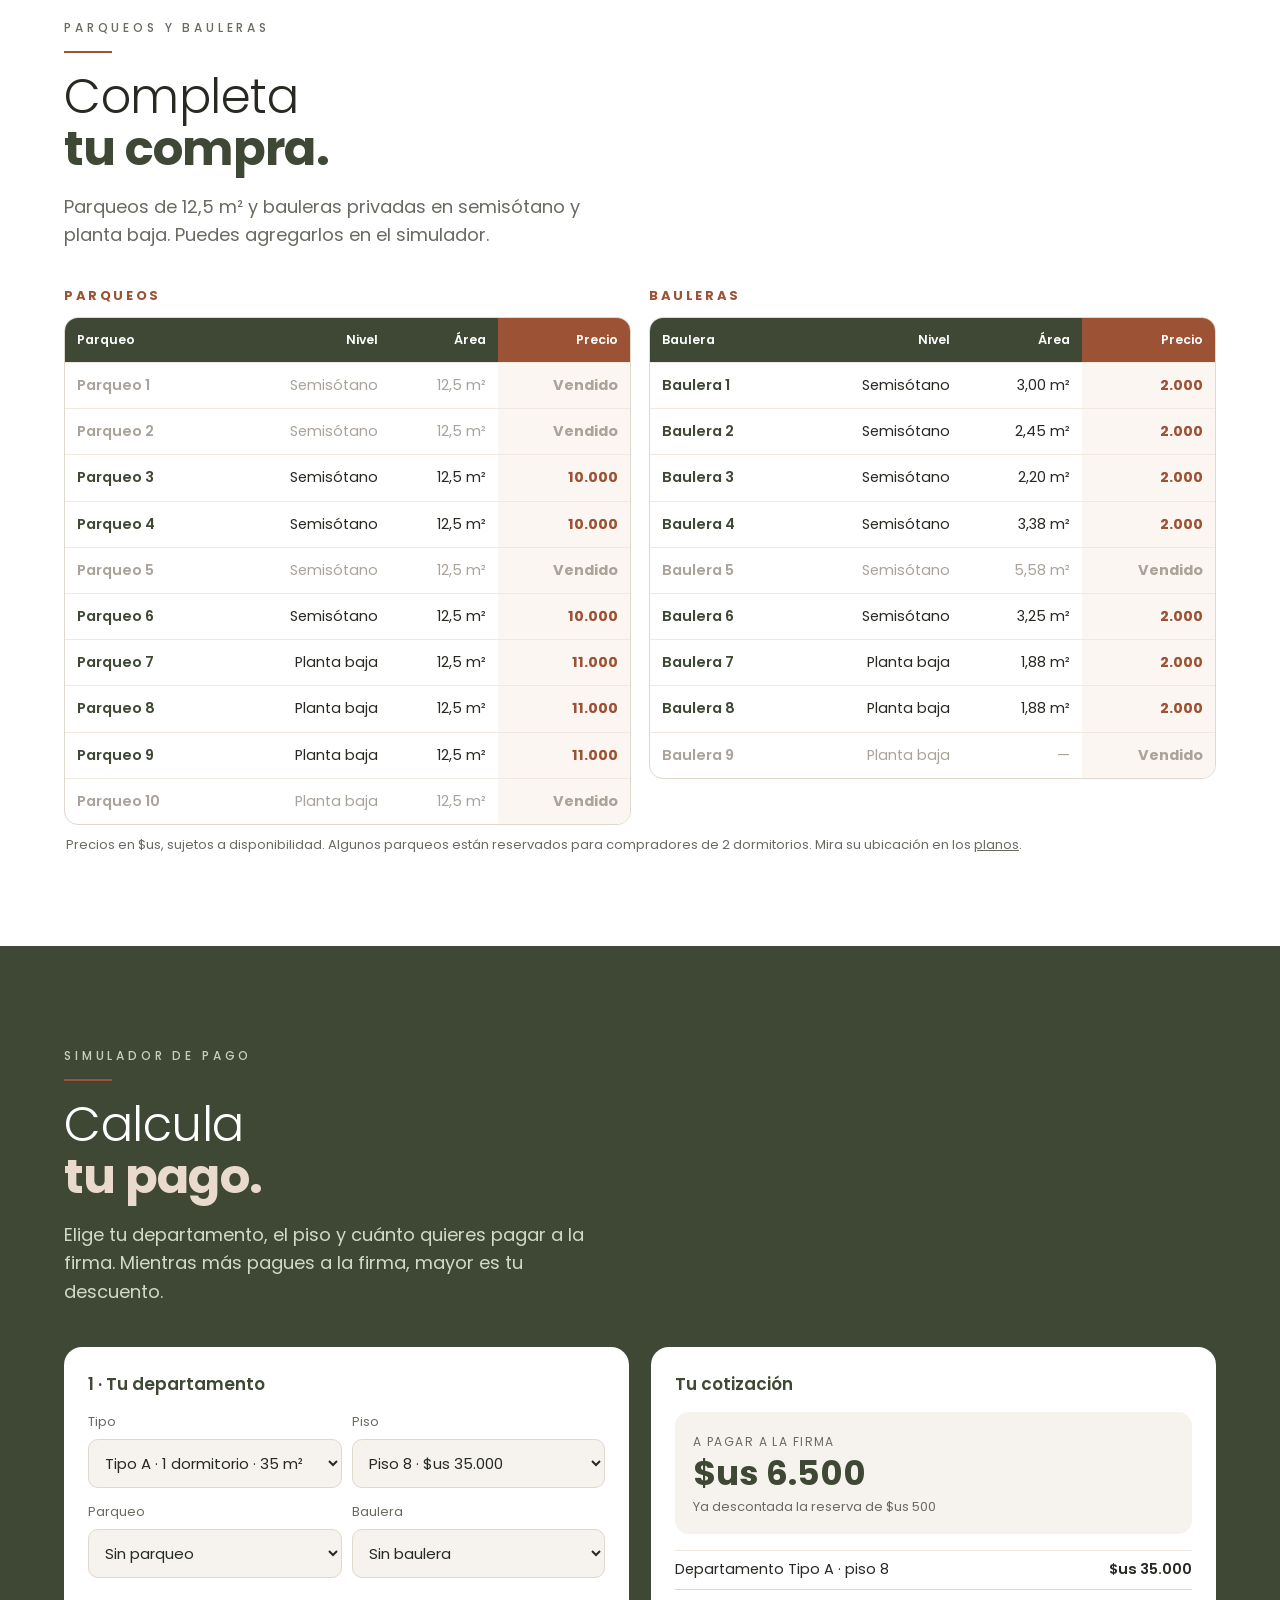
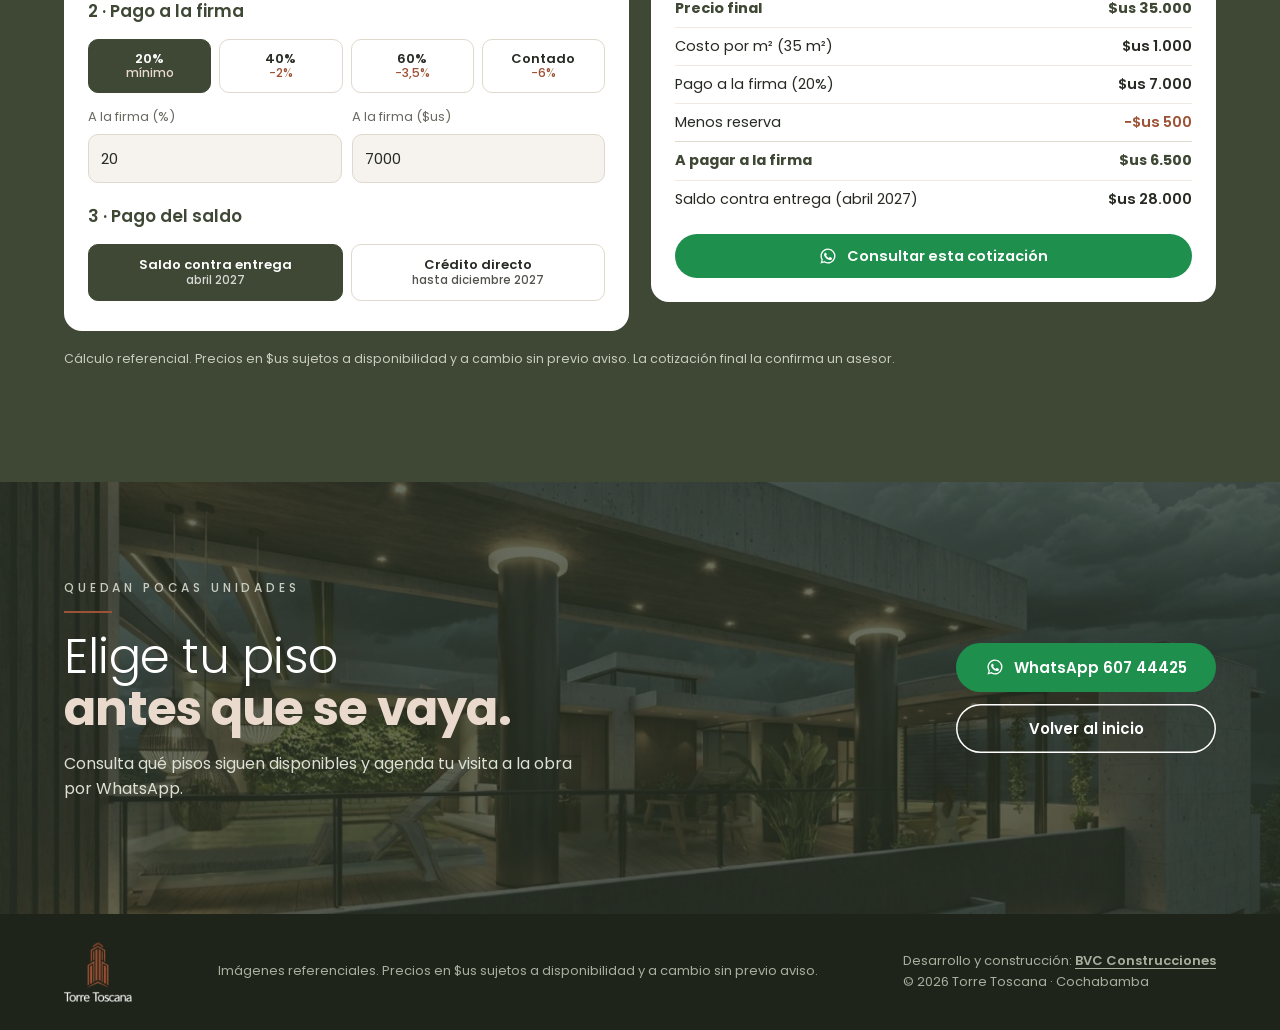
==== commit 6188a44c: "Bauleras a $us 2.000 (web, simulador y brochures v4); tabla con los 10 parqueos y 9 bauleras, sin co" ====
--- a/departamentos/index.html
+++ b/departamentos/index.html
@@ -64,6 +64,9 @@
 @media (max-width:820px){.pq{grid-template-columns:1fr}}
 .pq h3{margin:0 0 10px;font-size:13px;letter-spacing:.2em;text-transform:uppercase;color:var(--terra)}
 .pq table{min-width:0}
+.pq tr.ocup td{color:#a9a39a}
+.pq>div{min-width:0}
+@media (max-width:480px){.pq .precios th,.pq .precios td{padding:10px 8px;font-size:13.5px}}
 /* simulador */
 .sim{background:var(--verde);color:#efe9df;padding:100px 0}
 .sim .eyebrow{color:#c9cdbf}.sim h2{color:#fff}.sim h2 b{color:var(--durazno)}.sim .lead{color:#d4d8c9}
@@ -256,11 +259,12 @@
     {id:'P3', t:'P', n:'Parqueo 3', l:'Semisótano', p:10000}, {id:'P4', t:'P', n:'Parqueo 4', l:'Semisótano', p:10000},
     {id:'P5', t:'P', n:'Parqueo 5', l:'Semisótano', p:10000}, {id:'P6', t:'P', n:'Parqueo 6', l:'Semisótano', p:10000},
     {id:'P7', t:'P', n:'Parqueo 7', l:'Planta baja', p:11000}, {id:'P8', t:'P', n:'Parqueo 8', l:'Planta baja', p:11000},
-    {id:'P9', t:'P', n:'Parqueo 9', l:'Planta baja', p:11000},
-    {id:'B1', t:'B', n:'Baulera 1', l:'Semisótano', m2:'3,00', p:2500}, {id:'B2', t:'B', n:'Baulera 2', l:'Semisótano', m2:'2,45', p:2500},
-    {id:'B3', t:'B', n:'Baulera 3', l:'Semisótano', m2:'2,20', p:2500}, {id:'B4', t:'B', n:'Baulera 4', l:'Semisótano', m2:'3,38', p:2500},
-    {id:'B5', t:'B', n:'Baulera 5', l:'Semisótano', m2:'5,58', p:2500}, {id:'B6', t:'B', n:'Baulera 6', l:'Semisótano', m2:'3,25', p:2500},
-    {id:'B7', t:'B', n:'Baulera 7', l:'Planta baja', m2:'1,88', p:3000}, {id:'B8', t:'B', n:'Baulera 8', l:'Planta baja', m2:'1,88', p:3000}
+    {id:'P9', t:'P', n:'Parqueo 9', l:'Planta baja', p:11000}, {id:'P10', t:'P', n:'Parqueo 10', l:'Planta baja', p:11000},
+    {id:'B1', t:'B', n:'Baulera 1', l:'Semisótano', m2:'3,00', p:2000}, {id:'B2', t:'B', n:'Baulera 2', l:'Semisótano', m2:'2,45', p:2000},
+    {id:'B3', t:'B', n:'Baulera 3', l:'Semisótano', m2:'2,20', p:2000}, {id:'B4', t:'B', n:'Baulera 4', l:'Semisótano', m2:'3,38', p:2000},
+    {id:'B5', t:'B', n:'Baulera 5', l:'Semisótano', m2:'5,58', p:2000}, {id:'B6', t:'B', n:'Baulera 6', l:'Semisótano', m2:'3,25', p:2000},
+    {id:'B7', t:'B', n:'Baulera 7', l:'Planta baja', m2:'1,88', p:2000}, {id:'B8', t:'B', n:'Baulera 8', l:'Planta baja', m2:'1,88', p:2000},
+    {id:'B9', t:'B', n:'Baulera 9', l:'Planta baja', m2:'—', p:2000}
   ];
   const WA = '59160744425';
 
@@ -309,9 +313,10 @@
 
   /* ====== tabla de parqueos y bauleras ====== */
   const tab = (tit, rows, head) => '<div><h3>' + tit + '</h3><div class="tabla-wrap" style="margin-top:0"><table class="precios" style="min-width:0"><thead><tr>' + head + '</tr></thead><tbody>' + rows + '</tbody></table></div></div>';
-  document.getElementById('pq').innerHTML =
-    tab('Parqueos', EXTRAS.filter(e => e.t === 'P').map(e => '<tr><td>' + e.n + '</td><td>' + e.l + '</td><td>12,5 m²</td><td class="dest">' + miles(e.p) + '</td></tr>').join(''), '<th>Parqueo</th><th>Nivel</th><th>Área</th><th class="dest">Precio</th>') +
-    tab('Bauleras', EXTRAS.filter(e => e.t === 'B').map(e => '<tr><td>' + e.n + '</td><td>' + e.l + '</td><td>' + e.m2 + ' m²</td><td class="dest">' + miles(e.p) + '</td></tr>').join(''), '<th>Baulera</th><th>Nivel</th><th>Área</th><th class="dest">Precio</th>');
+  const precioCelda = e => libre(e.id) ? miles(e.p) : (est(e.id) === 'vendido' ? 'Vendido' : 'Reservado');
+  const tablaExtras = () => { document.getElementById('pq').innerHTML =
+    tab('Parqueos', EXTRAS.filter(e => e.t === 'P').map(e => '<tr' + (libre(e.id) ? '' : ' class="ocup"') + '><td>' + e.n + '</td><td>' + e.l + '</td><td>12,5 m²</td><td class="dest">' + precioCelda(e) + '</td></tr>').join(''), '<th>Parqueo</th><th>Nivel</th><th>Área</th><th class="dest">Precio</th>') +
+    tab('Bauleras', EXTRAS.filter(e => e.t === 'B').map(e => '<tr' + (libre(e.id) ? '' : ' class="ocup"') + '><td>' + e.n + '</td><td>' + e.l + '</td><td>' + (e.m2 === '—' ? '—' : e.m2 + ' m²') + '</td><td class="dest">' + precioCelda(e) + '</td></tr>').join(''), '<th>Baulera</th><th>Nivel</th><th>Área</th><th class="dest">Precio</th>'); };
 
   /* ====== simulador ====== */
   const S = {tipo:'A', piso:1, parq:'', baul:'', pct:20, modo:'entrega'};
@@ -324,31 +329,42 @@
       return '<option value="' + p + '"' + (+p === S.piso ? ' selected' : '') + (ok ? '' : ' disabled') + '>Piso ' + p + (ok ? ' · ' + fmt(lista(S.tipo, p)) : marca(id)) + '</option>'; }).join('') +
       (S.piso ? '' : '<option value="" selected disabled>Sin pisos disponibles</option>');
   };
+  /* parqueo y baulera: el cliente solo elige nivel; el número exacto se asigna en oficina */
+  const NIV = {S:'Semisótano', PB:'Planta baja'};
+  const libresEn = (t, l) => EXTRAS.filter(e => e.t === t && e.l === l && libre(e.id));
+  const parqObj = () => { if (!S.parq) return null; const d = libresEn('P', NIV[S.parq])[0]; return d ? {n:'Parqueo en ' + NIV[S.parq].toLowerCase(), l:NIV[S.parq], p:d.p} : null; };
+  const baulObj = () => {
+    if (!S.baul) return null;
+    const pref = S.parq === 'PB' ? ['Planta baja', 'Semisótano'] : ['Semisótano', 'Planta baja'];
+    for (const l of pref) { const d = libresEn('B', l)[0]; if (d) return {n:'Baulera', l, p:d.p}; }
+    return null;
+  };
   const extrasSel = () => {
-    if (S.parq && !libre(S.parq)) S.parq = '';
-    if (S.baul && !libre(S.baul)) S.baul = '';
-    const op = (e, txt, cur) => '<option value="' + e.id + '"' + (e.id === cur ? ' selected' : '') + (libre(e.id) ? '' : ' disabled') + '>' + txt + (libre(e.id) ? ' · ' + fmt(e.p) : marca(e.id)) + '</option>';
-    $('sParq').innerHTML = '<option value="">Sin parqueo</option>' + EXTRAS.filter(e => e.t === 'P').map(e => op(e, e.n + ' · ' + e.l, S.parq)).join('');
-    $('sBaul').innerHTML = '<option value="">Sin baulera</option>' + EXTRAS.filter(e => e.t === 'B').map(e => op(e, e.n + ' · ' + e.m2 + ' m²', S.baul)).join('');
+    if (S.parq && !libresEn('P', NIV[S.parq]).length) S.parq = '';
+    if (S.baul && !baulObj()) S.baul = '';
+    $('sParq').innerHTML = '<option value="">Sin parqueo</option>' + Object.keys(NIV).map(k => { const d = libresEn('P', NIV[k]);
+      return '<option value="' + k + '"' + (k === S.parq ? ' selected' : '') + (d.length ? '' : ' disabled') + '>Parqueo en ' + NIV[k].toLowerCase() + (d.length ? ' · ' + fmt(d[0].p) : ' (Agotado)') + '</option>'; }).join('');
+    const b = (() => { const keep = S.baul; S.baul = 'si'; const o = baulObj(); S.baul = keep; return o; })();
+    $('sBaul').innerHTML = '<option value="">Sin baulera</option><option value="si"' + (S.baul ? ' selected' : '') + (b ? '' : ' disabled') + '>Con baulera' + (b ? ' · ' + fmt(b.p) : ' (Agotado)') + '</option>';
   };
   $('planes').innerHTML = [[20, '20%', 'mínimo'], [40, '40%', '−' + pct(P.d40) + '%'], [60, '60%', '−' + pct(P.d60) + '%'], [100, 'Contado', '−' + pct(P.d100) + '%']]
     .map(([v, t, s]) => '<button type="button" data-p="' + v + '"><span>' + t + '</span><small>' + s + '</small></button>').join('');
   const ex = id => EXTRAS.find(e => e.id === id);
-  const total = x => { const L = lista(S.tipo, S.piso); return L - L * desc(x) / 100 + (S.parq ? ex(S.parq).p : 0) + (S.baul ? ex(S.baul).p : 0); };
+  const total = x => { const L = lista(S.tipo, S.piso), pq = parqObj(), bl = baulObj(); return L - L * desc(x) / 100 + (pq ? pq.p : 0) + (bl ? bl.p : 0); };
   const montoDe = x => r2(total(x) * x / 100);
   const pctDe = m => { if (m >= total(100)) return 100; let lo = 0, hi = 100; for (let i = 0; i < 60; i++) { const mid = (lo + hi) / 2; if (total(mid) * mid / 100 < m) lo = mid; else hi = mid; } return (lo + hi) / 2; };
 
   function calc(){
     const t = TIPOS[S.tipo], L = lista(S.tipo, S.piso), x = Math.min(Math.max(S.pct, 0), 100), d = desc(x);
-    const r = {t, L, x, d, desc: L * d / 100, parq: S.parq ? ex(S.parq) : null, baul: S.baul ? ex(S.baul) : null};
+    const r = {t, L, x, d, desc: L * d / 100, parq: parqObj(), baul: baulObj()};
     r.total = total(x); r.firma = r.total * x / 100; r.neta = Math.max(r.firma - P.reserva, 0); r.saldo = r.total - r.firma;
     r.pm2 = (L - r.desc) / t.m2;
     return r;
   }
   function resumen(r){
     const l = ['Hola, quiero más información sobre esta cotización de Torre Toscana:', t2(r)];
-    if (r.parq) l.push(r.parq.n + ' (' + r.parq.l + '): ' + fmt(r.parq.p));
-    if (r.baul) l.push(r.baul.n + ' (' + r.baul.l + '): ' + fmt(r.baul.p));
+    if (r.parq) l.push(r.parq.n + ': ' + fmt(r.parq.p));
+    if (r.baul) l.push('Con baulera: ' + fmt(r.baul.p));
     if (S.modo === 'credito') { l.push('Pago a la firma: ' + pct(r.x) + '%'); l.push('Quiero pagar el saldo con crédito directo hasta ' + P.credito + '. ¿Cuál sería mi cuota?'); }
     else {
       if (r.d) l.push('Descuento ' + pct(r.d) + '%: −' + fmt(r.desc));
@@ -382,7 +398,7 @@
         '<table class="desg"><tbody>' +
         fila('Departamento ' + r.t.n + ' · piso ' + S.piso, fmt(r.L)) +
         (r.d ? fila('Descuento ' + pct(r.d) + '%', '−' + fmt(r.desc), 'neg') : '') +
-        (r.parq ? fila(r.parq.n, fmt(r.parq.p)) : '') + (r.baul ? fila(r.baul.n, fmt(r.baul.p)) : '') +
+        (r.parq ? fila(r.parq.n, fmt(r.parq.p)) : '') + (r.baul ? fila('Baulera', fmt(r.baul.p)) : '') +
         fila('Precio final', fmt(r.total), 'f') +
         fila('Costo por m² (' + m2txt(r.t.m2) + ' m²)', fmt(r.pm2)) +
         fila('Pago a la firma (' + pct(r.x) + '%)', fmt(r.firma)) +
@@ -398,7 +414,7 @@
   const syncInputs = () => { $('sPct').value = Math.round(S.pct * 100) / 100; $('sMon').value = S.piso ? montoDe(S.pct) : ''; };
   $('sTipo').addEventListener('change', e => { S.tipo = e.target.value; pisos(); syncInputs(); pintar(); });
   $('sPiso').addEventListener('change', e => { S.piso = +e.target.value || null; syncInputs(); pintar(); });
-  $('sParq').addEventListener('change', e => { S.parq = e.target.value; syncInputs(); pintar(); });
+  $('sParq').addEventListener('change', e => { S.parq = e.target.value; extrasSel(); syncInputs(); pintar(); });
   $('sBaul').addEventListener('change', e => { S.baul = e.target.value; syncInputs(); pintar(); });
   document.querySelectorAll('#planes button').forEach(b => b.addEventListener('click', () => { S.pct = +b.dataset.p; syncInputs(); pintar(); }));
   document.querySelectorAll('#modos button').forEach(b => b.addEventListener('click', () => { S.modo = b.dataset.m; pintar(); }));
@@ -408,7 +424,7 @@
     S.tipo = b.dataset.sim; $('sTipo').value = S.tipo; pisos(); syncInputs(); pintar();
     document.getElementById('simulador').scrollIntoView({behavior: 'smooth'});
   }));
-  const refrescar = () => { pisos(); extrasSel(); syncInputs(); pintar(); };
+  const refrescar = () => { tablaExtras(); pisos(); extrasSel(); syncInputs(); pintar(); };
   refrescar();
   const cargar = u => fetch(u + '?t=' + Date.now(), {cache: 'no-store'}).then(r => { if (!r.ok) throw 0; return r.json(); });
   cargar(URL_EST).catch(() => cargar('estado.json')).then(d => { EST = (d && d.u) || {}; refrescar(); }).catch(() => {});
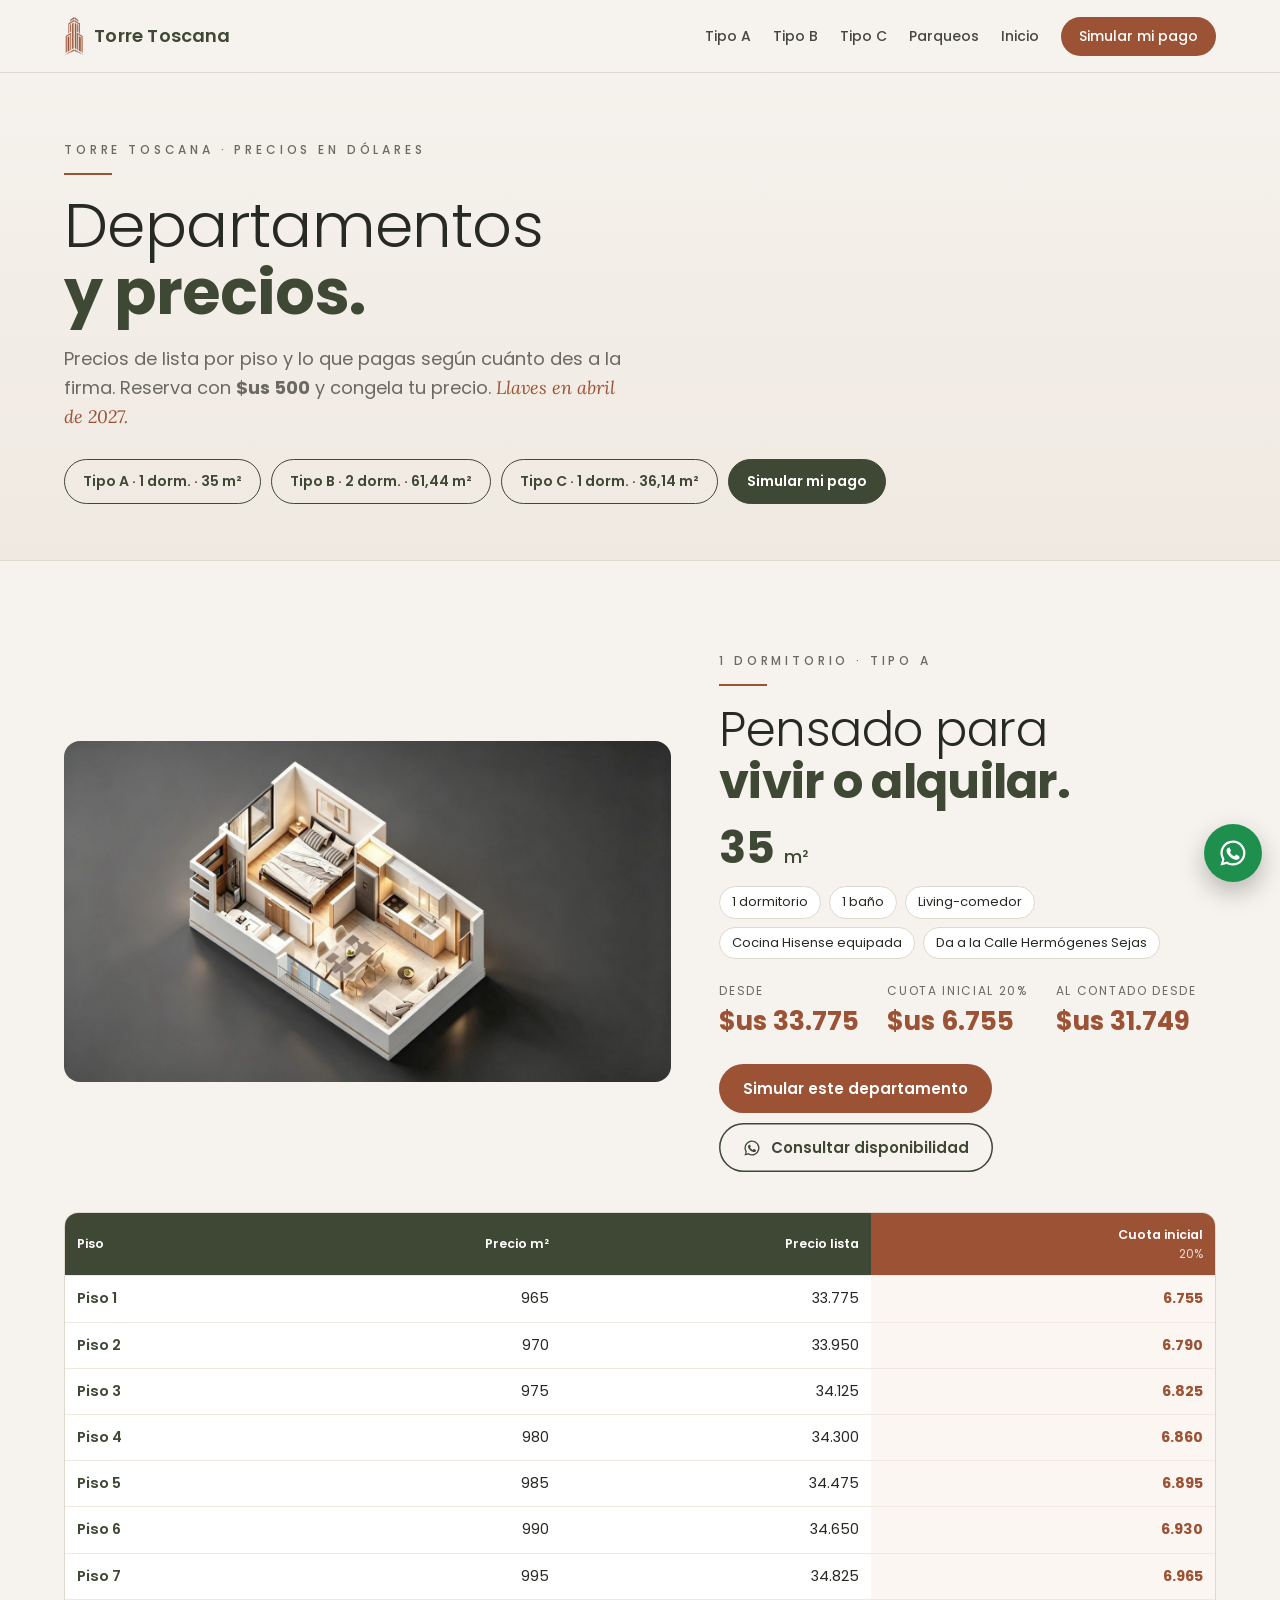
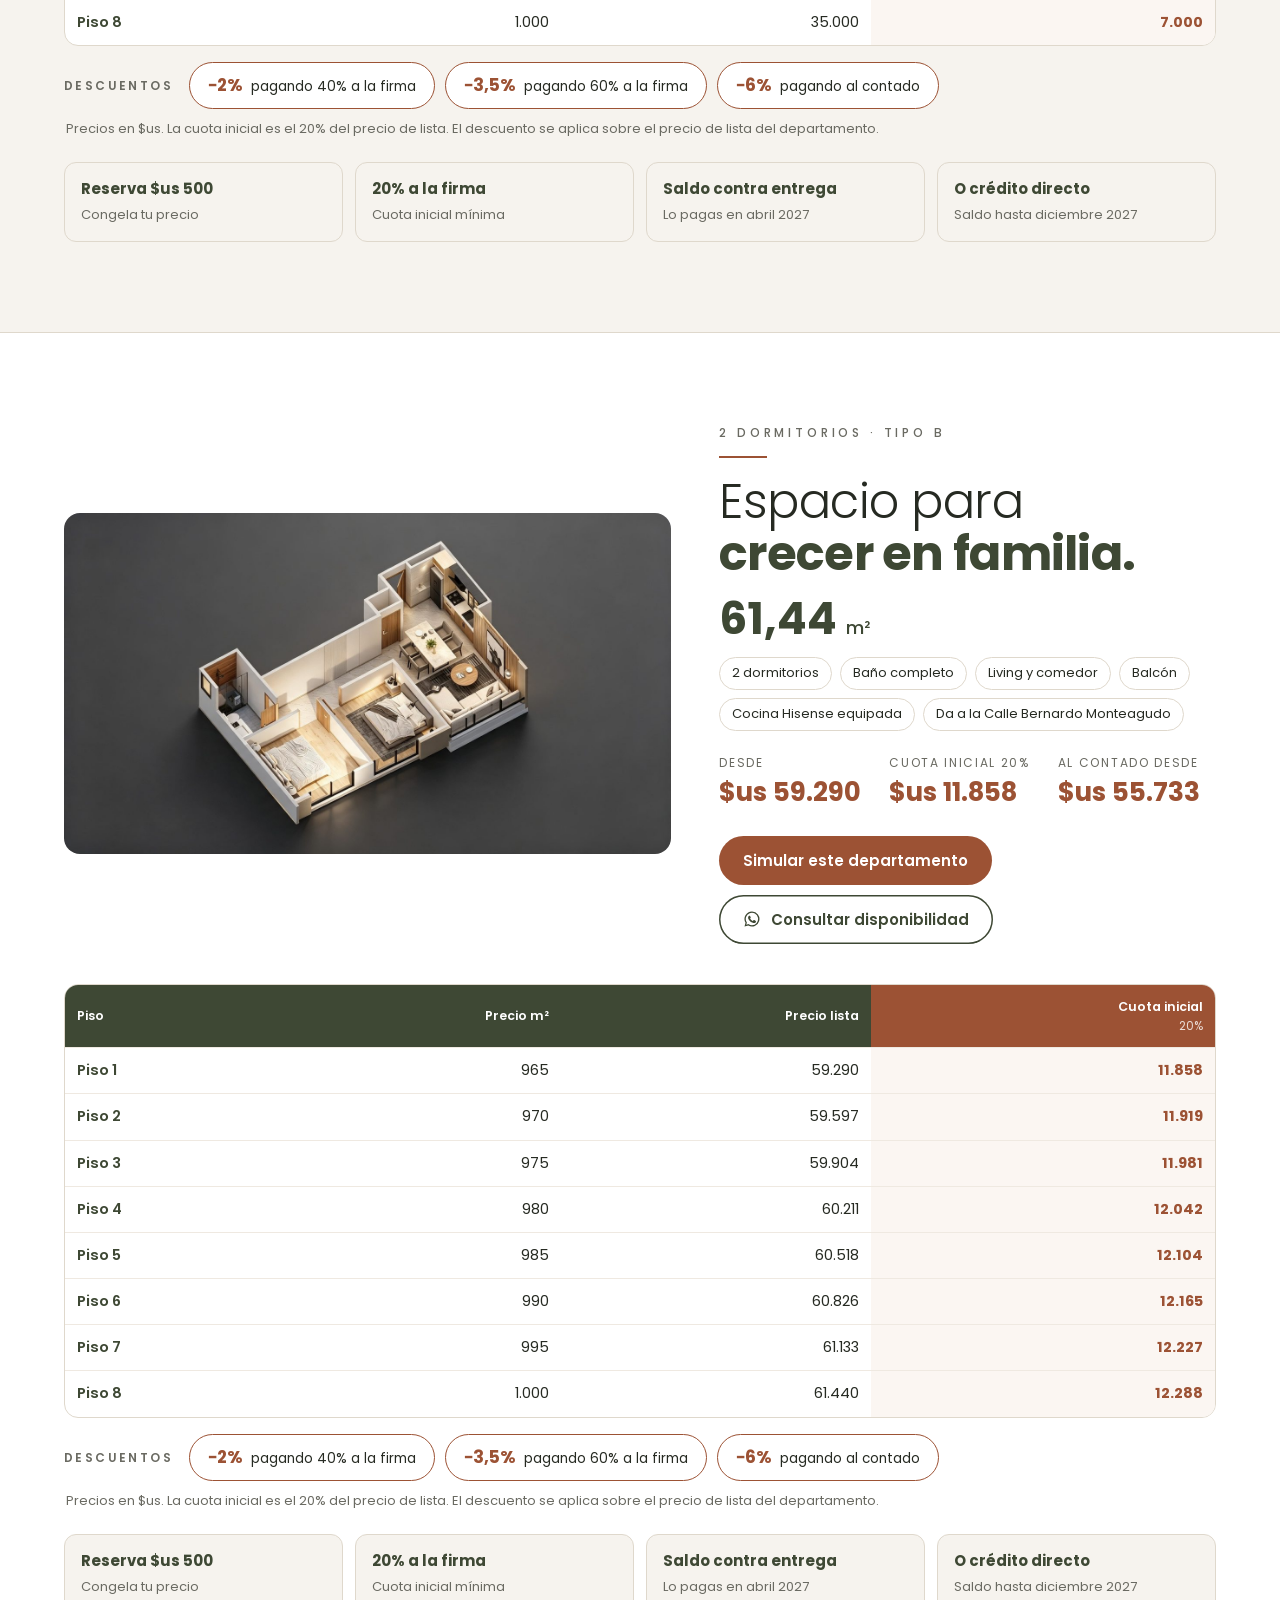
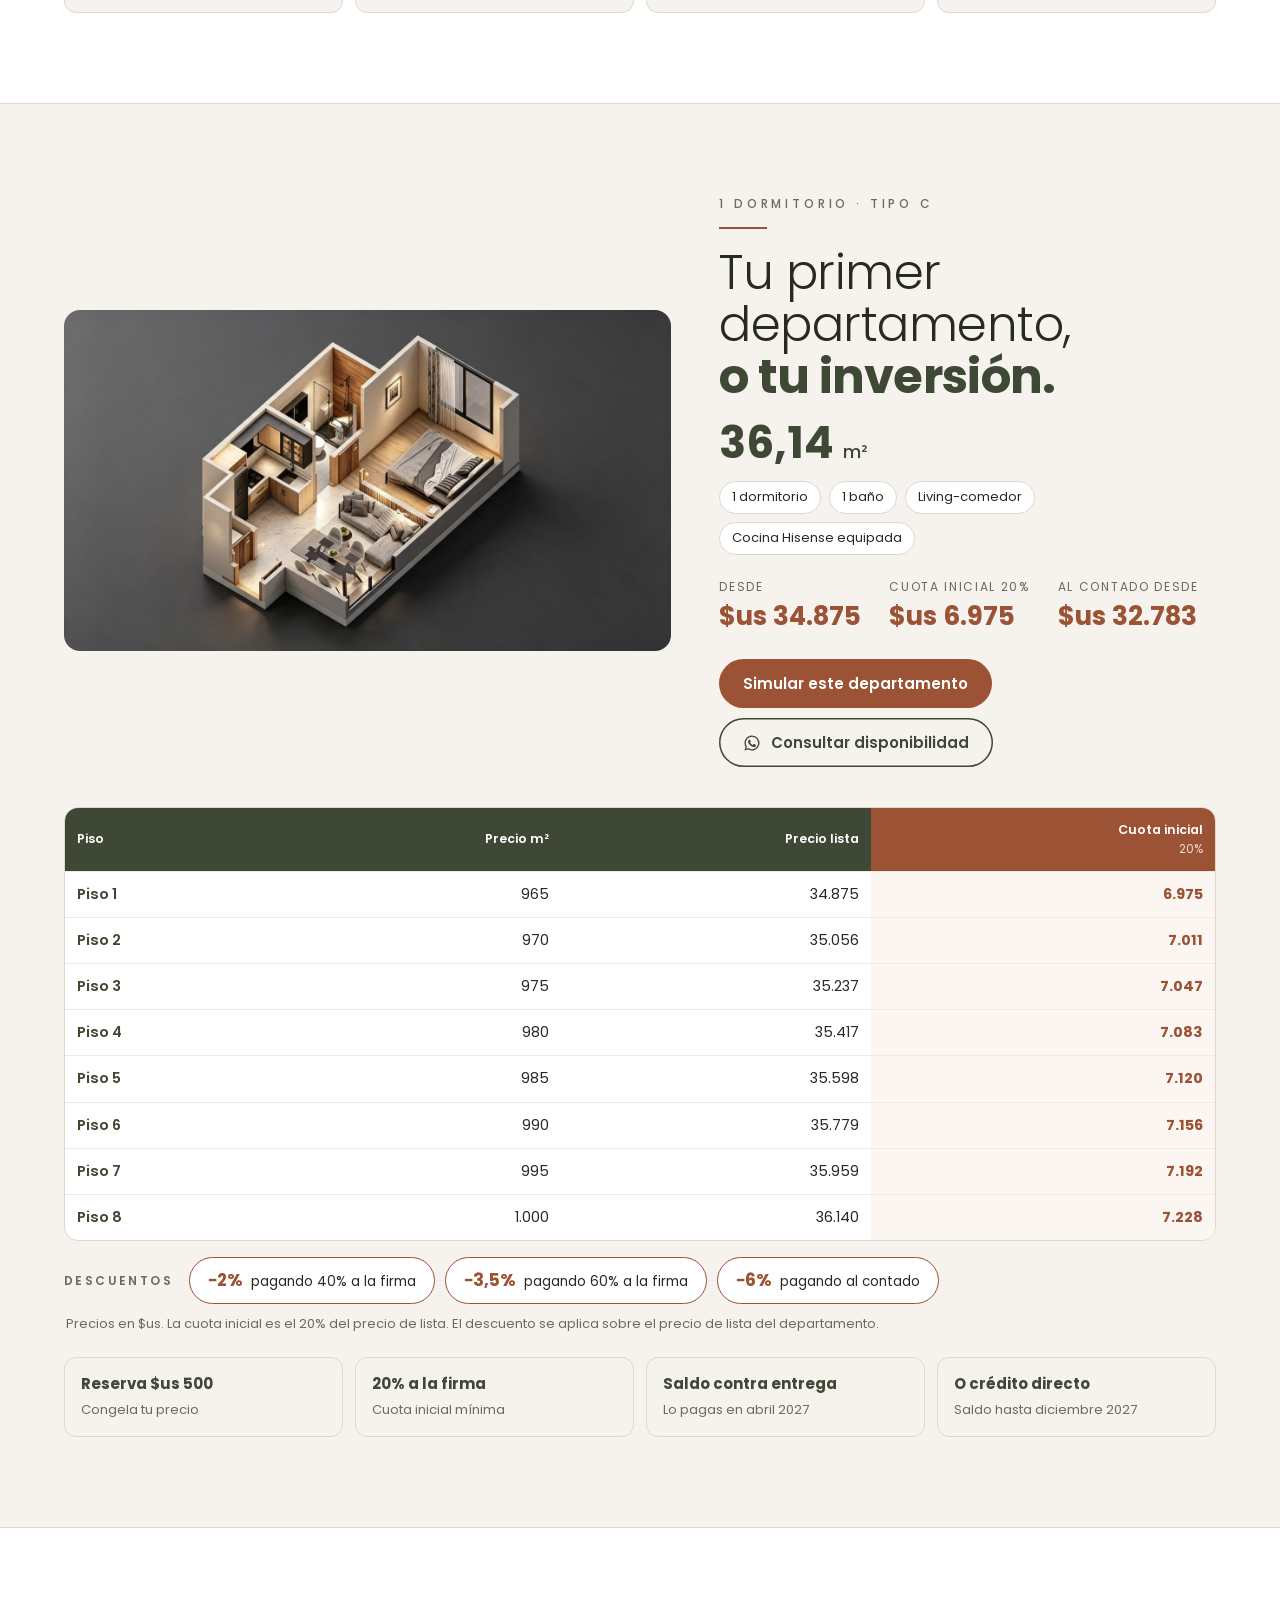
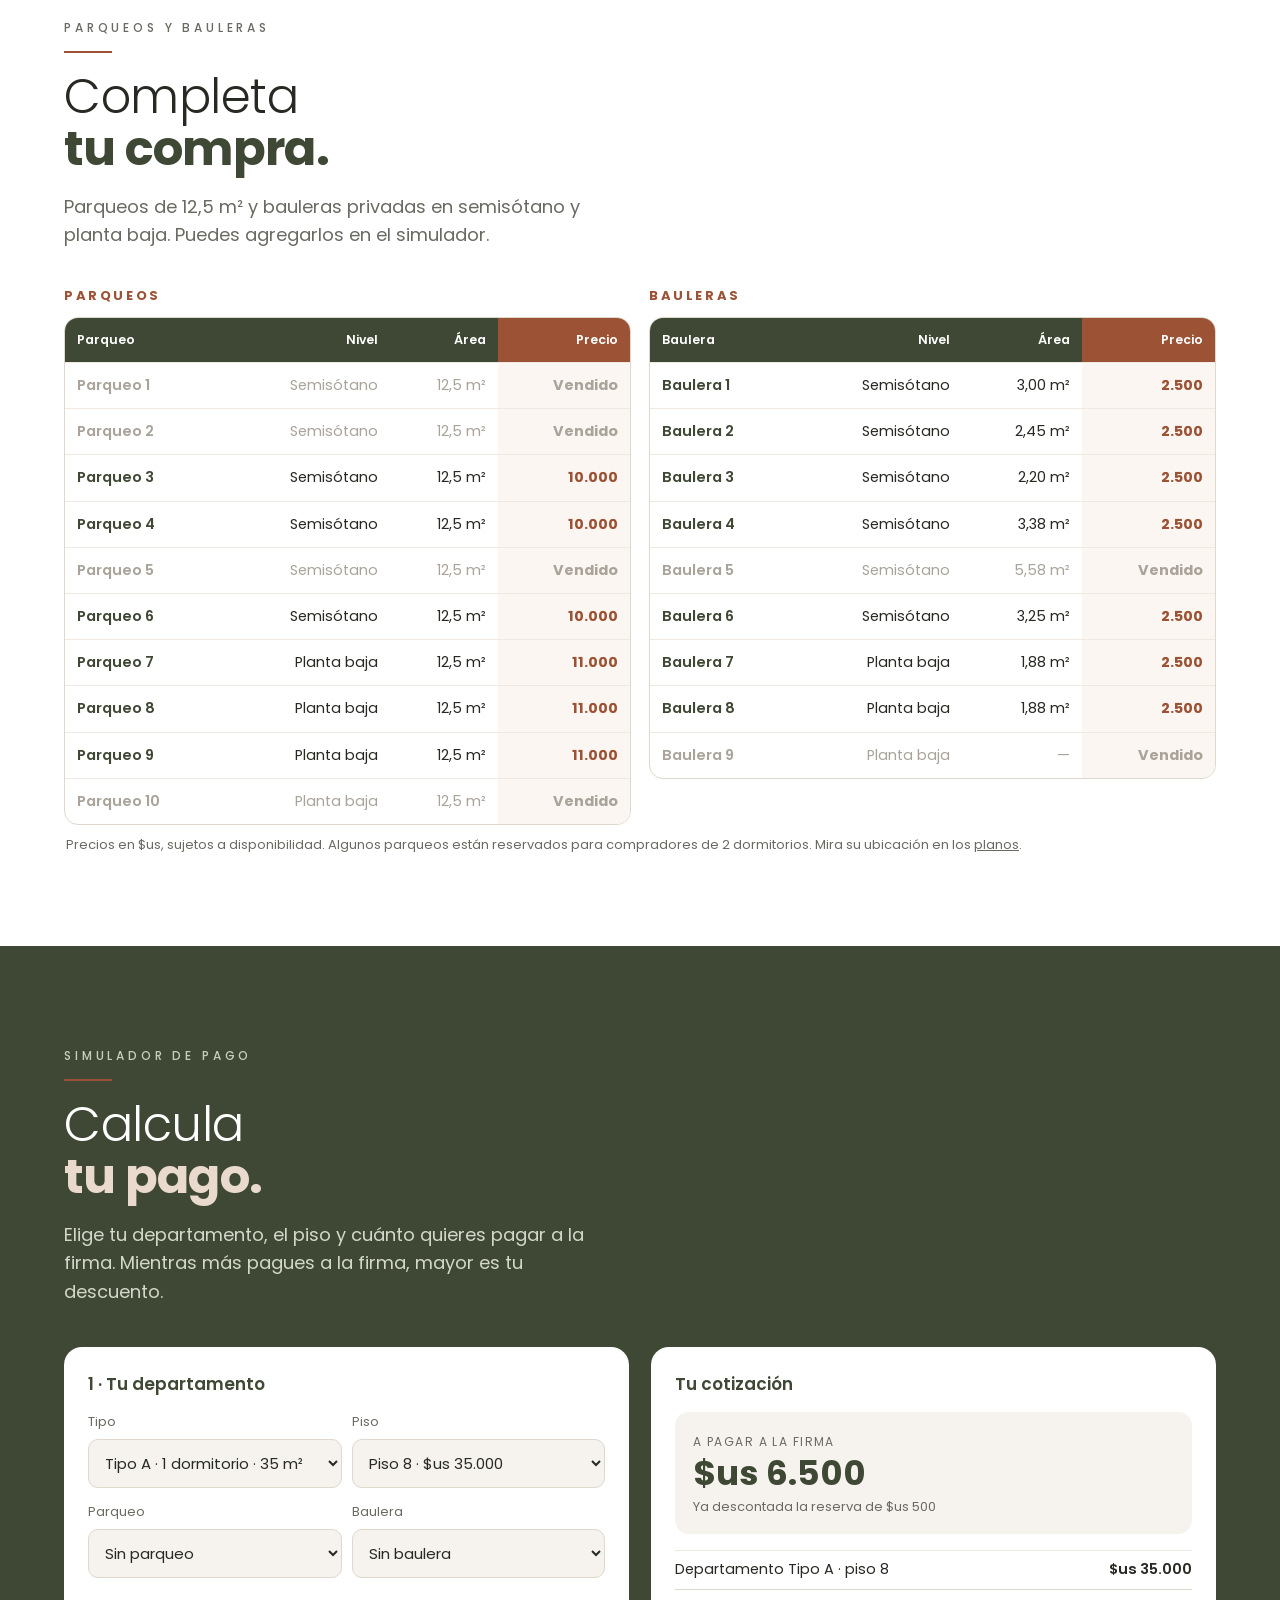
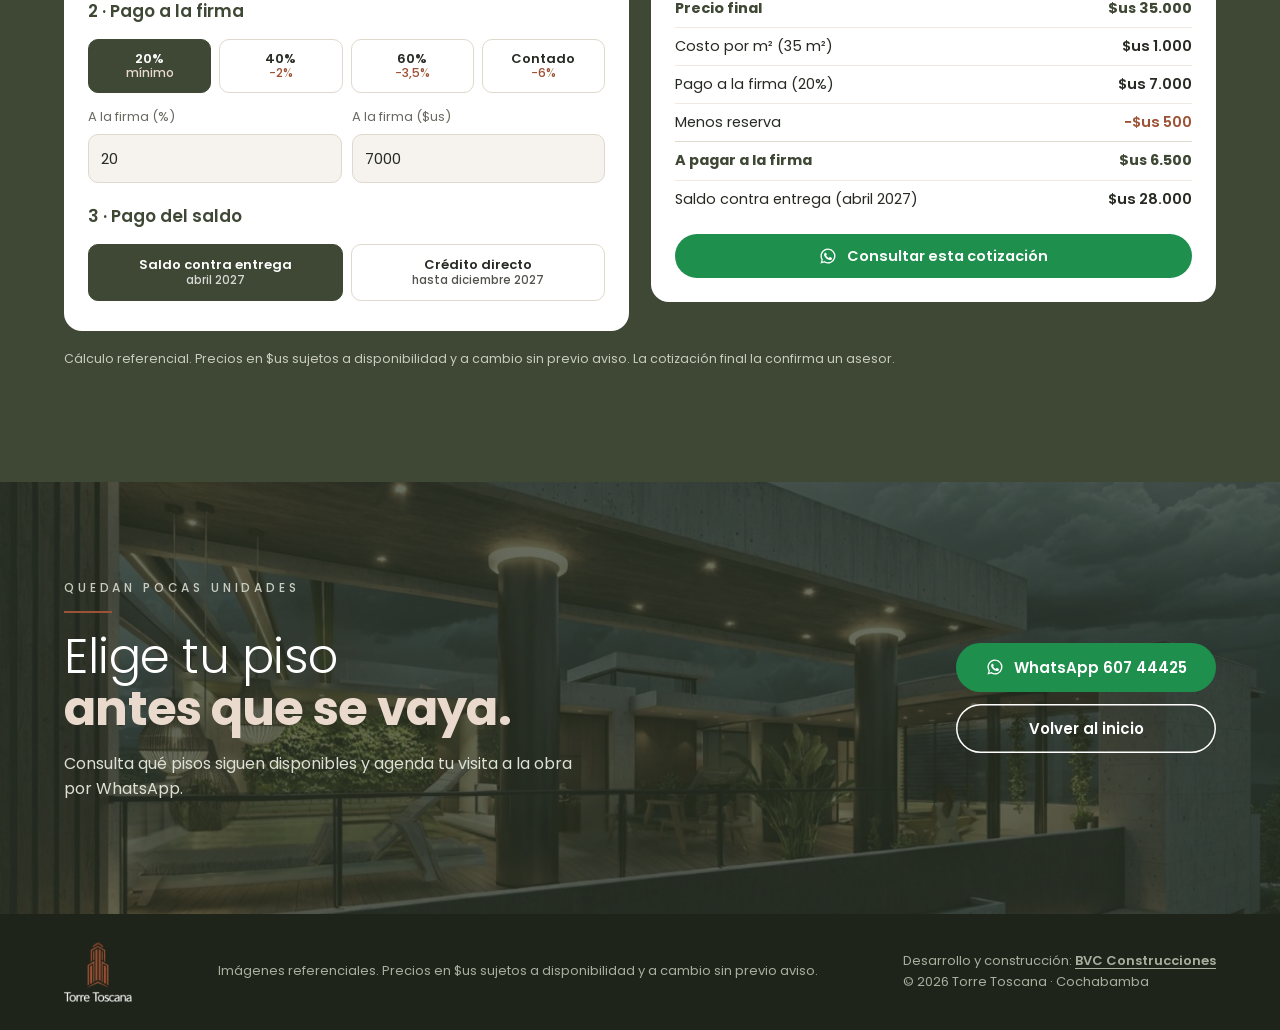
==== commit 2ae496a5: "Bauleras a $us 2.500 en todo (web, simulador y brochures v5) Co-Authored-By: Claude Opus 5.5 <norepl" ====
--- a/departamentos/index.html
+++ b/departamentos/index.html
@@ -260,11 +260,11 @@
     {id:'P5', t:'P', n:'Parqueo 5', l:'Semisótano', p:10000}, {id:'P6', t:'P', n:'Parqueo 6', l:'Semisótano', p:10000},
     {id:'P7', t:'P', n:'Parqueo 7', l:'Planta baja', p:11000}, {id:'P8', t:'P', n:'Parqueo 8', l:'Planta baja', p:11000},
     {id:'P9', t:'P', n:'Parqueo 9', l:'Planta baja', p:11000}, {id:'P10', t:'P', n:'Parqueo 10', l:'Planta baja', p:11000},
-    {id:'B1', t:'B', n:'Baulera 1', l:'Semisótano', m2:'3,00', p:2000}, {id:'B2', t:'B', n:'Baulera 2', l:'Semisótano', m2:'2,45', p:2000},
-    {id:'B3', t:'B', n:'Baulera 3', l:'Semisótano', m2:'2,20', p:2000}, {id:'B4', t:'B', n:'Baulera 4', l:'Semisótano', m2:'3,38', p:2000},
-    {id:'B5', t:'B', n:'Baulera 5', l:'Semisótano', m2:'5,58', p:2000}, {id:'B6', t:'B', n:'Baulera 6', l:'Semisótano', m2:'3,25', p:2000},
-    {id:'B7', t:'B', n:'Baulera 7', l:'Planta baja', m2:'1,88', p:2000}, {id:'B8', t:'B', n:'Baulera 8', l:'Planta baja', m2:'1,88', p:2000},
-    {id:'B9', t:'B', n:'Baulera 9', l:'Planta baja', m2:'—', p:2000}
+    {id:'B1', t:'B', n:'Baulera 1', l:'Semisótano', m2:'3,00', p:2500}, {id:'B2', t:'B', n:'Baulera 2', l:'Semisótano', m2:'2,45', p:2500},
+    {id:'B3', t:'B', n:'Baulera 3', l:'Semisótano', m2:'2,20', p:2500}, {id:'B4', t:'B', n:'Baulera 4', l:'Semisótano', m2:'3,38', p:2500},
+    {id:'B5', t:'B', n:'Baulera 5', l:'Semisótano', m2:'5,58', p:2500}, {id:'B6', t:'B', n:'Baulera 6', l:'Semisótano', m2:'3,25', p:2500},
+    {id:'B7', t:'B', n:'Baulera 7', l:'Planta baja', m2:'1,88', p:2500}, {id:'B8', t:'B', n:'Baulera 8', l:'Planta baja', m2:'1,88', p:2500},
+    {id:'B9', t:'B', n:'Baulera 9', l:'Planta baja', m2:'—', p:2500}
   ];
   const WA = '59160744425';
 
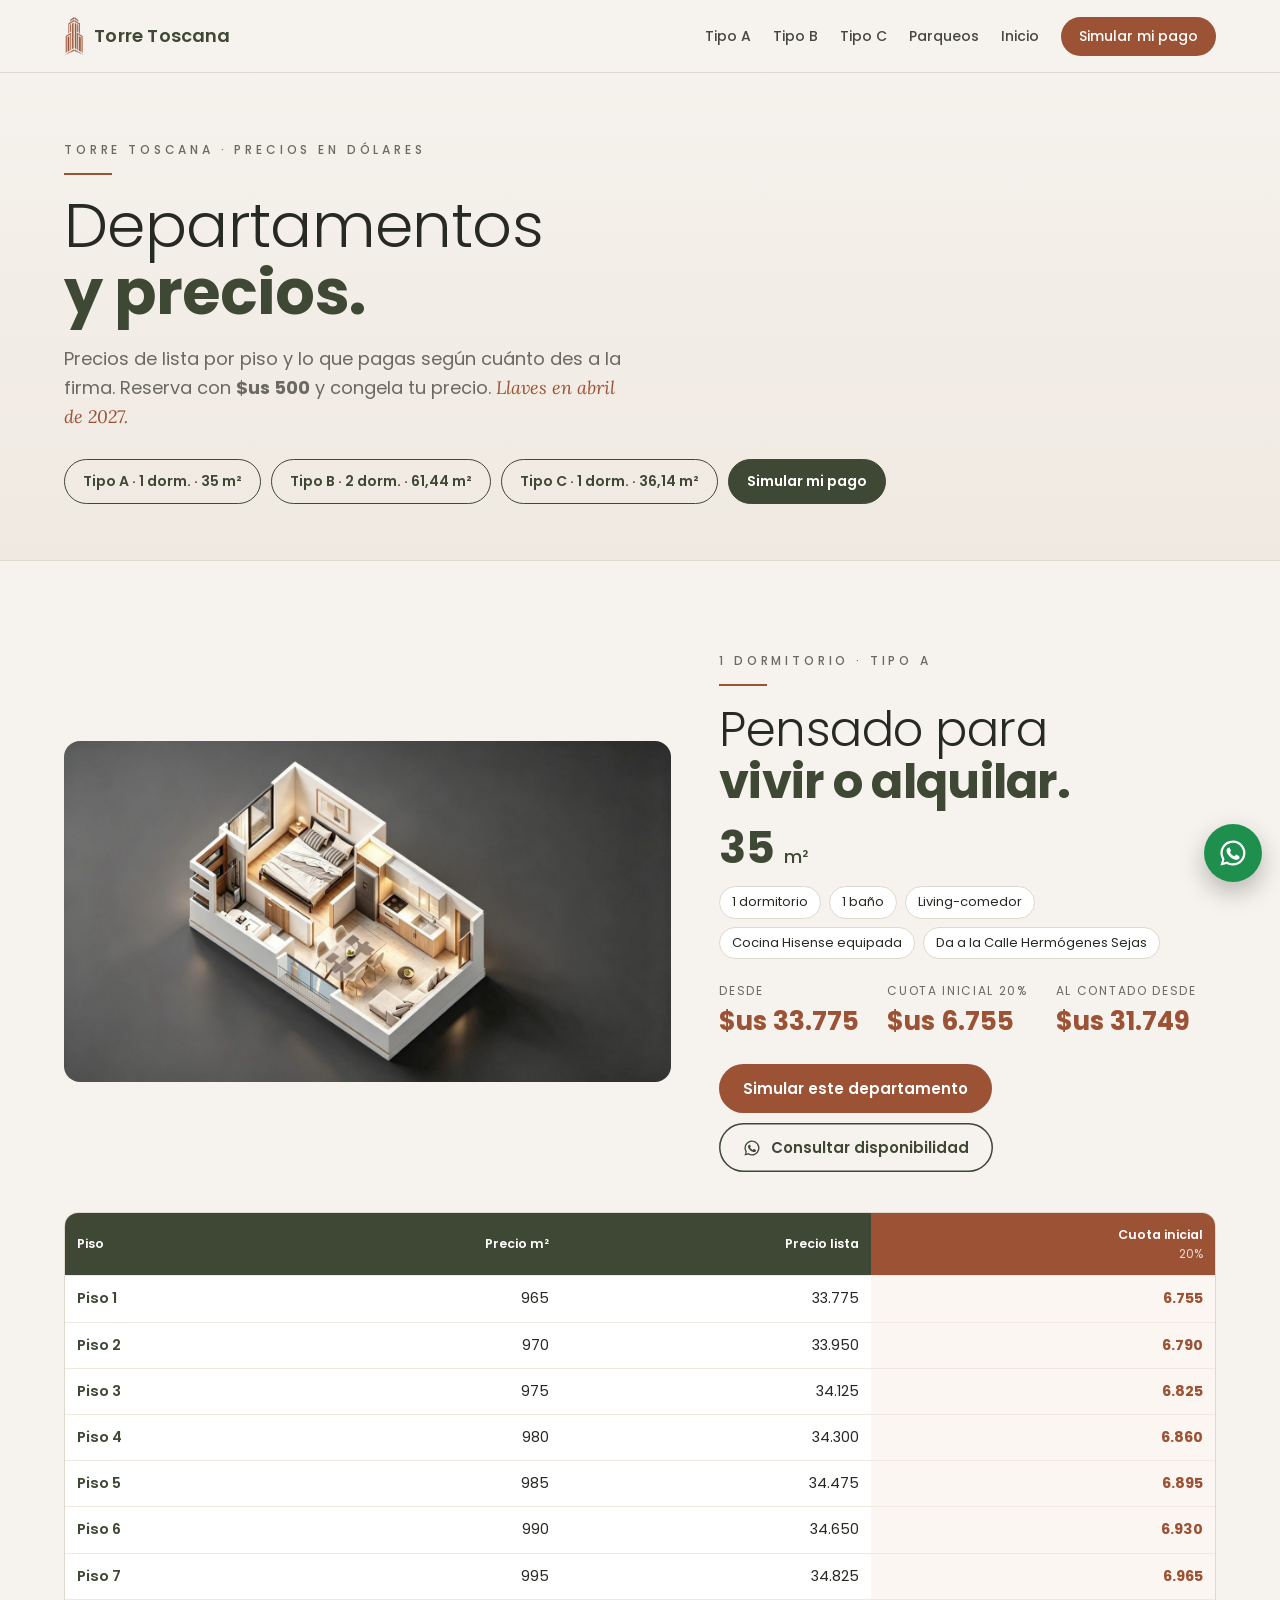
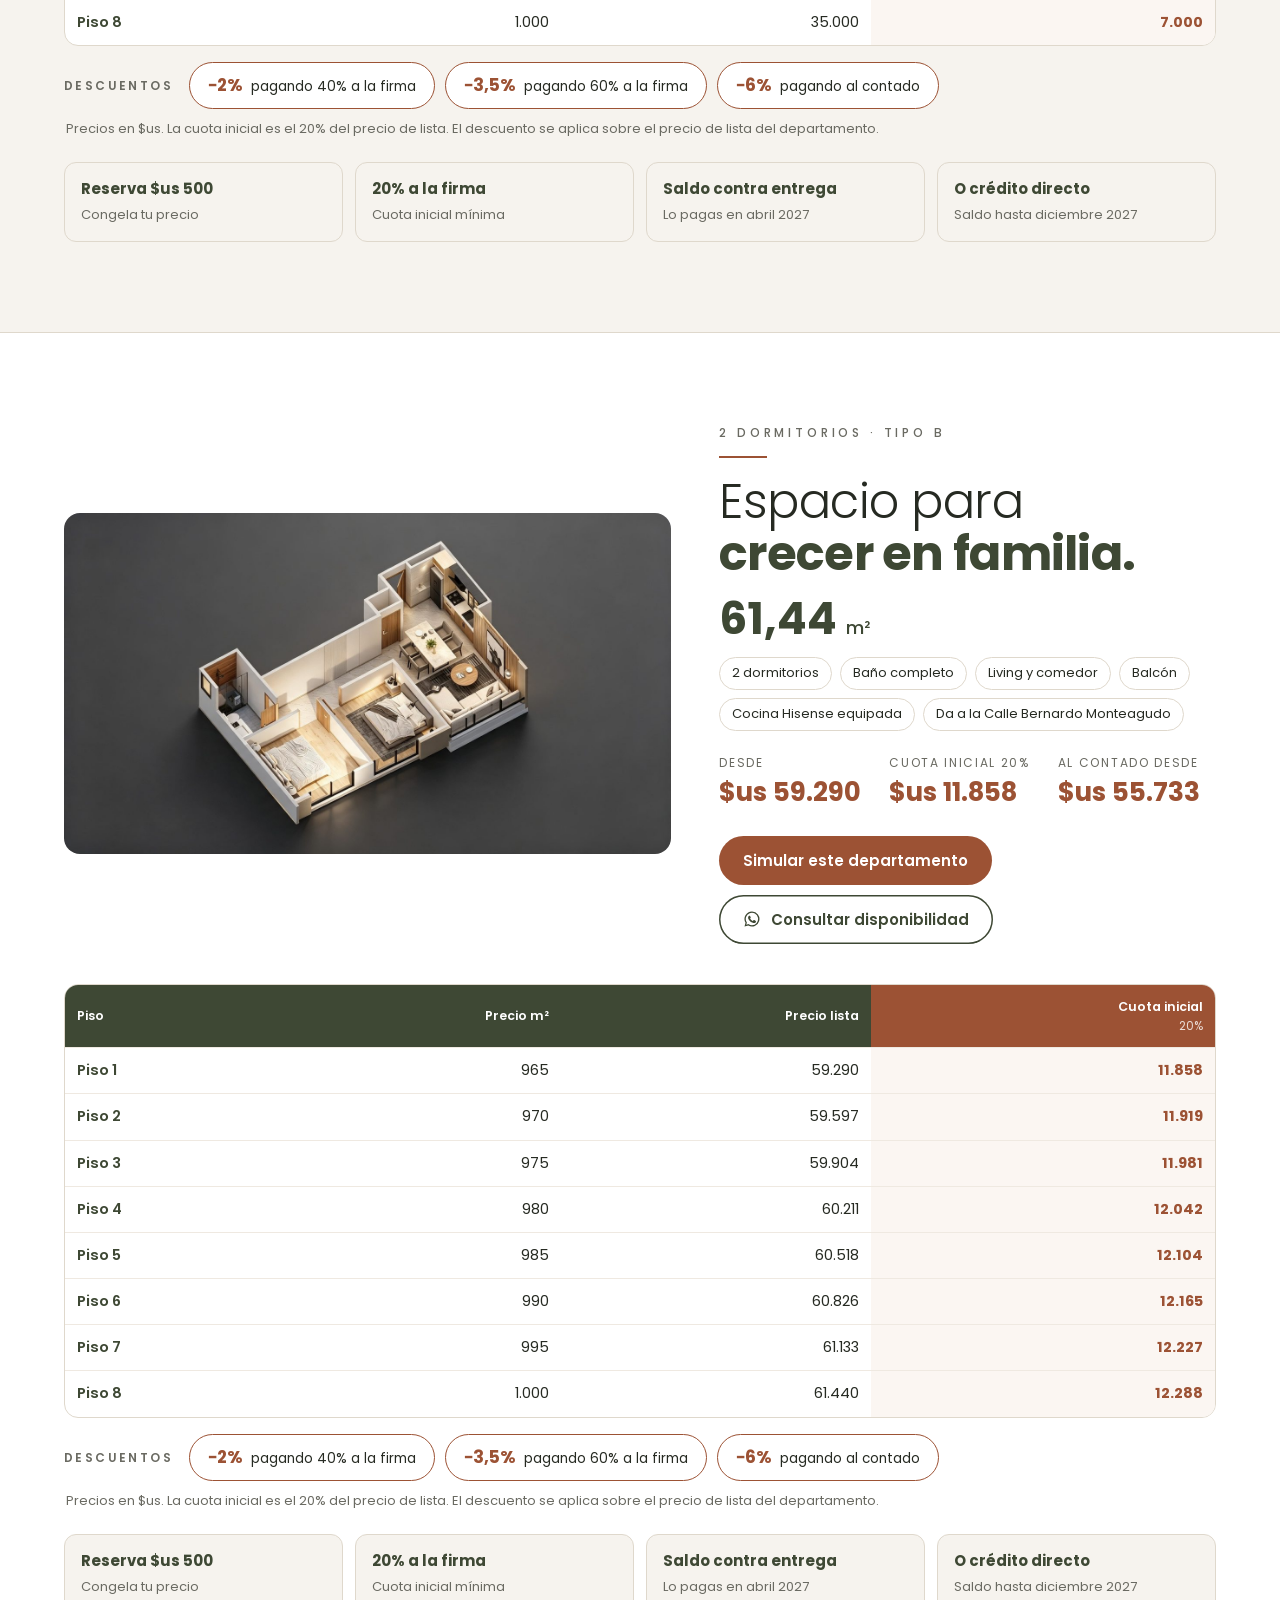
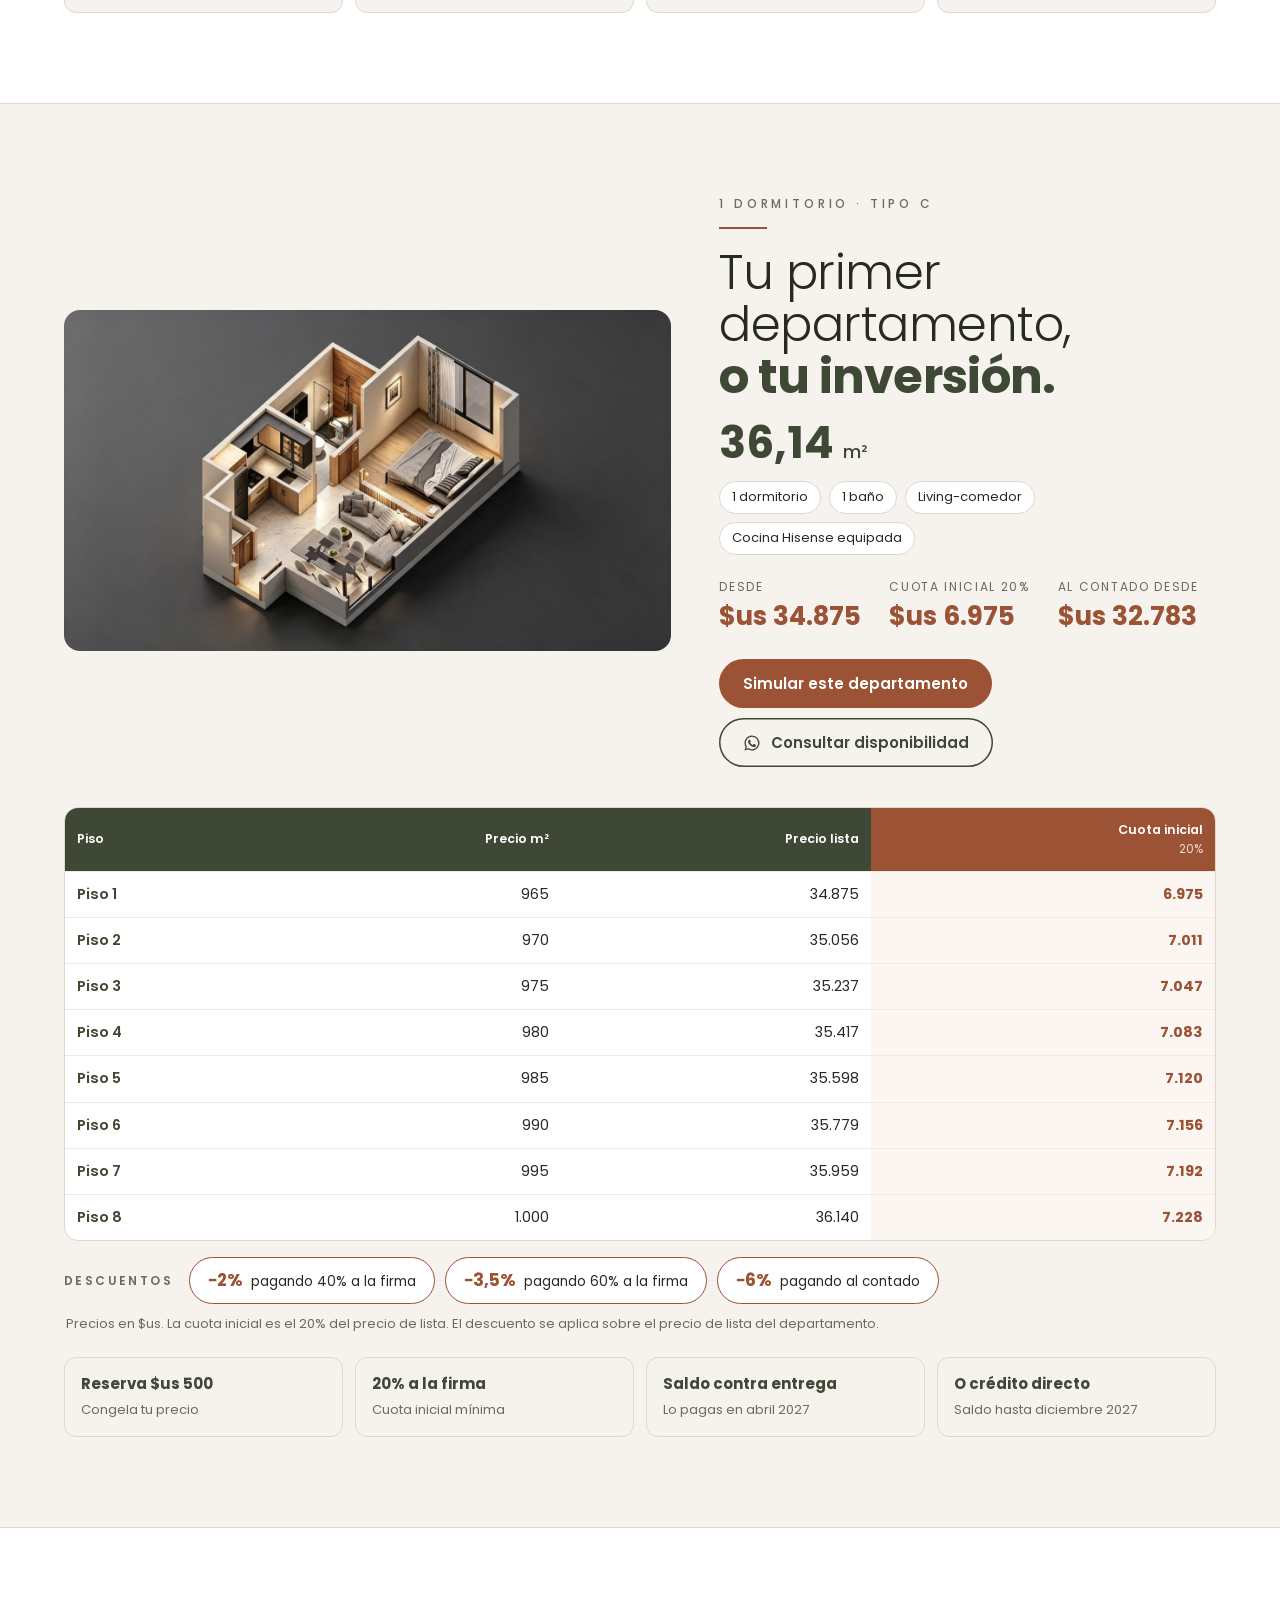
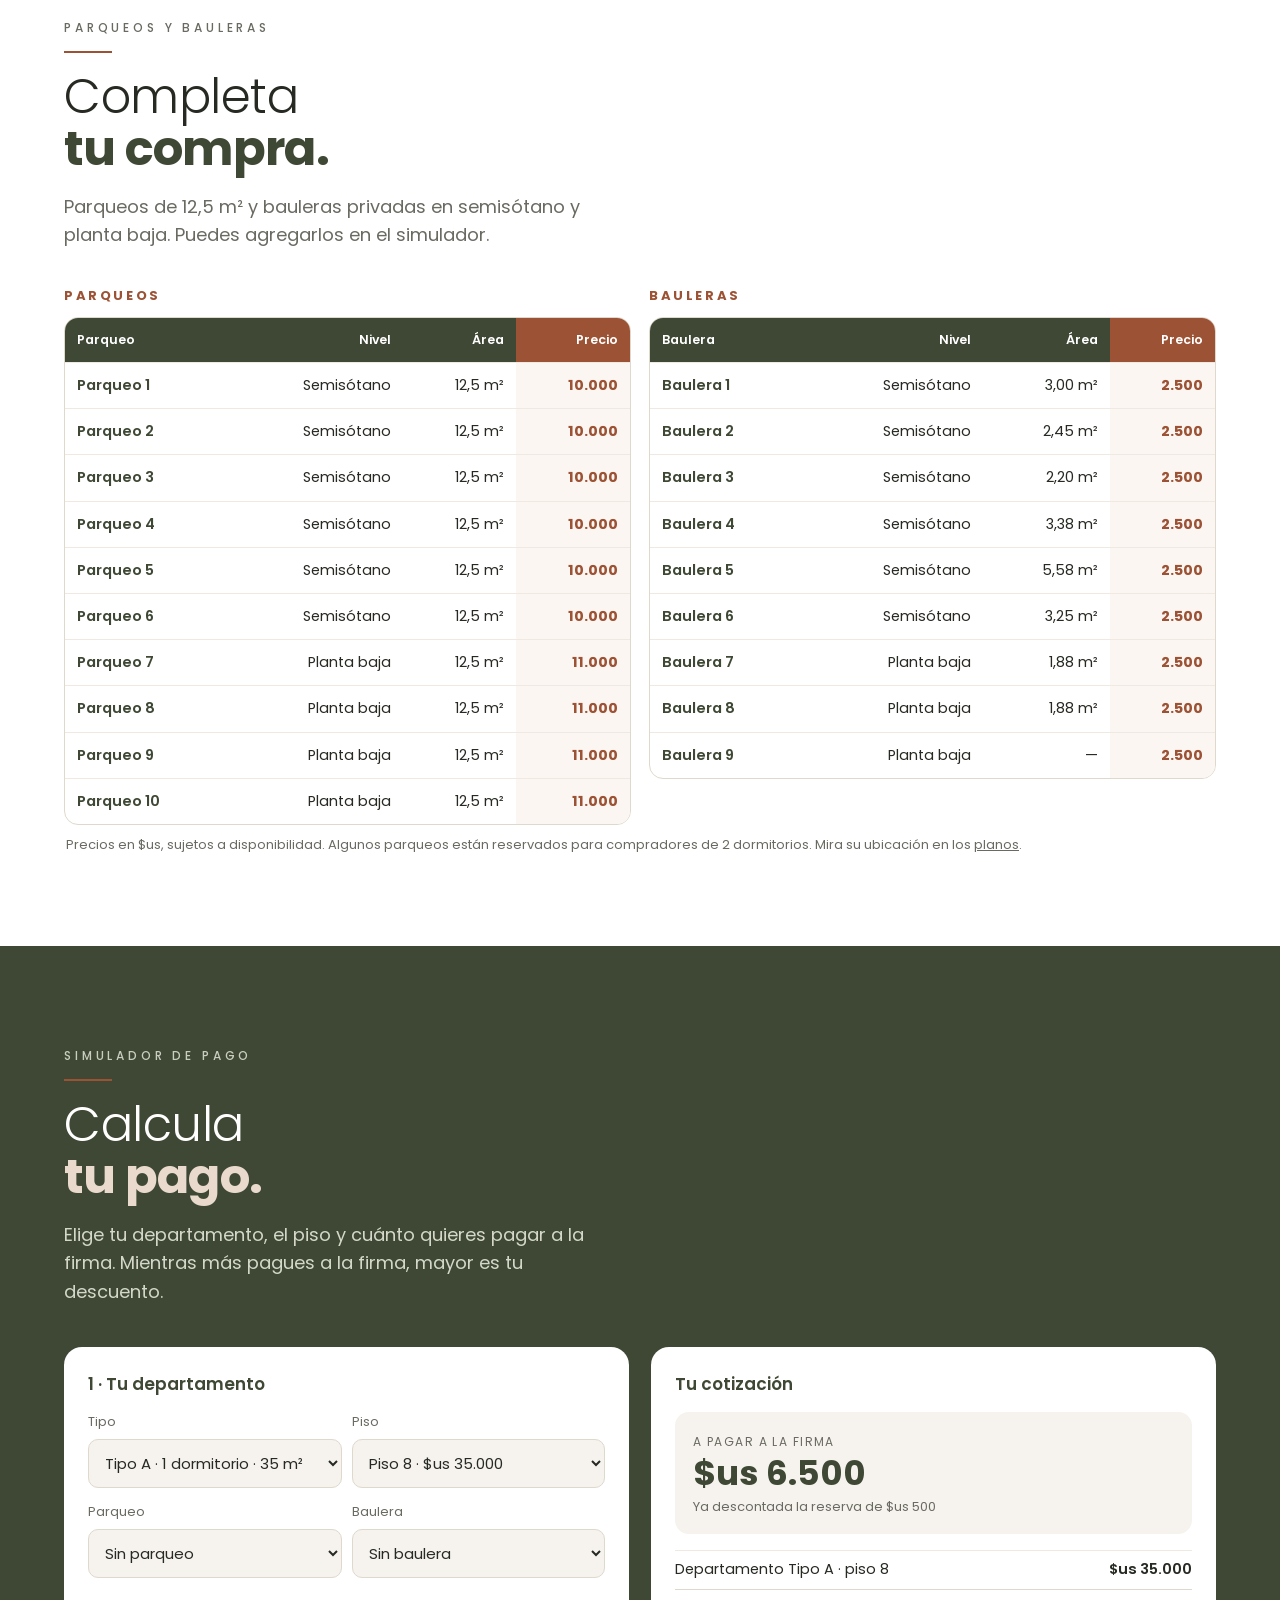
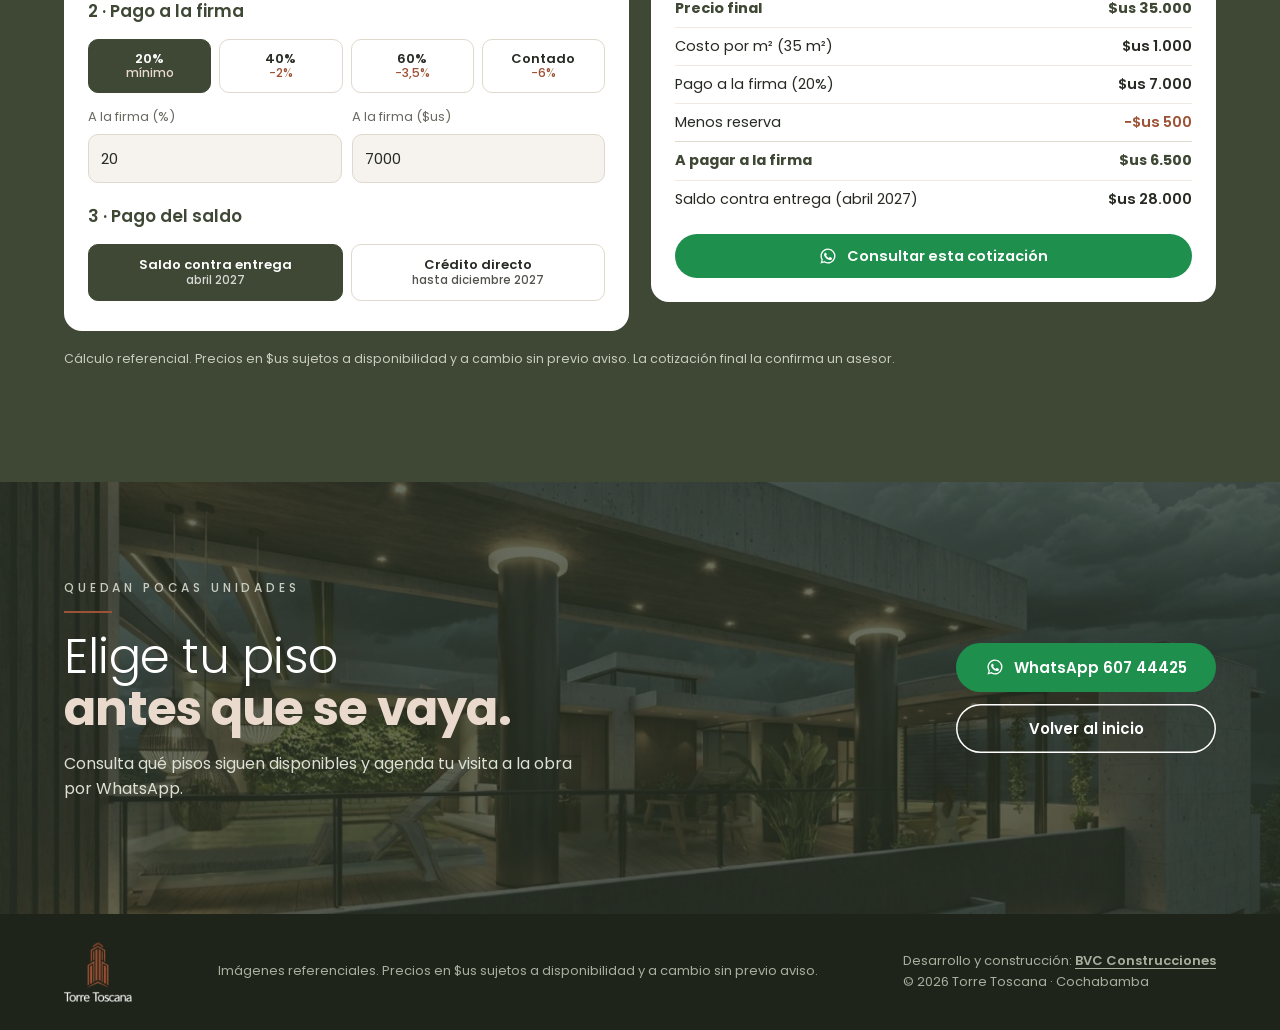
==== commit 020d9e68: "Brochures v6: tabla parqueo/baulera alineada por número y sin 'Vendido'; tabla web informativa sin e" ====
--- a/departamentos/index.html
+++ b/departamentos/index.html
@@ -313,10 +313,10 @@
 
   /* ====== tabla de parqueos y bauleras ====== */
   const tab = (tit, rows, head) => '<div><h3>' + tit + '</h3><div class="tabla-wrap" style="margin-top:0"><table class="precios" style="min-width:0"><thead><tr>' + head + '</tr></thead><tbody>' + rows + '</tbody></table></div></div>';
-  const precioCelda = e => libre(e.id) ? miles(e.p) : (est(e.id) === 'vendido' ? 'Vendido' : 'Reservado');
+  const precioCelda = e => miles(e.p);   // tabla informativa: sin estados de venta
   const tablaExtras = () => { document.getElementById('pq').innerHTML =
-    tab('Parqueos', EXTRAS.filter(e => e.t === 'P').map(e => '<tr' + (libre(e.id) ? '' : ' class="ocup"') + '><td>' + e.n + '</td><td>' + e.l + '</td><td>12,5 m²</td><td class="dest">' + precioCelda(e) + '</td></tr>').join(''), '<th>Parqueo</th><th>Nivel</th><th>Área</th><th class="dest">Precio</th>') +
-    tab('Bauleras', EXTRAS.filter(e => e.t === 'B').map(e => '<tr' + (libre(e.id) ? '' : ' class="ocup"') + '><td>' + e.n + '</td><td>' + e.l + '</td><td>' + (e.m2 === '—' ? '—' : e.m2 + ' m²') + '</td><td class="dest">' + precioCelda(e) + '</td></tr>').join(''), '<th>Baulera</th><th>Nivel</th><th>Área</th><th class="dest">Precio</th>'); };
+    tab('Parqueos', EXTRAS.filter(e => e.t === 'P').map(e => '<tr><td>' + e.n + '</td><td>' + e.l + '</td><td>12,5 m²</td><td class="dest">' + precioCelda(e) + '</td></tr>').join(''), '<th>Parqueo</th><th>Nivel</th><th>Área</th><th class="dest">Precio</th>') +
+    tab('Bauleras', EXTRAS.filter(e => e.t === 'B').map(e => '<tr><td>' + e.n + '</td><td>' + e.l + '</td><td>' + (e.m2 === '—' ? '—' : e.m2 + ' m²') + '</td><td class="dest">' + precioCelda(e) + '</td></tr>').join(''), '<th>Baulera</th><th>Nivel</th><th>Área</th><th class="dest">Precio</th>'); };
 
   /* ====== simulador ====== */
   const S = {tipo:'A', piso:1, parq:'', baul:'', pct:20, modo:'entrega'};
